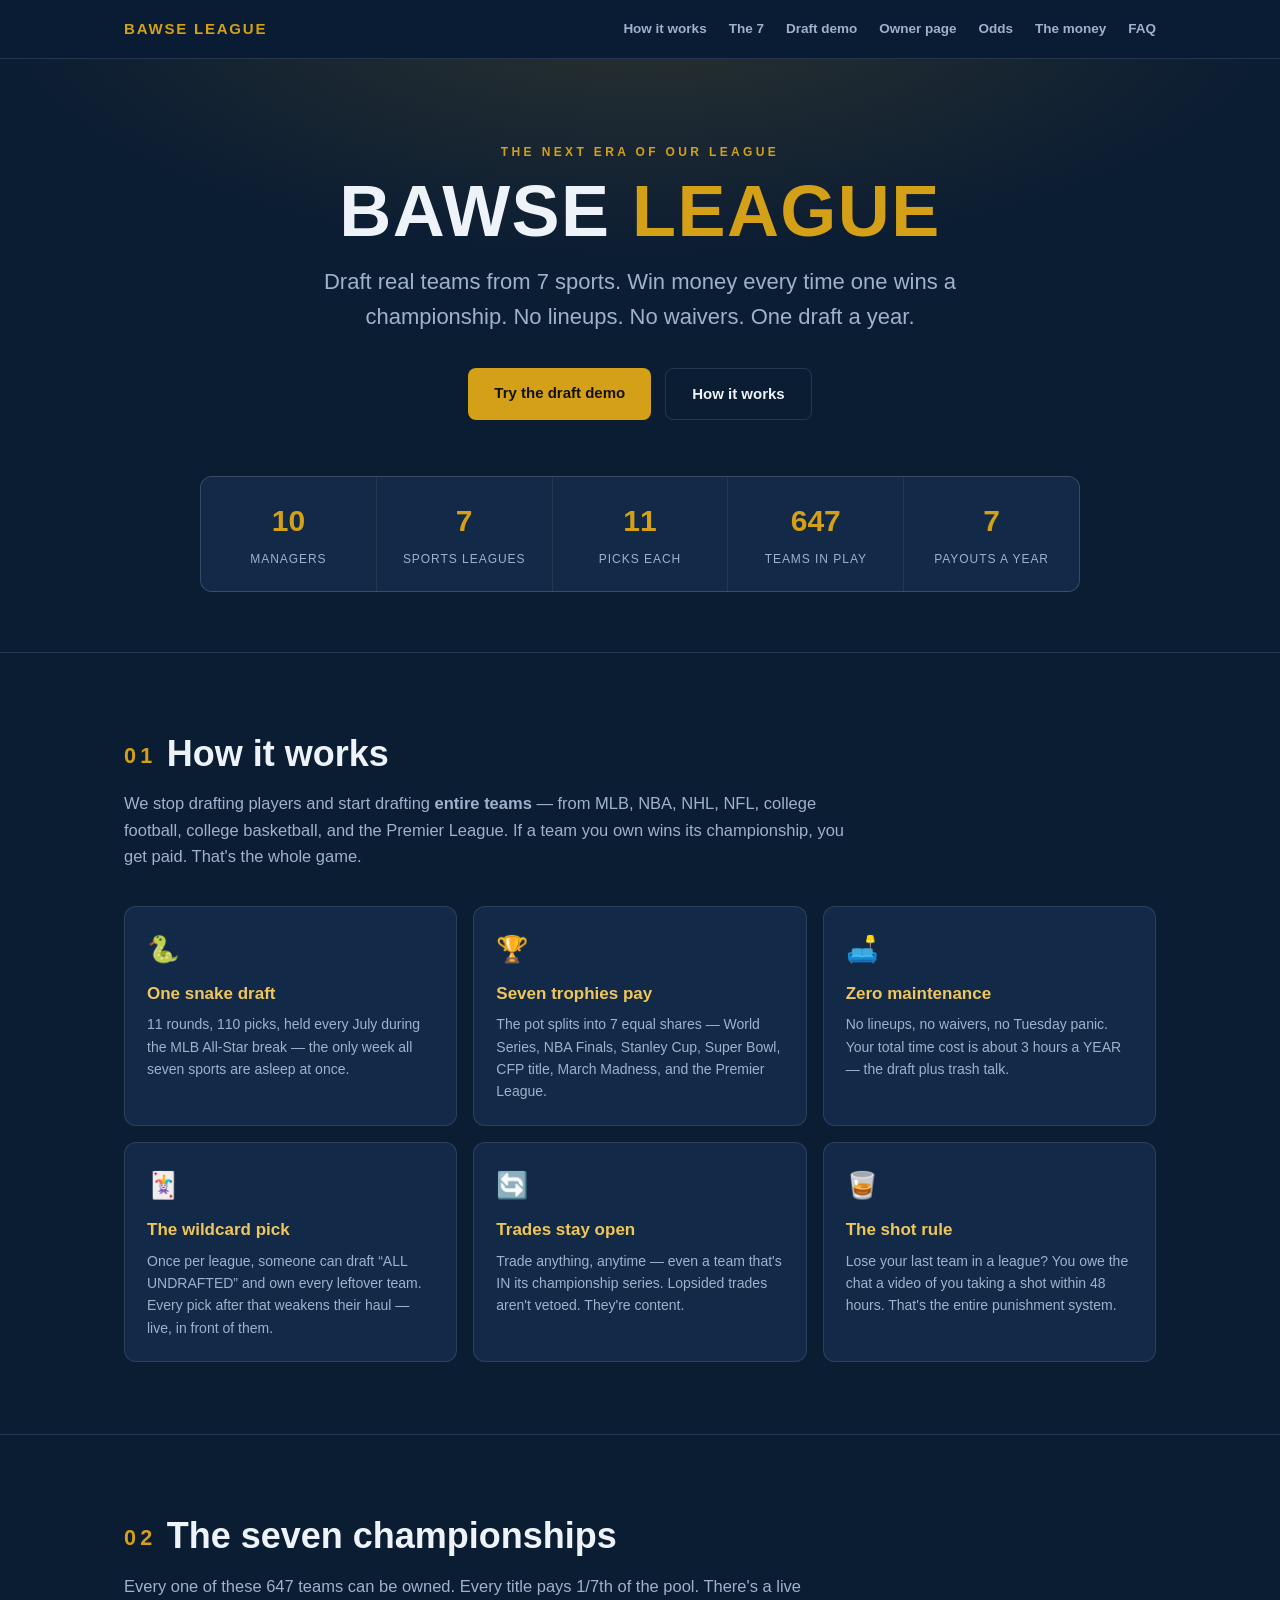
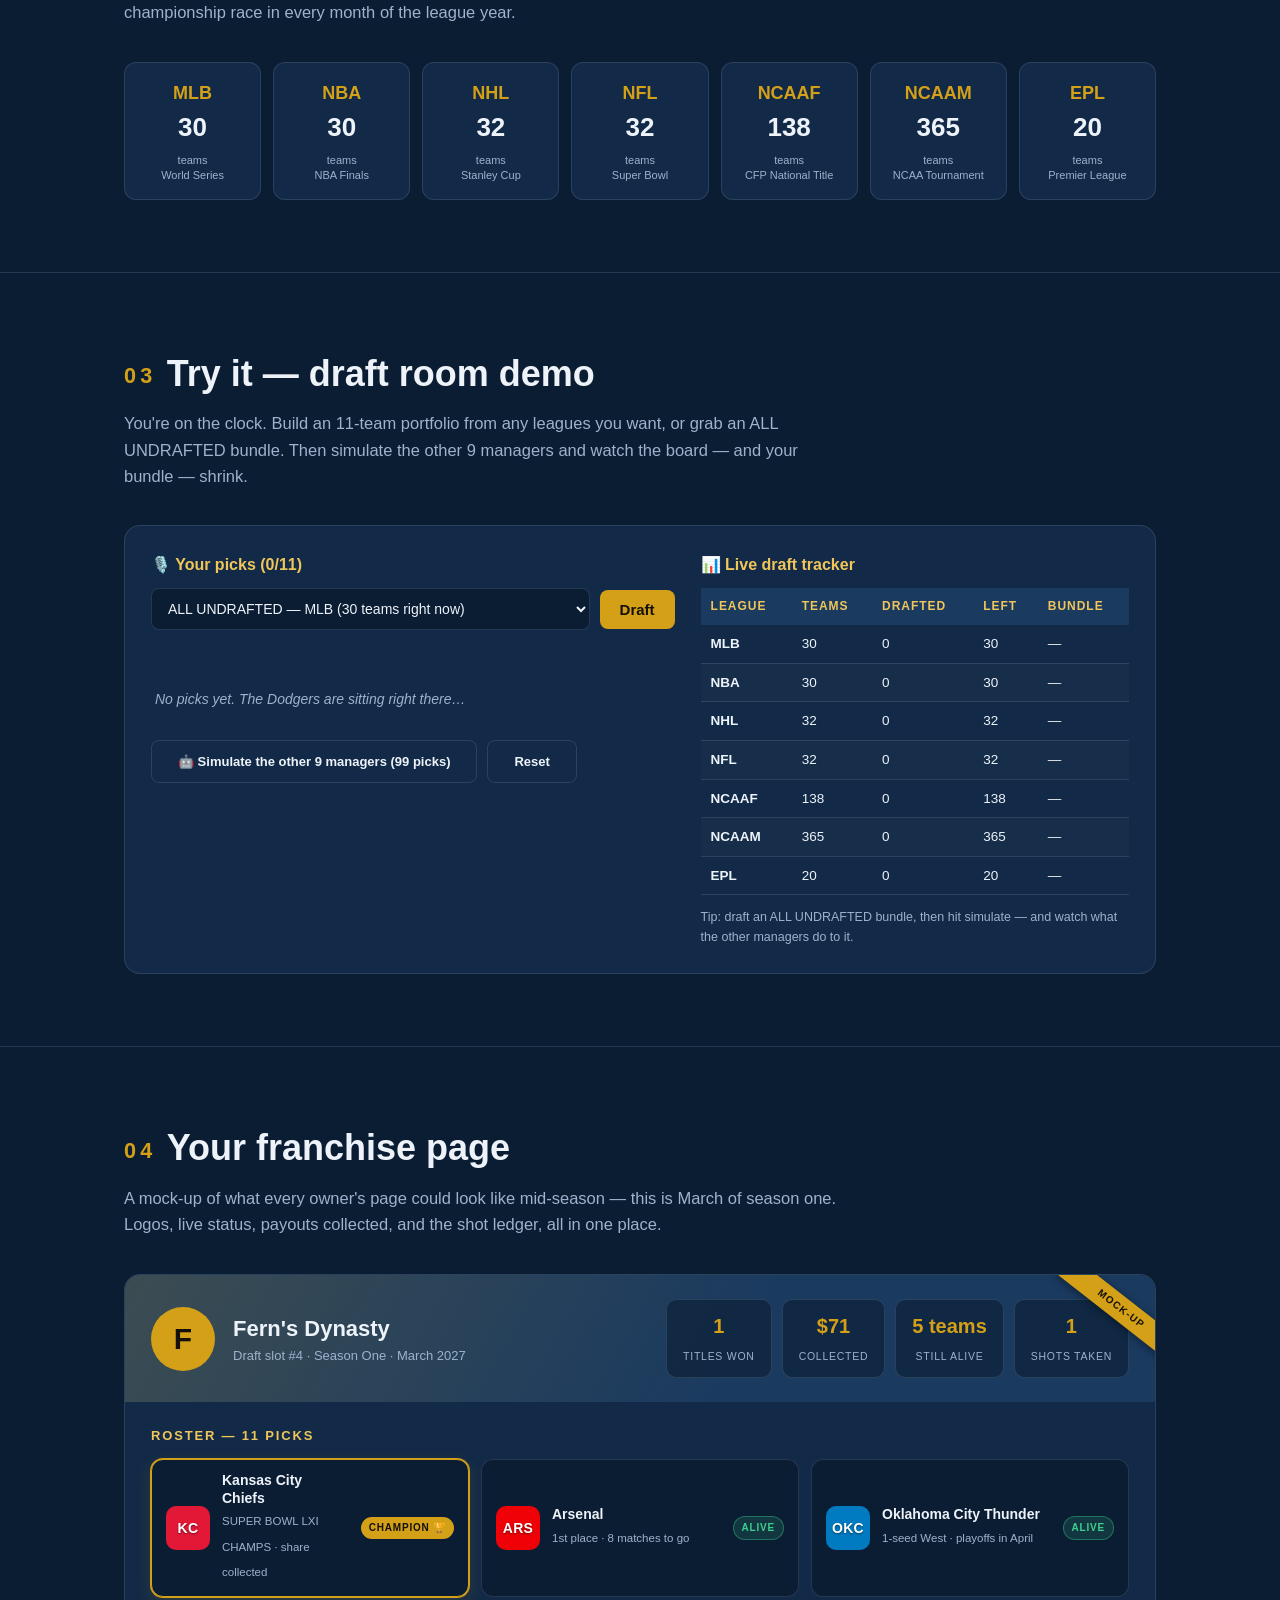
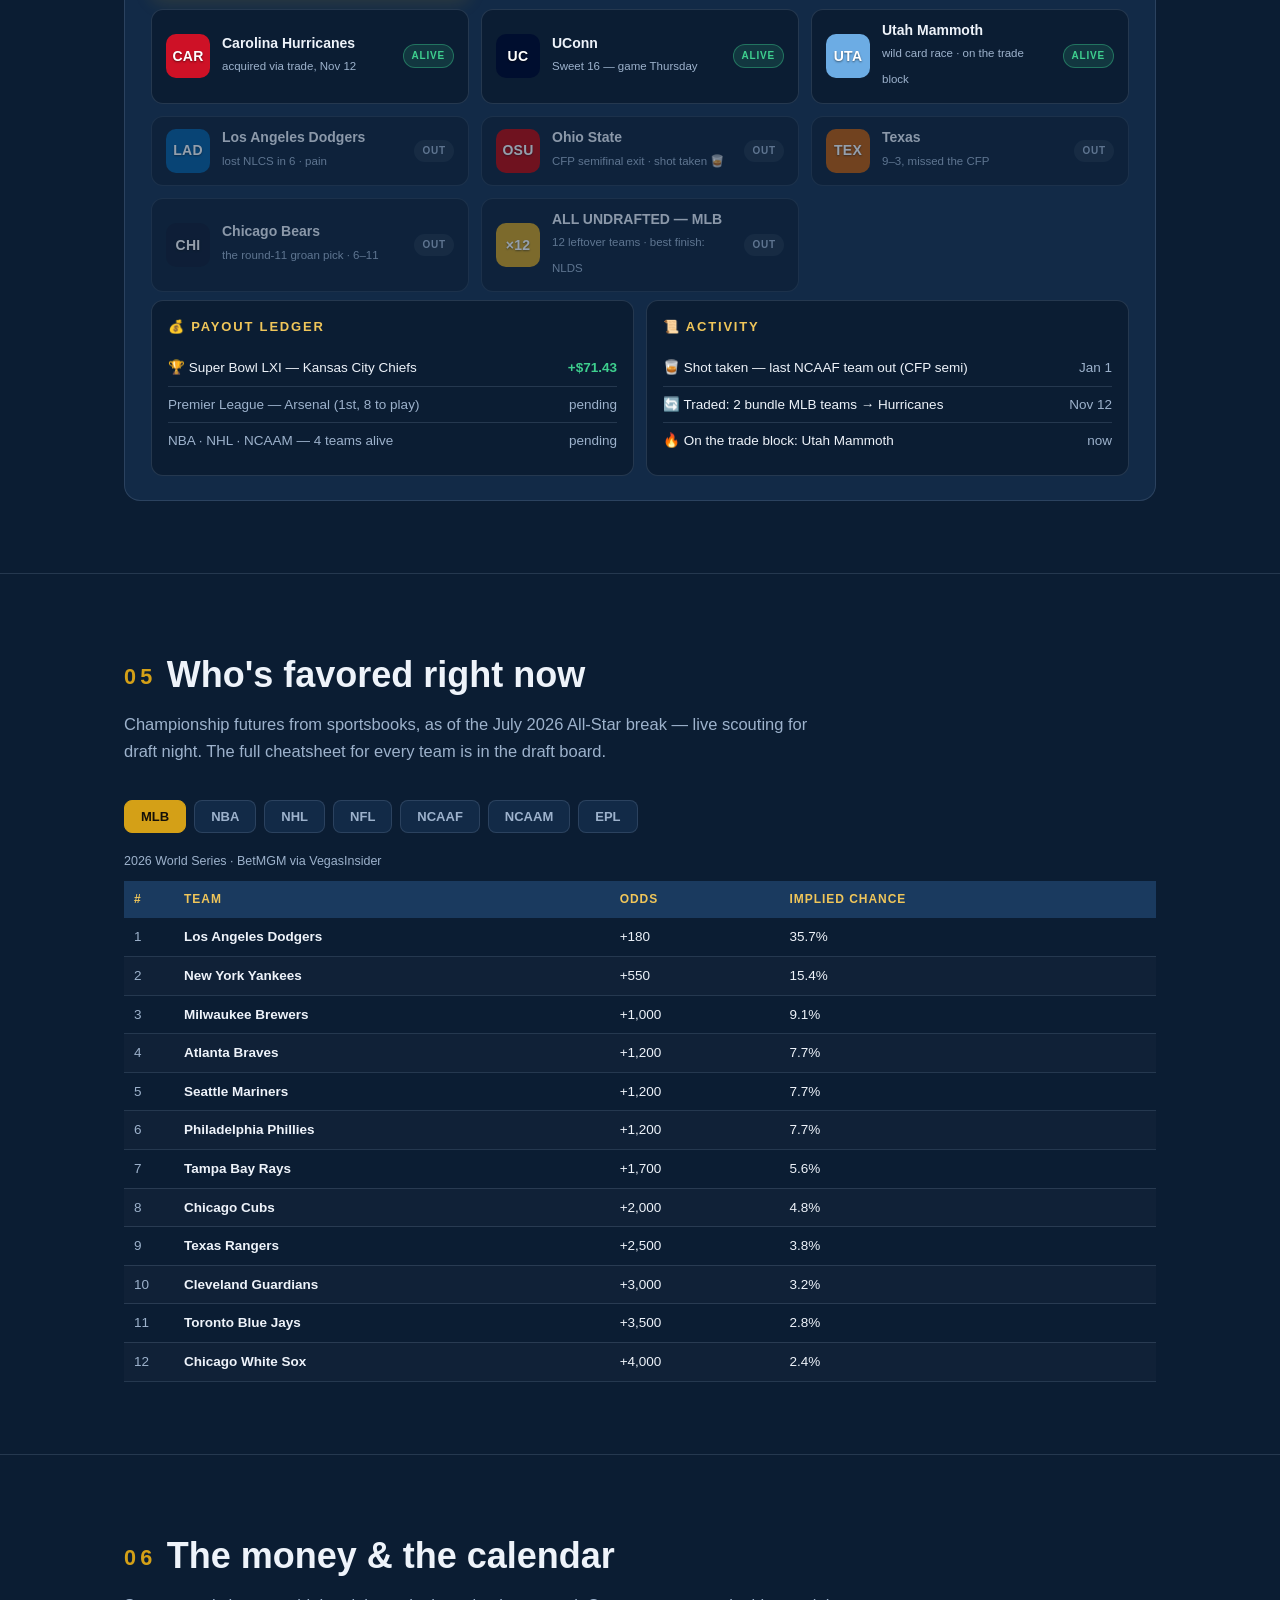
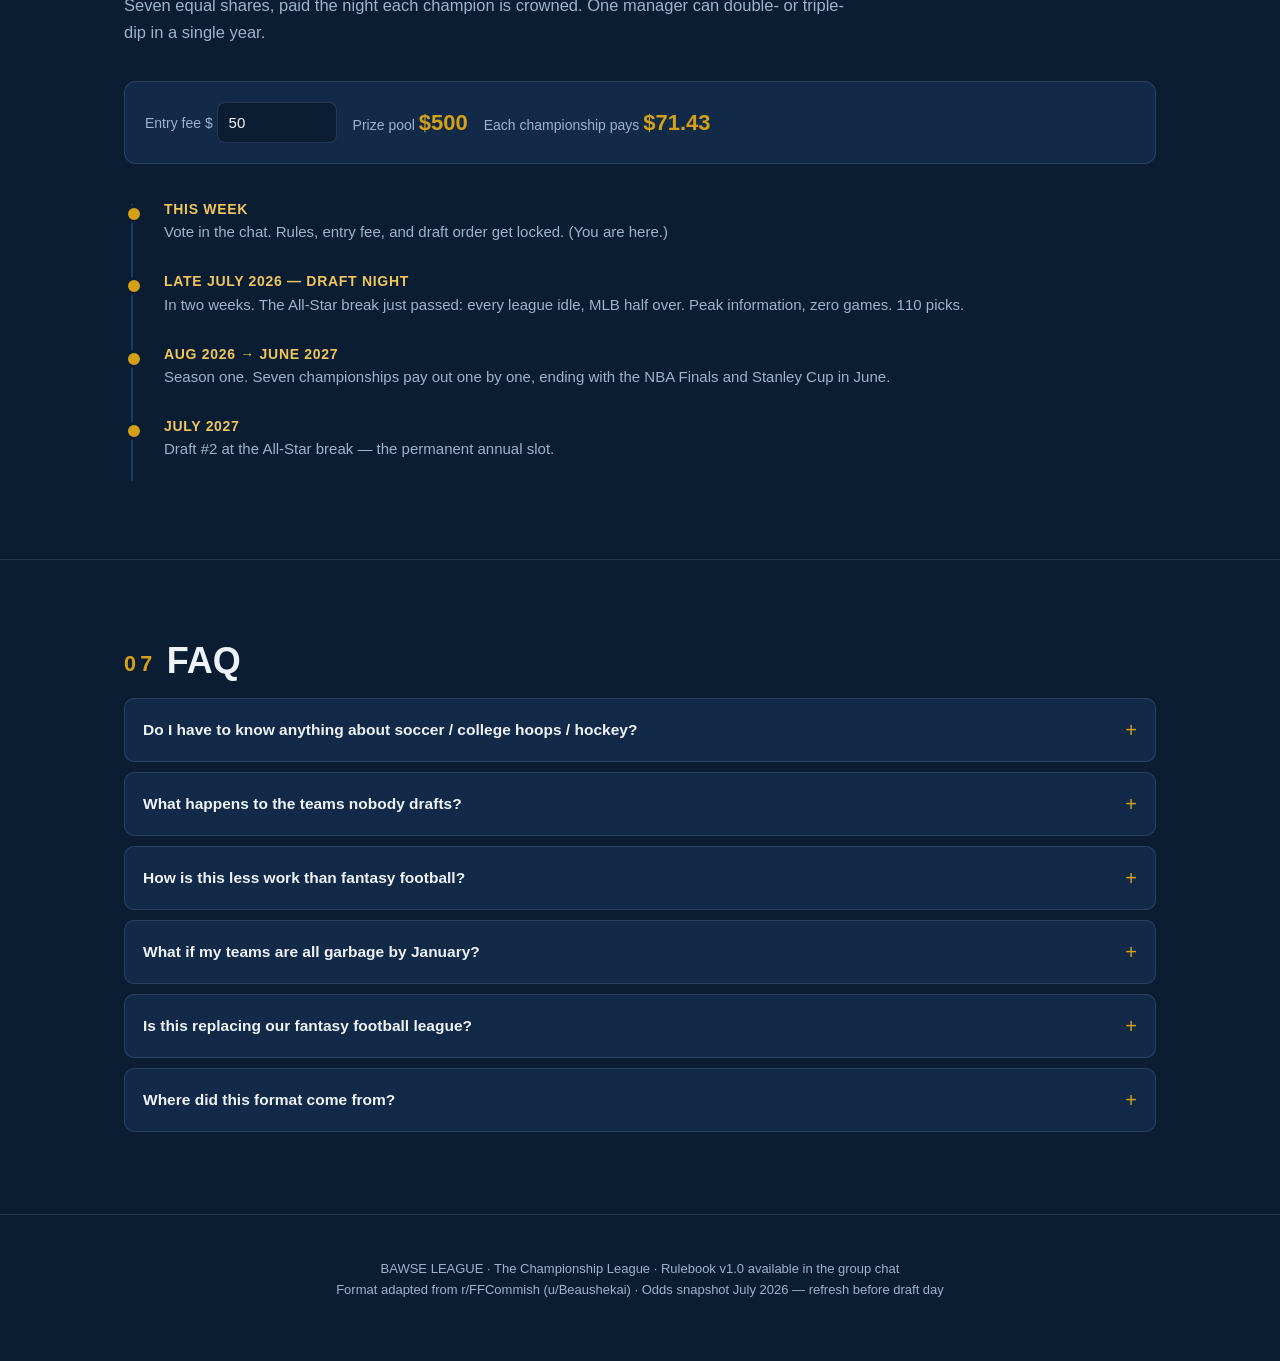
==== index.html @ 37d27266 "Add files via upload" ====
<!DOCTYPE html>
<html lang="en">
<head>
<meta charset="UTF-8">
<meta name="viewport" content="width=device-width, initial-scale=1.0">
<title>Bawse League — The Championship League</title>
<style>
  :root{
    --navy:#0b1d33; --navy2:#122a47; --navy3:#1a3a5f;
    --gold:#d4a017; --gold-lt:#f0c65a;
    --ink:#eef3fa; --muted:#9db2cc; --line:rgba(157,178,204,.18);
    --green:#3ecf8e; --red:#ff6b6b;
  }
  *{box-sizing:border-box;margin:0;padding:0}
  html{scroll-behavior:smooth}
  body{background:var(--navy);color:var(--ink);font-family:-apple-system,BlinkMacSystemFont,"Segoe UI",Roboto,Helvetica,Arial,sans-serif;line-height:1.6}
  a{color:var(--gold-lt);text-decoration:none}
  .wrap{max-width:1080px;margin:0 auto;padding:0 24px}
  /* NAV */
  nav{position:sticky;top:0;z-index:50;background:rgba(11,29,51,.92);backdrop-filter:blur(8px);border-bottom:1px solid var(--line)}
  nav .wrap{display:flex;align-items:center;justify-content:space-between;height:58px}
  .logo{font-weight:800;letter-spacing:.12em;font-size:15px;color:var(--gold)}
  .navlinks{display:flex;gap:22px;font-size:13.5px}
  .navlinks a{color:var(--muted);font-weight:600}
  .navlinks a:hover{color:var(--gold-lt)}
  @media(max-width:760px){.navlinks{display:none}}
  /* HERO */
  header{padding:84px 0 60px;text-align:center;background:
    radial-gradient(1000px 400px at 50% -10%, rgba(212,160,23,.16), transparent 65%), var(--navy)}
  .kicker{color:var(--gold);letter-spacing:.28em;font-size:12px;font-weight:700;text-transform:uppercase}
  h1{font-size:clamp(40px,7vw,72px);font-weight:900;letter-spacing:.02em;margin:12px 0 6px;line-height:1.05}
  h1 .gold{color:var(--gold)}
  .tagline{font-size:clamp(17px,2.4vw,22px);color:var(--muted);max-width:640px;margin:14px auto 0}
  .cta-row{margin-top:34px;display:flex;gap:14px;justify-content:center;flex-wrap:wrap}
  .btn{display:inline-block;padding:13px 26px;border-radius:8px;font-weight:700;font-size:15px;cursor:pointer;border:0}
  .btn-gold{background:var(--gold);color:#14100a}
  .btn-gold:hover{background:var(--gold-lt)}
  .btn-ghost{background:transparent;color:var(--ink);border:1px solid var(--line)}
  .btn-ghost:hover{border-color:var(--gold)}
  /* STAT STRIP */
  .stats{display:grid;grid-template-columns:repeat(5,1fr);gap:1px;background:var(--line);border:1px solid var(--line);border-radius:12px;overflow:hidden;margin:56px auto 0;max-width:880px}
  .stat{background:var(--navy2);padding:20px 8px;text-align:center}
  .stat b{display:block;font-size:30px;color:var(--gold);font-weight:900}
  .stat span{font-size:12px;color:var(--muted);letter-spacing:.08em;text-transform:uppercase}
  @media(max-width:700px){.stats{grid-template-columns:repeat(2,1fr)}.stat:last-child{grid-column:span 2}}
  /* SECTIONS */
  section{padding:72px 0;border-top:1px solid var(--line)}
  h2{font-size:clamp(26px,4vw,36px);font-weight:900;margin-bottom:8px}
  .sub{color:var(--muted);max-width:720px;margin-bottom:36px;font-size:16.5px}
  h2 .num{color:var(--gold);font-size:.6em;vertical-align:middle;letter-spacing:.2em;margin-right:10px}
  /* HOW IT WORKS CARDS */
  .cards{display:grid;grid-template-columns:repeat(3,1fr);gap:16px}
  @media(max-width:860px){.cards{grid-template-columns:1fr 1fr}}
  @media(max-width:560px){.cards{grid-template-columns:1fr}}
  .card{background:var(--navy2);border:1px solid var(--line);border-radius:12px;padding:22px}
  .card .ico{font-size:26px}
  .card h3{margin:10px 0 6px;font-size:17px;color:var(--gold-lt)}
  .card p{font-size:14px;color:var(--muted)}
  /* LEAGUE GRID */
  .leagues{display:grid;grid-template-columns:repeat(7,1fr);gap:12px}
  @media(max-width:900px){.leagues{grid-template-columns:repeat(4,1fr)}}
  @media(max-width:560px){.leagues{grid-template-columns:repeat(2,1fr)}}
  .lg{background:var(--navy2);border:1px solid var(--line);border-radius:12px;padding:16px 10px;text-align:center}
  .lg b{display:block;font-size:18px;color:var(--gold)}
  .lg .n{font-size:26px;font-weight:900}
  .lg small{color:var(--muted);font-size:11px;display:block;line-height:1.35;margin-top:4px}
  /* DEMO */
  .demo{background:var(--navy2);border:1px solid var(--line);border-radius:16px;padding:26px}
  .demo-grid{display:grid;grid-template-columns:1.1fr .9fr;gap:26px}
  @media(max-width:820px){.demo-grid{grid-template-columns:1fr}}
  .pickrow{display:flex;gap:10px;flex-wrap:wrap;align-items:center}
  select{background:var(--navy);color:var(--ink);border:1px solid var(--line);border-radius:8px;padding:11px 12px;font-size:14px;max-width:100%;flex:1;min-width:230px}
  .roster{list-style:none;margin-top:14px}
  .roster li{display:flex;justify-content:space-between;align-items:center;padding:8px 12px;border-bottom:1px solid var(--line);font-size:14px}
  .roster li:nth-child(odd){background:rgba(255,255,255,.025)}
  .pill{font-size:11px;font-weight:700;padding:2px 9px;border-radius:20px;background:var(--navy3);color:var(--gold-lt);letter-spacing:.05em}
  .pill.bundle{background:var(--gold);color:#14100a}
  .empty{color:var(--muted);font-style:italic;font-size:14px;padding:14px 4px}
  table{width:100%;border-collapse:collapse;font-size:13.5px}
  th{background:var(--navy3);color:var(--gold-lt);text-align:left;padding:9px 10px;font-size:12px;letter-spacing:.08em;text-transform:uppercase}
  td{padding:8px 10px;border-bottom:1px solid var(--line)}
  tr:nth-child(even) td{background:rgba(255,255,255,.02)}
  .yes{color:var(--green);font-weight:700}
  .demo h3{font-size:16px;color:var(--gold-lt);margin-bottom:10px}
  .note{font-size:12.5px;color:var(--muted);margin-top:12px}
  .flash{animation:flash 1s ease}
  @keyframes flash{0%{background:rgba(212,160,23,.35)}100%{background:transparent}}
  .toast{font-size:13px;margin-top:10px;min-height:20px;color:var(--gold-lt)}
  .toast.err{color:var(--red)}
  /* OWNER PAGE MOCK */
  .owner-shell{position:relative;background:var(--navy2);border:1px solid var(--line);border-radius:16px;overflow:hidden}
  .owner-head{display:flex;align-items:center;gap:18px;padding:24px 26px;background:
    linear-gradient(120deg, rgba(212,160,23,.18), transparent 60%), var(--navy3);flex-wrap:wrap}
  .avatar{width:64px;height:64px;border-radius:50%;background:var(--gold);color:#14100a;display:flex;align-items:center;justify-content:center;font-size:30px;font-weight:900;flex-shrink:0}
  .owner-id h3{font-size:22px;font-weight:900}
  .owner-id p{font-size:13px;color:var(--muted)}
  .owner-stats{display:flex;gap:10px;margin-left:auto;flex-wrap:wrap}
  .ostat{background:rgba(11,29,51,.6);border:1px solid var(--line);border-radius:10px;padding:10px 16px;text-align:center;min-width:92px}
  .ostat b{display:block;font-size:20px;color:var(--gold)}
  .ostat span{font-size:10.5px;color:var(--muted);text-transform:uppercase;letter-spacing:.07em}
  .owner-body{padding:24px 26px}
  .owner-body h4{font-size:13px;letter-spacing:.14em;text-transform:uppercase;color:var(--gold-lt);margin:18px 0 12px}
  .owner-body h4:first-child{margin-top:0}
  .team-grid{display:grid;grid-template-columns:repeat(auto-fill,minmax(255px,1fr));gap:12px}
  .tcard{display:flex;align-items:center;gap:12px;background:var(--navy);border:1px solid var(--line);border-radius:12px;padding:12px 14px;position:relative}
  .tcard.champ{border-color:var(--gold);box-shadow:0 0 0 1px var(--gold), 0 6px 18px rgba(212,160,23,.15)}
  .tcard.out{opacity:.55}
  .tlogo{width:44px;height:44px;flex-shrink:0;display:flex;align-items:center;justify-content:center}
  .tlogo img{width:44px;height:44px;object-fit:contain}
  .mono{width:44px;height:44px;border-radius:10px;display:flex;align-items:center;justify-content:center;font-weight:900;font-size:14px;letter-spacing:.02em}
  .tinfo{min-width:0;flex:1}
  .tinfo b{display:block;font-size:14px;line-height:1.25}
  .tinfo small{color:var(--muted);font-size:11.5px}
  .status{font-size:10px;font-weight:800;letter-spacing:.08em;padding:3px 8px;border-radius:14px;flex-shrink:0}
  .st-champ{background:var(--gold);color:#14100a}
  .st-alive{background:rgba(62,207,142,.15);color:var(--green);border:1px solid rgba(62,207,142,.4)}
  .st-out{background:rgba(255,255,255,.07);color:var(--muted)}
  .ledger{display:grid;grid-template-columns:1fr 1fr;gap:12px}
  @media(max-width:720px){.ledger{grid-template-columns:1fr}}
  .ledger .box{background:var(--navy);border:1px solid var(--line);border-radius:12px;padding:16px}
  .ledger .box li{list-style:none;font-size:13.5px;padding:7px 0;border-bottom:1px solid var(--line);display:flex;justify-content:space-between;gap:10px}
  .ledger .box li:last-child{border-bottom:0}
  .ledger .amt{color:var(--green);font-weight:800}
  .ledger .muted{color:var(--muted)}
  .mockbadge{position:absolute;top:22px;right:-38px;background:var(--gold);color:#14100a;font-size:10px;font-weight:900;letter-spacing:.12em;padding:4px 44px;transform:rotate(38deg);z-index:2;box-shadow:0 2px 8px rgba(0,0,0,.4)}
  .owner-wrap{position:relative}
  /* ODDS */
  .tabs{display:flex;gap:8px;flex-wrap:wrap;margin-bottom:18px}
  .tab{background:var(--navy2);border:1px solid var(--line);color:var(--muted);border-radius:8px;padding:8px 16px;font-weight:700;font-size:13px;cursor:pointer}
  .tab.on{background:var(--gold);color:#14100a;border-color:var(--gold)}
  .odds-meta{font-size:12.5px;color:var(--muted);margin-bottom:10px}
  /* TIMELINE */
  .tl{list-style:none;position:relative;padding-left:26px}
  .tl:before{content:"";position:absolute;left:7px;top:6px;bottom:6px;width:2px;background:var(--navy3)}
  .tl li{position:relative;padding:0 0 26px 14px}
  .tl li:before{content:"";position:absolute;left:-25px;top:7px;width:12px;height:12px;border-radius:50%;background:var(--gold);border:3px solid var(--navy)}
  .tl b{color:var(--gold-lt);display:block;font-size:14px;letter-spacing:.05em;text-transform:uppercase}
  .tl p{color:var(--muted);font-size:15px}
  /* CALC */
  .calc{display:flex;gap:16px;align-items:center;flex-wrap:wrap;background:var(--navy2);border:1px solid var(--line);border-radius:12px;padding:20px;margin-top:24px}
  .calc input{background:var(--navy);border:1px solid var(--line);color:var(--ink);border-radius:8px;padding:11px;width:120px;font-size:15px}
  .calc .out b{color:var(--gold);font-size:22px}
  .calc .out{font-size:14px;color:var(--muted)}
  /* FAQ */
  details{background:var(--navy2);border:1px solid var(--line);border-radius:10px;margin-bottom:10px;padding:0 18px}
  summary{cursor:pointer;font-weight:700;padding:15px 0;font-size:15.5px;list-style:none;display:flex;justify-content:space-between;align-items:center}
  summary:after{content:"+";color:var(--gold);font-size:20px;font-weight:400}
  details[open] summary:after{content:"–"}
  details p{color:var(--muted);font-size:14.5px;padding:0 0 16px}
  footer{padding:44px 0 60px;border-top:1px solid var(--line);text-align:center;color:var(--muted);font-size:13px}
</style>
</head>
<body>

<nav><div class="wrap">
  <div class="logo">BAWSE LEAGUE</div>
  <div class="navlinks">
    <a href="#how">How it works</a><a href="#leagues">The 7</a><a href="#demo">Draft demo</a>
    <a href="#owner">Owner page</a><a href="#odds">Odds</a><a href="#money">The money</a><a href="#faq">FAQ</a>
  </div>
</div></nav>

<header><div class="wrap">
  <div class="kicker">The next era of our league</div>
  <h1>BAWSE <span class="gold">LEAGUE</span></h1>
  <div class="tagline">Draft real teams from 7 sports. Win money every time one wins a championship. No lineups. No waivers. One draft a year.</div>
  <div class="cta-row">
    <a class="btn btn-gold" href="#demo">Try the draft demo</a>
    <a class="btn btn-ghost" href="#how">How it works</a>
  </div>
  <div class="stats">
    <div class="stat"><b>10</b><span>Managers</span></div>
    <div class="stat"><b>7</b><span>Sports leagues</span></div>
    <div class="stat"><b>11</b><span>Picks each</span></div>
    <div class="stat"><b>647</b><span>Teams in play</span></div>
    <div class="stat"><b>7</b><span>Payouts a year</span></div>
  </div>
</div></header>

<section id="how"><div class="wrap">
  <h2><span class="num">01</span>How it works</h2>
  <p class="sub">We stop drafting players and start drafting <b>entire teams</b> — from MLB, NBA, NHL, NFL, college football, college basketball, and the Premier League. If a team you own wins its championship, you get paid. That's the whole game.</p>
  <div class="cards">
    <div class="card"><div class="ico">🐍</div><h3>One snake draft</h3><p>11 rounds, 110 picks, held every July during the MLB All-Star break — the only week all seven sports are asleep at once.</p></div>
    <div class="card"><div class="ico">🏆</div><h3>Seven trophies pay</h3><p>The pot splits into 7 equal shares — World Series, NBA Finals, Stanley Cup, Super Bowl, CFP title, March Madness, and the Premier League.</p></div>
    <div class="card"><div class="ico">🛋️</div><h3>Zero maintenance</h3><p>No lineups, no waivers, no Tuesday panic. Your total time cost is about 3 hours a YEAR — the draft plus trash talk.</p></div>
    <div class="card"><div class="ico">🃏</div><h3>The wildcard pick</h3><p>Once per league, someone can draft “ALL UNDRAFTED” and own every leftover team. Every pick after that weakens their haul — live, in front of them.</p></div>
    <div class="card"><div class="ico">🔄</div><h3>Trades stay open</h3><p>Trade anything, anytime — even a team that's IN its championship series. Lopsided trades aren't vetoed. They're content.</p></div>
    <div class="card"><div class="ico">🥃</div><h3>The shot rule</h3><p>Lose your last team in a league? You owe the chat a video of you taking a shot within 48 hours. That's the entire punishment system.</p></div>
  </div>
</div></section>

<section id="leagues"><div class="wrap">
  <h2><span class="num">02</span>The seven championships</h2>
  <p class="sub">Every one of these 647 teams can be owned. Every title pays 1/7th of the pool. There's a live championship race in every month of the league year.</p>
  <div class="leagues" id="leagueGrid"></div>
</div></section>

<section id="demo"><div class="wrap">
  <h2><span class="num">03</span>Try it — draft room demo</h2>
  <p class="sub">You're on the clock. Build an 11-team portfolio from any leagues you want, or grab an ALL UNDRAFTED bundle. Then simulate the other 9 managers and watch the board — and your bundle — shrink.</p>
  <div class="demo">
    <div class="demo-grid">
      <div>
        <h3>🎙️ Your picks (<span id="pickCount">0</span>/11)</h3>
        <div class="pickrow">
          <select id="teamSelect"></select>
          <button class="btn btn-gold" id="draftBtn" style="padding:11px 20px">Draft</button>
        </div>
        <div class="toast" id="toast"></div>
        <ul class="roster" id="roster"></ul>
        <div class="empty" id="rosterEmpty">No picks yet. The Dodgers are sitting right there…</div>
        <div class="pickrow" style="margin-top:16px">
          <button class="btn btn-ghost" id="simBtn" style="font-size:13px">🤖 Simulate the other 9 managers (99 picks)</button>
          <button class="btn btn-ghost" id="resetBtn" style="font-size:13px">Reset</button>
        </div>
      </div>
      <div>
        <h3>📊 Live draft tracker</h3>
        <table>
          <thead><tr><th>League</th><th>Teams</th><th>Drafted</th><th>Left</th><th>Bundle</th></tr></thead>
          <tbody id="tracker"></tbody>
        </table>
        <div class="note" id="bundleNote"></div>
      </div>
    </div>
  </div>
</div></section>

<section id="owner"><div class="wrap">
  <h2><span class="num">04</span>Your franchise page</h2>
  <p class="sub">A mock-up of what every owner's page could look like mid-season — this is March of season one. Logos, live status, payouts collected, and the shot ledger, all in one place.</p>
  <div class="owner-shell">
    <div class="mockbadge">MOCK-UP</div>
    <div class="owner-head">
      <div class="avatar">F</div>
      <div class="owner-id">
        <h3>Fern's Dynasty</h3>
        <p>Draft slot #4 · Season One · March 2027</p>
      </div>
      <div class="owner-stats">
        <div class="ostat"><b>1</b><span>Titles won</span></div>
        <div class="ostat"><b>$71</b><span>Collected</span></div>
        <div class="ostat" id="aliveStat"><b>—</b><span>Still alive</span></div>
        <div class="ostat"><b>1</b><span>Shots taken</span></div>
      </div>
    </div>
    <div class="owner-body">
      <h4>Roster — 11 picks</h4>
      <div class="team-grid" id="ownerRoster"></div>
      <div style="height:8px"></div>
      <div class="ledger">
        <div class="box">
          <h4>💰 Payout ledger</h4>
          <ul>
            <li><span>🏆 Super Bowl LXI — Kansas City Chiefs</span><span class="amt">+$71.43</span></li>
            <li><span class="muted">Premier League — Arsenal (1st, 8 to play)</span><span class="muted">pending</span></li>
            <li><span class="muted">NBA · NHL · NCAAM — 4 teams alive</span><span class="muted">pending</span></li>
          </ul>
        </div>
        <div class="box">
          <h4>📜 Activity</h4>
          <ul>
            <li><span>🥃 Shot taken — last NCAAF team out (CFP semi)</span><span class="muted">Jan 1</span></li>
            <li><span>🔄 Traded: 2 bundle MLB teams → Hurricanes</span><span class="muted">Nov 12</span></li>
            <li><span>🔥 On the trade block: Utah Mammoth</span><span class="muted">now</span></li>
          </ul>
        </div>
      </div>
    </div>
  </div>
</div></section>

<section id="odds"><div class="wrap">
  <h2><span class="num">05</span>Who's favored right now</h2>
  <p class="sub">Championship futures from sportsbooks, as of the July 2026 All-Star break — live scouting for draft night. The full cheatsheet for every team is in the draft board.</p>
  <div class="tabs" id="oddsTabs"></div>
  <div class="odds-meta" id="oddsMeta"></div>
  <table><thead><tr><th style="width:50px">#</th><th>Team</th><th>Odds</th><th>Implied chance</th></tr></thead>
  <tbody id="oddsBody"></tbody></table>
</div></section>

<section id="money"><div class="wrap">
  <h2><span class="num">06</span>The money & the calendar</h2>
  <p class="sub">Seven equal shares, paid the night each champion is crowned. One manager can double- or triple-dip in a single year.</p>
  <div class="calc">
    <label style="font-size:14px;color:var(--muted)">Entry fee $ <input type="number" id="fee" value="50" min="0" step="5"></label>
    <div class="out">Prize pool <b id="pool">$500</b></div>
    <div class="out">Each championship pays <b id="share">$71.43</b></div>
  </div>
  <div style="height:34px"></div>
  <ul class="tl">
    <li><b>This week</b><p>Vote in the chat. Rules, entry fee, and draft order get locked. (You are here.)</p></li>
    <li><b>Late July 2026 — Draft Night</b><p>In two weeks. The All-Star break just passed: every league idle, MLB half over. Peak information, zero games. 110 picks.</p></li>
    <li><b>Aug 2026 → June 2027</b><p>Season one. Seven championships pay out one by one, ending with the NBA Finals and Stanley Cup in June.</p></li>
    <li><b>July 2027</b><p>Draft #2 at the All-Star break — the permanent annual slot.</p></li>
  </ul>
</div></section>

<section id="faq"><div class="wrap">
  <h2><span class="num">07</span>FAQ</h2>
  <details><summary>Do I have to know anything about soccer / college hoops / hockey?</summary><p>No — that's half the fun. The odds cheatsheet tells you who's good, and by February you'll be inexplicably screaming at Premier League matches you had no stake in last year.</p></details>
  <details><summary>What happens to the teams nobody drafts?</summary><p>Each league's leftovers can be claimed as one "ALL UNDRAFTED" bundle pick during the draft. That means every team that could possibly win a title is owned by someone — no champion goes unclaimed.</p></details>
  <details><summary>How is this less work than fantasy football?</summary><p>There are no lineups, no waivers, and no scoring to check. After the draft, your only possible move all year is a trade. Total commitment: one draft night plus however much trash talk you choose to generate.</p></details>
  <details><summary>What if my teams are all garbage by January?</summary><p>Then you take your shot-rule videos with dignity and start working the trade market. Contenders get expensive at the deadline — sell your last hopes to a desperate rival for next year's draft position.</p></details>
  <details><summary>Is this replacing our fantasy football league?</summary><p>That's the proposal on the table: we're resetting anyway, and this keeps the group competing year-round instead of going dark in January. Vote is open in the group chat — draft night is in two weeks.</p></details>
  <details><summary>Where did this format come from?</summary><p>A league on r/FFCommish that's run it happily for 2+ years, plus another group that copied it and reported back a year later still loving it. We adapted their rules for 10 managers.</p></details>
</div></section>

<footer><div class="wrap">
  BAWSE LEAGUE · The Championship League · Rulebook v1.0 available in the group chat<br>
  Format adapted from r/FFCommish (u/Beaushekai) · Odds snapshot July 2026 — refresh before draft day
</div></footer>

<script>
const DATA = {"MLB": ["Arizona Diamondbacks", "Athletics", "Atlanta Braves", "Baltimore Orioles", "Boston Red Sox", "Chicago Cubs", "Chicago White Sox", "Cincinnati Reds", "Cleveland Guardians", "Colorado Rockies", "Detroit Tigers", "Houston Astros", "Kansas City Royals", "Los Angeles Angels", "Los Angeles Dodgers", "Miami Marlins", "Milwaukee Brewers", "Minnesota Twins", "New York Mets", "New York Yankees", "Philadelphia Phillies", "Pittsburgh Pirates", "San Diego Padres", "San Francisco Giants", "Seattle Mariners", "St. Louis Cardinals", "Tampa Bay Rays", "Texas Rangers", "Toronto Blue Jays", "Washington Nationals"], "NBA": ["Atlanta Hawks", "Boston Celtics", "Brooklyn Nets", "Charlotte Hornets", "Chicago Bulls", "Cleveland Cavaliers", "Dallas Mavericks", "Denver Nuggets", "Detroit Pistons", "Golden State Warriors", "Houston Rockets", "Indiana Pacers", "Los Angeles Clippers", "Los Angeles Lakers", "Memphis Grizzlies", "Miami Heat", "Milwaukee Bucks", "Minnesota Timberwolves", "New Orleans Pelicans", "New York Knicks", "Oklahoma City Thunder", "Orlando Magic", "Philadelphia 76ers", "Phoenix Suns", "Portland Trail Blazers", "Sacramento Kings", "San Antonio Spurs", "Toronto Raptors", "Utah Jazz", "Washington Wizards"], "NHL": ["Anaheim Ducks", "Boston Bruins", "Buffalo Sabres", "Calgary Flames", "Carolina Hurricanes", "Chicago Blackhawks", "Colorado Avalanche", "Columbus Blue Jackets", "Dallas Stars", "Detroit Red Wings", "Edmonton Oilers", "Florida Panthers", "Los Angeles Kings", "Minnesota Wild", "Montreal Canadiens", "Nashville Predators", "New Jersey Devils", "New York Islanders", "New York Rangers", "Ottawa Senators", "Philadelphia Flyers", "Pittsburgh Penguins", "San Jose Sharks", "Seattle Kraken", "St. Louis Blues", "Tampa Bay Lightning", "Toronto Maple Leafs", "Utah Mammoth", "Vancouver Canucks", "Vegas Golden Knights", "Washington Capitals", "Winnipeg Jets"], "NFL": ["Arizona Cardinals", "Atlanta Falcons", "Baltimore Ravens", "Buffalo Bills", "Carolina Panthers", "Chicago Bears", "Cincinnati Bengals", "Cleveland Browns", "Dallas Cowboys", "Denver Broncos", "Detroit Lions", "Green Bay Packers", "Houston Texans", "Indianapolis Colts", "Jacksonville Jaguars", "Kansas City Chiefs", "Las Vegas Raiders", "Los Angeles Chargers", "Los Angeles Rams", "Miami Dolphins", "Minnesota Vikings", "New England Patriots", "New Orleans Saints", "New York Giants", "New York Jets", "Philadelphia Eagles", "Pittsburgh Steelers", "San Francisco 49ers", "Seattle Seahawks", "Tampa Bay Buccaneers", "Tennessee Titans", "Washington Commanders"], "NCAAF": ["Air Force", "Akron", "Alabama", "Appalachian State", "Arizona", "Arizona State", "Arkansas", "Arkansas State", "Army", "Auburn", "Ball State", "Baylor", "Boise State", "Boston College", "Bowling Green", "Buffalo", "BYU", "California", "Central Michigan", "Charlotte", "Cincinnati", "Clemson", "Coastal Carolina", "Colorado", "Colorado State", "Delaware", "Duke", "East Carolina", "Eastern Michigan", "FIU", "Florida", "Florida Atlantic", "Florida State", "Fresno State", "Georgia", "Georgia Southern", "Georgia State", "Georgia Tech", "Hawaii", "Houston", "Illinois", "Indiana", "Iowa", "Iowa State", "Jacksonville State", "James Madison", "Kansas", "Kansas State", "Kennesaw State", "Kent State", "Kentucky", "Liberty", "Louisiana", "Louisiana Tech", "Louisville", "LSU", "Marshall", "Maryland", "Memphis", "Miami (FL)", "Miami (OH)", "Michigan", "Michigan State", "Middle Tennessee", "Minnesota", "Mississippi State", "Missouri", "Missouri State", "Navy", "NC State", "Nebraska", "Nevada", "New Mexico", "New Mexico State", "North Carolina", "North Dakota State", "North Texas", "Northern Illinois", "Northwestern", "Notre Dame", "Ohio", "Ohio State", "Oklahoma", "Oklahoma State", "Old Dominion", "Ole Miss", "Oregon", "Oregon State", "Penn State", "Pittsburgh", "Purdue", "Rice", "Rutgers", "Sacramento State", "Sam Houston", "San Diego State", "San Jose State", "SMU", "South Alabama", "South Carolina", "South Florida", "Southern Miss", "Stanford", "Syracuse", "TCU", "Temple", "Tennessee", "Texas", "Texas A&M", "Texas State", "Texas Tech", "Toledo", "Troy", "Tulane", "Tulsa", "UAB", "UCF", "UCLA", "UConn", "ULM", "UMass", "UNLV", "USC", "Utah", "Utah State", "UTEP", "UTSA", "Vanderbilt", "Virginia", "Virginia Tech", "Wake Forest", "Washington", "Washington State", "West Virginia", "Western Kentucky", "Western Michigan", "Wisconsin", "Wyoming"], "NCAAM": ["Abilene Christian", "Air Force", "Akron", "Alabama", "Alabama A&M", "Alabama State", "Albany", "Alcorn State", "American", "Appalachian State", "Arizona", "Arizona State", "Arkansas", "Arkansas State", "Arkansas-Pine Bluff", "Army", "Auburn", "Austin Peay", "Ball State", "Baylor", "Bellarmine", "Belmont", "Bethune-Cookman", "Binghamton", "Boise State", "Boston College", "Boston University", "Bowling Green", "Bradley", "Brown", "Bryant", "Bucknell", "Buffalo", "Butler", "BYU", "Cal Poly", "Cal State Bakersfield", "Cal State Fullerton", "Cal State Northridge", "California", "California Baptist", "Campbell", "Canisius", "Central Arkansas", "Central Connecticut", "Central Michigan", "Charleston", "Charleston Southern", "Charlotte", "Chattanooga", "Chicago State", "Cincinnati", "The Citadel", "Clemson", "Cleveland State", "Coastal Carolina", "Colgate", "Colorado", "Colorado State", "Columbia", "Coppin State", "Cornell", "Creighton", "Dartmouth", "Davidson", "Dayton", "Delaware", "Delaware State", "Denver", "DePaul", "Detroit Mercy", "Drake", "Drexel", "Duke", "Duquesne", "East Carolina", "East Tennessee State", "East Texas A&M", "Eastern Illinois", "Eastern Kentucky", "Eastern Michigan", "Eastern Washington", "Elon", "Evansville", "Fairfield", "Fairleigh Dickinson", "FIU", "Florida", "Florida A&M", "Florida Atlantic", "Florida Gulf Coast", "Florida State", "Fordham", "Fresno State", "Furman", "Gardner-Webb", "George Mason", "George Washington", "Georgetown", "Georgia", "Georgia Southern", "Georgia State", "Georgia Tech", "Gonzaga", "Grambling State", "Grand Canyon", "Green Bay", "Hampton", "Harvard", "Hawaii", "High Point", "Hofstra", "Holy Cross", "Houston", "Houston Christian", "Howard", "Idaho", "Idaho State", "Illinois", "Illinois State", "Incarnate Word", "Indiana", "Indiana State", "Iona", "Iowa", "Iowa State", "IU Indianapolis", "Jackson State", "Jacksonville", "Jacksonville State", "James Madison", "Kansas", "Kansas City", "Kansas State", "Kennesaw State", "Kent State", "Kentucky", "La Salle", "Lafayette", "Lamar", "Le Moyne", "Lehigh", "Liberty", "Lindenwood", "Lipscomb", "Little Rock", "LIU", "Long Beach State", "Longwood", "Louisiana", "Louisiana Tech", "Louisville", "Loyola Chicago", "Loyola Maryland", "Loyola Marymount", "LSU", "Maine", "Manhattan", "Marist", "Marquette", "Marshall", "Maryland", "Maryland Eastern Shore", "McNeese", "Memphis", "Mercer", "Mercyhurst", "Merrimack", "Miami (FL)", "Miami (OH)", "Michigan", "Michigan State", "Middle Tennessee", "Milwaukee", "Minnesota", "Mississippi State", "Mississippi Valley State", "Missouri", "Missouri State", "Monmouth", "Montana", "Montana State", "Morehead State", "Morgan State", "Mount St. Mary's", "Murray State", "Navy", "NC State", "Nebraska", "Nevada", "New Hampshire", "New Haven", "New Mexico", "New Mexico State", "New Orleans", "Niagara", "Nicholls", "NJIT", "Norfolk State", "North Alabama", "North Carolina", "North Carolina A&T", "North Carolina Central", "North Dakota", "North Dakota State", "North Florida", "North Texas", "Northeastern", "Northern Arizona", "Northern Colorado", "Northern Illinois", "Northern Iowa", "Northern Kentucky", "Northwestern", "Northwestern State", "Notre Dame", "Oakland", "Ohio", "Ohio State", "Oklahoma", "Oklahoma State", "Old Dominion", "Ole Miss", "Omaha", "Oral Roberts", "Oregon", "Oregon State", "Pacific", "Penn", "Penn State", "Pepperdine", "Pittsburgh", "Portland", "Portland State", "Prairie View A&M", "Presbyterian", "Princeton", "Providence", "Purdue", "Purdue Fort Wayne", "Queens (NC)", "Quinnipiac", "Radford", "Rhode Island", "Rice", "Richmond", "Rider", "Robert Morris", "Rutgers", "Sacramento State", "Sacred Heart", "Saint Joseph's", "Saint Louis", "Saint Mary's (CA)", "Saint Peter's", "Sam Houston", "Samford", "San Diego", "San Diego State", "San Francisco", "San Jose State", "Santa Clara", "Seattle", "Seton Hall", "Siena", "SIU Edwardsville", "SMU", "South Alabama", "South Carolina", "South Carolina State", "South Dakota", "South Dakota State", "South Florida", "Southeast Missouri State", "Southeastern Louisiana", "Southern", "Southern Illinois", "Southern Indiana", "Southern Miss", "Southern Utah", "St. Bonaventure", "St. John's", "St. Thomas (MN)", "Stanford", "Stephen F. Austin", "Stetson", "Stonehill", "Stony Brook", "Syracuse", "Tarleton State", "TCU", "Temple", "Tennessee", "Tennessee State", "Tennessee Tech", "Texas", "Texas A&M", "Texas A&M-Corpus Christi", "Texas Southern", "Texas State", "Texas Tech", "Toledo", "Towson", "Troy", "Tulane", "Tulsa", "UAB", "UC Davis", "UC Irvine", "UC Riverside", "UC San Diego", "UC Santa Barbara", "UCF", "UCLA", "UConn", "UIC", "UL Monroe", "UMass", "UMass Lowell", "UMBC", "UNC Asheville", "UNC Greensboro", "UNC Wilmington", "UNLV", "USC", "USC Upstate", "UT Arlington", "UT Martin", "Utah", "Utah State", "Utah Tech", "Utah Valley", "UTEP", "UTRGV", "UTSA", "Valparaiso", "Vanderbilt", "VCU", "Vermont", "Villanova", "Virginia", "Virginia Tech", "VMI", "Wagner", "Wake Forest", "Washington", "Washington State", "Weber State", "West Florida", "West Georgia", "West Virginia", "Western Carolina", "Western Illinois", "Western Kentucky", "Western Michigan", "Wichita State", "William & Mary", "Winthrop", "Wisconsin", "Wofford", "Wright State", "Wyoming", "Xavier", "Yale", "Youngstown State"], "EPL": ["Arsenal", "Aston Villa", "Bournemouth", "Brentford", "Brighton & Hove Albion", "Chelsea", "Coventry City", "Crystal Palace", "Everton", "Fulham", "Hull City", "Ipswich Town", "Leeds United", "Liverpool", "Manchester City", "Manchester United", "Newcastle United", "Nottingham Forest", "Sunderland", "Tottenham Hotspur"]};
const ODDS = {"MLB": {"title": "2026 World Series", "book": "BetMGM via VegasInsider", "rows": [["Los Angeles Dodgers", 180], ["New York Yankees", 550], ["Milwaukee Brewers", 1000], ["Atlanta Braves", 1200], ["Seattle Mariners", 1200], ["Philadelphia Phillies", 1200], ["Tampa Bay Rays", 1700], ["Chicago Cubs", 2000], ["Texas Rangers", 2500], ["Cleveland Guardians", 3000], ["Toronto Blue Jays", 3500], ["Chicago White Sox", 4000], ["Boston Red Sox", 4000], ["Detroit Tigers", 5000], ["Houston Astros", 6000], ["Pittsburgh Pirates", 8000], ["Baltimore Orioles", 10000], ["Miami Marlins", 10000], ["San Diego Padres", 10000], ["Minnesota Twins", 12500]]}, "NBA": {"title": "2027 NBA Championship", "book": "BetMGM via VegasInsider", "rows": [["Oklahoma City Thunder", 260], ["San Antonio Spurs", 260], ["New York Knicks", 900], ["Boston Celtics", 1400], ["Philadelphia 76ers", 1800], ["Cleveland Cavaliers", 2000], ["Toronto Raptors", 2200], ["Miami Heat", 2500], ["Denver Nuggets", 2500], ["Minnesota Timberwolves", 2500], ["Detroit Pistons", 2500], ["Golden State Warriors", 3000], ["Los Angeles Lakers", 3500], ["Indiana Pacers", 4000], ["Houston Rockets", 6000], ["Atlanta Hawks", 8000], ["Portland Trail Blazers", 8000], ["Orlando Magic", 8000], ["Charlotte Hornets", 12500], ["Phoenix Suns", 12500]]}, "NHL": {"title": "2027 Stanley Cup", "book": "DraftKings via CBS Sports", "rows": [["Carolina Hurricanes", 700], ["Colorado Avalanche", 800], ["Vegas Golden Knights", 850], ["Edmonton Oilers", 1100], ["Florida Panthers", 1100], ["Tampa Bay Lightning", 1200], ["Minnesota Wild", 1400], ["Dallas Stars", 1500], ["Ottawa Senators", 1600], ["Montreal Canadiens", 2200], ["Anaheim Ducks", 2500], ["Buffalo Sabres", 2500], ["Los Angeles Kings", 3000], ["New Jersey Devils", 3000], ["Utah Mammoth", 3000], ["Columbus Blue Jackets", 3500], ["Toronto Maple Leafs", 4000], ["Philadelphia Flyers", 5000], ["Washington Capitals", 5000], ["Pittsburgh Penguins", 5500]]}, "NFL": {"title": "Super Bowl LXI (2026 season)", "book": "DraftKings via VegasInsider", "rows": [["Los Angeles Rams", 550], ["Baltimore Ravens", 1000], ["Buffalo Bills", 1000], ["Seattle Seahawks", 1100], ["New England Patriots", 1600], ["Kansas City Chiefs", 1600], ["Philadelphia Eagles", 1600], ["Los Angeles Chargers", 1700], ["Houston Texans", 1800], ["Green Bay Packers", 1800], ["San Francisco 49ers", 1900], ["Detroit Lions", 1900], ["Cincinnati Bengals", 2000], ["Denver Broncos", 2000], ["Chicago Bears", 2500], ["Dallas Cowboys", 2500], ["Jacksonville Jaguars", 3000], ["Minnesota Vikings", 5000], ["Tampa Bay Buccaneers", 5000], ["Pittsburgh Steelers", 5000]]}, "NCAAF": {"title": "2026-27 CFP National Championship", "book": "VegasInsider consensus", "rows": [["Ohio State", 600], ["Notre Dame", 700], ["Texas", 750], ["Indiana", 750], ["Oregon", 800], ["Georgia", 900], ["Miami (FL)", 1200], ["LSU", 1500], ["Texas A&M", 1500], ["Alabama", 1500], ["Texas Tech", 2200], ["Ole Miss", 2500], ["Michigan", 2500], ["Oklahoma", 3000], ["USC", 3500], ["Penn State", 5000], ["Tennessee", 5000], ["Clemson", 5000], ["Florida", 6000], ["Auburn", 6600]]}, "NCAAM": {"title": "2027 NCAA Tournament Champion", "book": "Bovada", "rows": [["Florida", 600], ["Duke", 700], ["Michigan", 1200], ["UConn", 1200], ["Illinois", 1300], ["Arizona", 1800], ["Arkansas", 1900], ["Houston", 2200], ["Louisville", 2200], ["Michigan State", 2200], ["Texas", 2200], ["Kansas", 2500], ["Gonzaga", 2500], ["St. John's", 3500], ["Virginia", 3500], ["Alabama", 4000], ["Iowa State", 4000], ["Kentucky", 4000], ["North Carolina", 4000], ["Texas Tech", 4000]]}, "EPL": {"title": "2026-27 Premier League Winner", "book": "Hard Rock Bet", "rows": [["Arsenal", 150], ["Manchester City", 250], ["Liverpool", 500], ["Manchester United", 700], ["Chelsea", 1000], ["Aston Villa", 2500], ["Newcastle United", 4000], ["Brighton & Hove Albion", 15000], ["Bournemouth", 20000], ["Brentford", 25000], ["Everton", 25000], ["Crystal Palace", 50000], ["Fulham", 50000], ["Leeds United", 50000], ["Nottingham Forest", 50000], ["Sunderland", 100000], ["Coventry City", 100000], ["Ipswich Town", 100000]]}};

// ---------- league grid ----------
const CHAMP = {MLB:"World Series",NBA:"NBA Finals",NHL:"Stanley Cup",NFL:"Super Bowl",NCAAF:"CFP National Title",NCAAM:"NCAA Tournament",EPL:"Premier League"};
const lgGrid = document.getElementById('leagueGrid');
Object.keys(DATA).forEach(lg=>{
  const d=document.createElement('div');d.className='lg';
  d.innerHTML=`<b>${lg}</b><span class="n">${DATA[lg].length}</span><small>teams<br>${CHAMP[lg]}</small>`;
  lgGrid.appendChild(d);
});

// ---------- draft demo state ----------
let drafted = new Set();      // team keys drafted by anyone
let myPicks = [];             // {key,label,lg,bundle}
let bundles = {};             // lg -> owner ('you' or 'ai')
const key=(lg,t)=>lg+": "+t;

const sel=document.getElementById('teamSelect');
function rebuildSelect(){
  const cur=sel.value;
  sel.innerHTML='';
  const og0=document.createElement('optgroup');og0.label="🃏 WILDCARD BUNDLES";
  Object.keys(DATA).forEach(lg=>{
    if(!bundles[lg]){
      const o=document.createElement('option');
      o.value="BUNDLE|"+lg;o.textContent=`ALL UNDRAFTED — ${lg} (${DATA[lg].filter(t=>!drafted.has(key(lg,t))).length} teams right now)`;
      og0.appendChild(o);
    }
  });
  if(og0.children.length)sel.appendChild(og0);
  Object.keys(DATA).forEach(lg=>{
    const og=document.createElement('optgroup');og.label=lg;
    DATA[lg].forEach(t=>{
      if(!drafted.has(key(lg,t))){
        const o=document.createElement('option');o.value=lg+"|"+t;o.textContent=t;og.appendChild(o);
      }
    });
    if(og.children.length)sel.appendChild(og);
  });
  if([...sel.options].some(o=>o.value===cur))sel.value=cur;
}

function toast(msg,err){const t=document.getElementById('toast');t.textContent=msg;t.className='toast'+(err?' err':'');}

function render(){
  // roster
  const ul=document.getElementById('roster');ul.innerHTML='';
  myPicks.forEach(p=>{
    const li=document.createElement('li');
    if(p.bundle){
      const n=DATA[p.lg].filter(t=>!drafted.has(key(p.lg,t))).length;
      li.innerHTML=`<span>ALL UNDRAFTED — ${p.lg}</span><span class="pill bundle">${n} teams</span>`;
    }else{
      li.innerHTML=`<span>${p.label}</span><span class="pill">${p.lg}</span>`;
    }
    ul.appendChild(li);
  });
  document.getElementById('rosterEmpty').style.display=myPicks.length?'none':'block';
  document.getElementById('pickCount').textContent=myPicks.length;
  // tracker
  const tb=document.getElementById('tracker');tb.innerHTML='';
  Object.keys(DATA).forEach(lg=>{
    const total=DATA[lg].length;
    const d=DATA[lg].filter(t=>drafted.has(key(lg,t))).length;
    const tr=document.createElement('tr');
    tr.innerHTML=`<td><b>${lg}</b></td><td>${total}</td><td>${d}</td><td>${total-d}</td>
      <td>${bundles[lg]?`<span class="yes">${bundles[lg]==='you'?'YOU ✓':'taken'}</span>`:'—'}</td>`;
    tb.appendChild(tr);
  });
  // bundle note
  const mine=myPicks.filter(p=>p.bundle);
  const bn=document.getElementById('bundleNote');
  bn.textContent = mine.length
    ? "Your bundle shrinks every time another team from that league gets drafted. Feel the moans and groans."
    : "Tip: draft an ALL UNDRAFTED bundle, then hit simulate — and watch what the other managers do to it.";
  rebuildSelect();
}

document.getElementById('draftBtn').onclick=()=>{
  if(myPicks.length>=11){toast("Roster full — 11 picks max. Trade season starts now.",true);return;}
  const v=sel.value;if(!v)return;
  if(v.startsWith("BUNDLE|")){
    const lg=v.split("|")[1];
    if(myPicks.filter(p=>p.bundle).length>=2){toast("Max two bundles per manager (Rule 14).",true);return;}
    bundles[lg]='you';
    myPicks.push({lg,bundle:true});
    toast(`You now own every undrafted ${lg} team. Bold.`);
  }else{
    const [lg,t]=v.split("|");
    drafted.add(key(lg,t));
    myPicks.push({key:key(lg,t),label:t,lg,bundle:false});
    toast(`${t} — yours.`);
  }
  render();
};

document.getElementById('simBtn').onclick=()=>{
  // 9 AI managers x 11 picks = 99, weighted toward favorites (odds lists first, then random)
  let budget=99;
  const favs=[];
  Object.keys(ODDS).forEach(lg=>ODDS[lg].rows.forEach(r=>{
    const t=DATA[lg].find(x=>x===r[0]);
    if(t&&!drafted.has(key(lg,t)))favs.push([lg,t]);
  }));
  // AI takes ~70% of remaining favorites first
  favs.sort(()=>Math.random()-.5);
  const takeFavs=favs.slice(0,Math.min(Math.floor(budget*0.7),favs.length));
  takeFavs.forEach(([lg,t])=>{if(budget>0&&!drafted.has(key(lg,t))){drafted.add(key(lg,t));budget--;}});
  // 1-2 AI bundles if free
  Object.keys(DATA).sort(()=>Math.random()-.5).slice(0,2).forEach(lg=>{
    if(budget>0&&!bundles[lg]){bundles[lg]='ai';budget--;}
  });
  // rest random
  const pool=[];
  Object.keys(DATA).forEach(lg=>DATA[lg].forEach(t=>{if(!drafted.has(key(lg,t)))pool.push([lg,t]);}));
  pool.sort(()=>Math.random()-.5);
  for(const [lg,t] of pool){if(budget<=0)break;drafted.add(key(lg,t));budget--;}
  toast("99 picks in. Check what's left of the board — and your bundle.");
  render();
  document.getElementById('tracker').parentElement.classList.add('flash');
  setTimeout(()=>document.getElementById('tracker').parentElement.classList.remove('flash'),1000);
};

document.getElementById('resetBtn').onclick=()=>{drafted=new Set();myPicks=[];bundles={};toast("Fresh board.");render();};

// ---------- owner page mock ----------
const ESPN="https://a.espncdn.com/i/teamlogos/";
const OWNER_ROSTER=[
  {name:"Kansas City Chiefs",lg:"NFL",logo:ESPN+"nfl/500/kc.png",abbr:"KC",c:"#E31837",
   st:"champ",note:"SUPER BOWL LXI CHAMPS · share collected"},
  {name:"Arsenal",lg:"EPL",logo:ESPN+"soccer/500/359.png",abbr:"ARS",c:"#EF0107",
   st:"alive",note:"1st place · 8 matches to go"},
  {name:"Oklahoma City Thunder",lg:"NBA",logo:ESPN+"nba/500/okc.png",abbr:"OKC",c:"#007AC1",
   st:"alive",note:"1-seed West · playoffs in April"},
  {name:"Carolina Hurricanes",lg:"NHL",logo:ESPN+"nhl/500/car.png",abbr:"CAR",c:"#CE1126",
   st:"alive",note:"acquired via trade, Nov 12"},
  {name:"UConn",lg:"NCAAM",logo:ESPN+"ncaa/500/41.png",abbr:"UC",c:"#000E2F",
   st:"alive",note:"Sweet 16 — game Thursday"},
  {name:"Utah Mammoth",lg:"NHL",logo:ESPN+"nhl/500/utah.png",abbr:"UTA",c:"#6CACE4",
   st:"alive",note:"wild card race · on the trade block"},
  {name:"Los Angeles Dodgers",lg:"MLB",logo:ESPN+"mlb/500/lad.png",abbr:"LAD",c:"#005A9C",
   st:"out",note:"lost NLCS in 6 · pain"},
  {name:"Ohio State",lg:"NCAAF",logo:ESPN+"ncaa/500/194.png",abbr:"OSU",c:"#BB0000",
   st:"out",note:"CFP semifinal exit · shot taken 🥃"},
  {name:"Texas",lg:"NCAAF",logo:ESPN+"ncaa/500/251.png",abbr:"TEX",c:"#BF5700",
   st:"out",note:"9–3, missed the CFP"},
  {name:"Chicago Bears",lg:"NFL",logo:ESPN+"nfl/500/chi.png",abbr:"CHI",c:"#0B162A",
   st:"out",note:"the round-11 groan pick · 6–11"},
  {name:"ALL UNDRAFTED — MLB",lg:"BUNDLE",logo:null,abbr:"×12",c:"#d4a017",
   st:"out",note:"12 leftover teams · best finish: NLDS"},
];
const ST={champ:['st-champ','CHAMPION 🏆'],alive:['st-alive','ALIVE'],out:['st-out','OUT']};
const og=document.getElementById('ownerRoster');
OWNER_ROSTER.forEach(t=>{
  const d=document.createElement('div');
  d.className='tcard '+(t.st==='champ'?'champ':t.st==='out'?'out':'');
  const mono=`<div class="mono" style="background:${t.c};color:#fff;text-shadow:0 1px 2px rgba(0,0,0,.5)">${t.abbr}</div>`;
  const logo=t.logo
    ? `<img src="${t.logo}" alt="${t.name}" onerror="this.outerHTML='${mono.replace(/"/g,'&quot;')}'">`
    : mono;
  d.innerHTML=`<div class="tlogo">${logo}</div>
    <div class="tinfo"><b>${t.name}</b><small>${t.note}</small></div>
    <span class="status ${ST[t.st][0]}">${ST[t.st][1]}</span>`;
  og.appendChild(d);
});
const alive=OWNER_ROSTER.filter(t=>t.st==='alive').length;
document.querySelector('#aliveStat b').textContent=alive+" teams";

// ---------- odds ----------
const tabsEl=document.getElementById('oddsTabs');
let curLg=Object.keys(ODDS)[0];
function renderOdds(){
  tabsEl.innerHTML='';
  Object.keys(ODDS).forEach(lg=>{
    const b=document.createElement('button');b.className='tab'+(lg===curLg?' on':'');b.textContent=lg;
    b.onclick=()=>{curLg=lg;renderOdds();};tabsEl.appendChild(b);
  });
  const o=ODDS[curLg];
  document.getElementById('oddsMeta').textContent=`${o.title} · ${o.book}`;
  const tb=document.getElementById('oddsBody');tb.innerHTML='';
  o.rows.slice(0,12).forEach((r,i)=>{
    const imp=(100/(r[1]+100)*100);
    const tr=document.createElement('tr');
    tr.innerHTML=`<td style="color:var(--muted)">${i+1}</td><td><b>${r[0]}</b></td><td>+${r[1].toLocaleString()}</td><td>${imp.toFixed(1)}%</td>`;
    tb.appendChild(tr);
  });
}
renderOdds();

// ---------- calculator ----------
const fee=document.getElementById('fee');
function calc(){
  const f=Math.max(0,Number(fee.value)||0),pool=f*10;
  document.getElementById('pool').textContent='$'+pool.toLocaleString();
  document.getElementById('share').textContent='$'+(pool/7).toLocaleString(undefined,{maximumFractionDigits:2});
}
fee.addEventListener('input',calc);calc();

render();
</script>
</body>
</html>
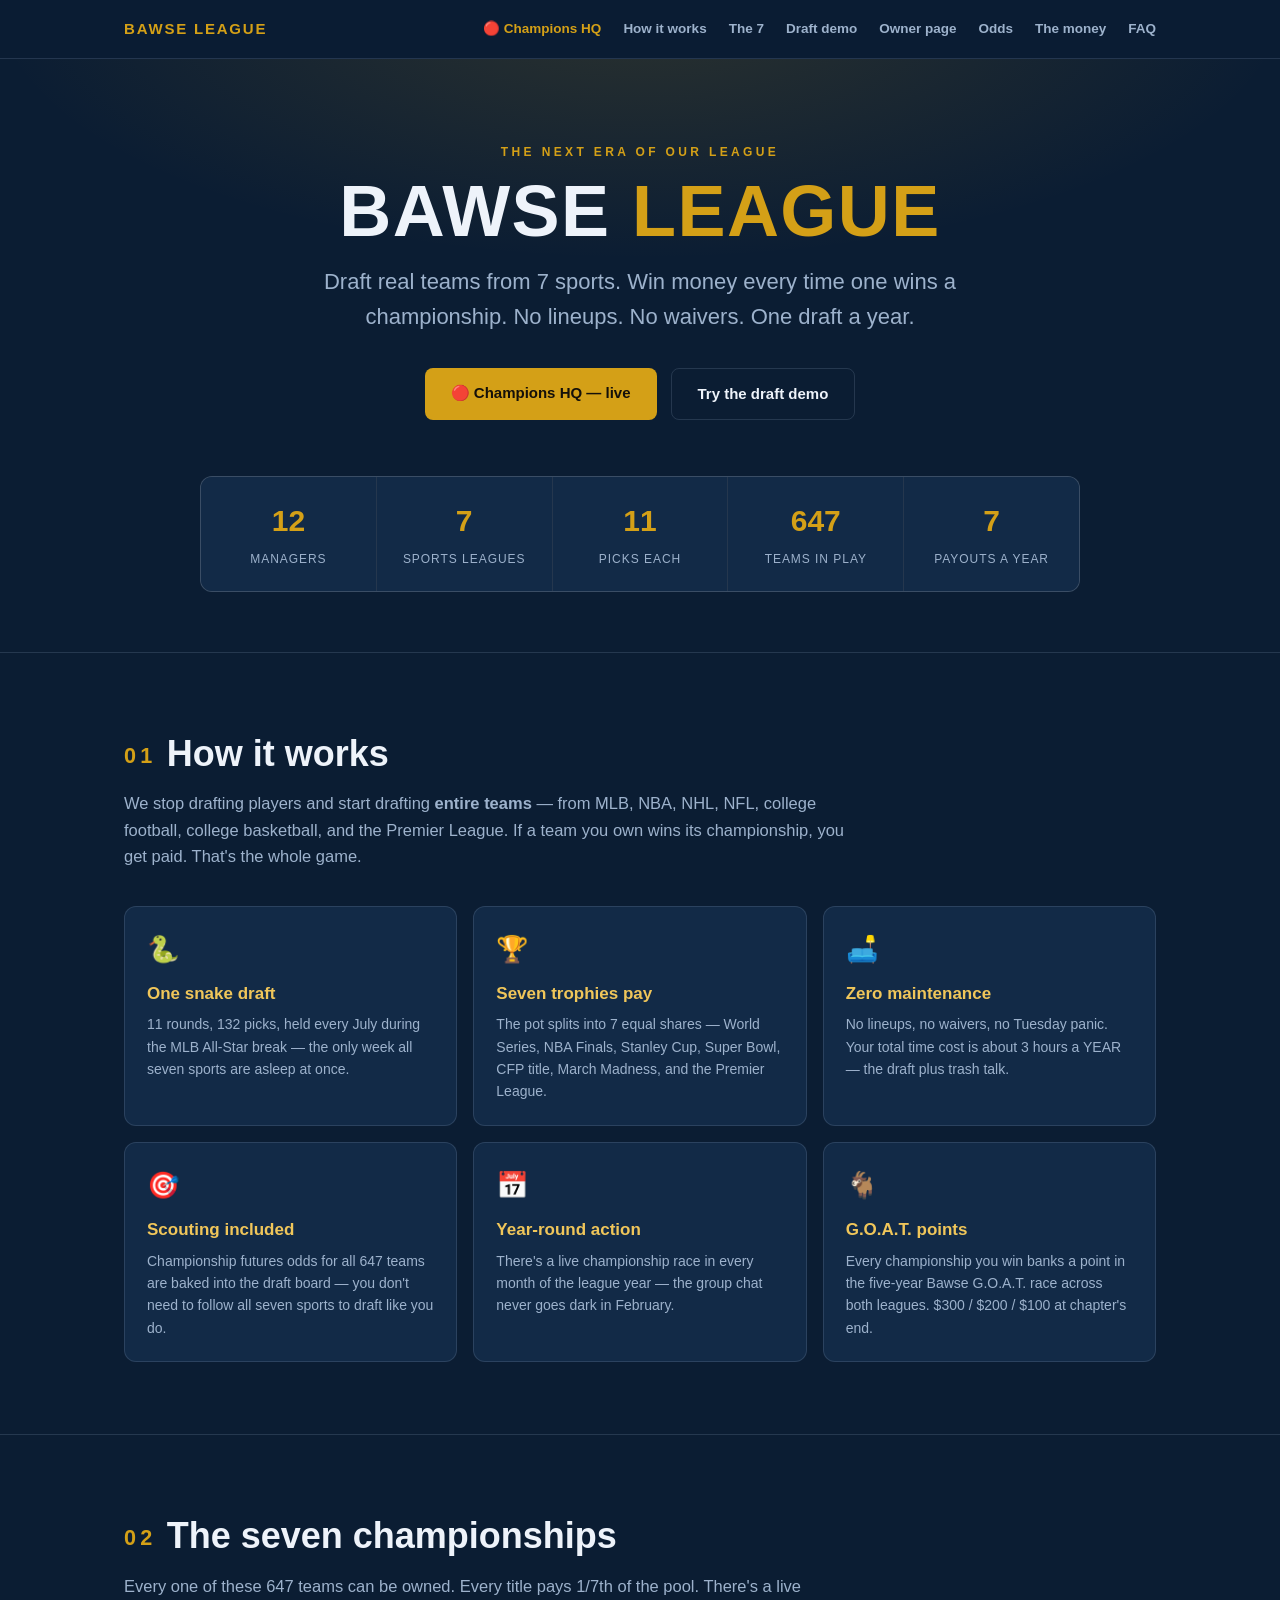
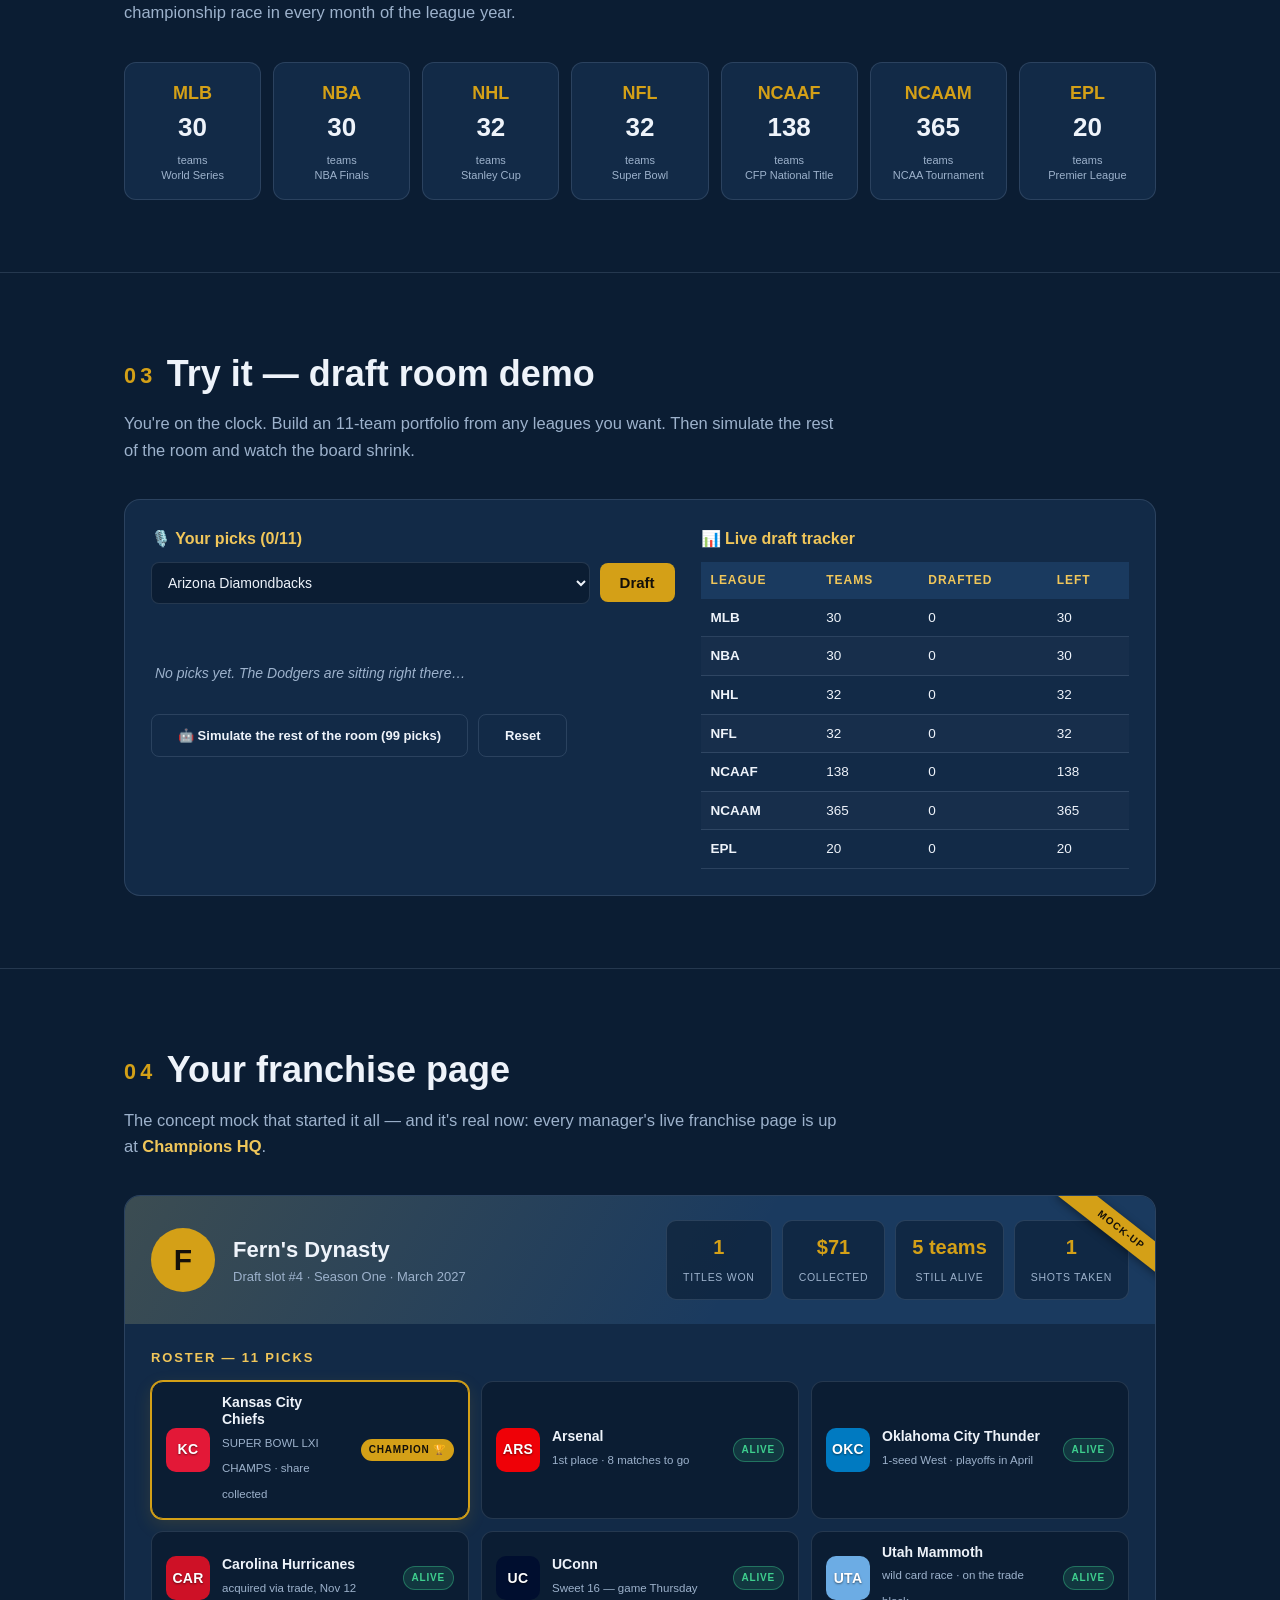
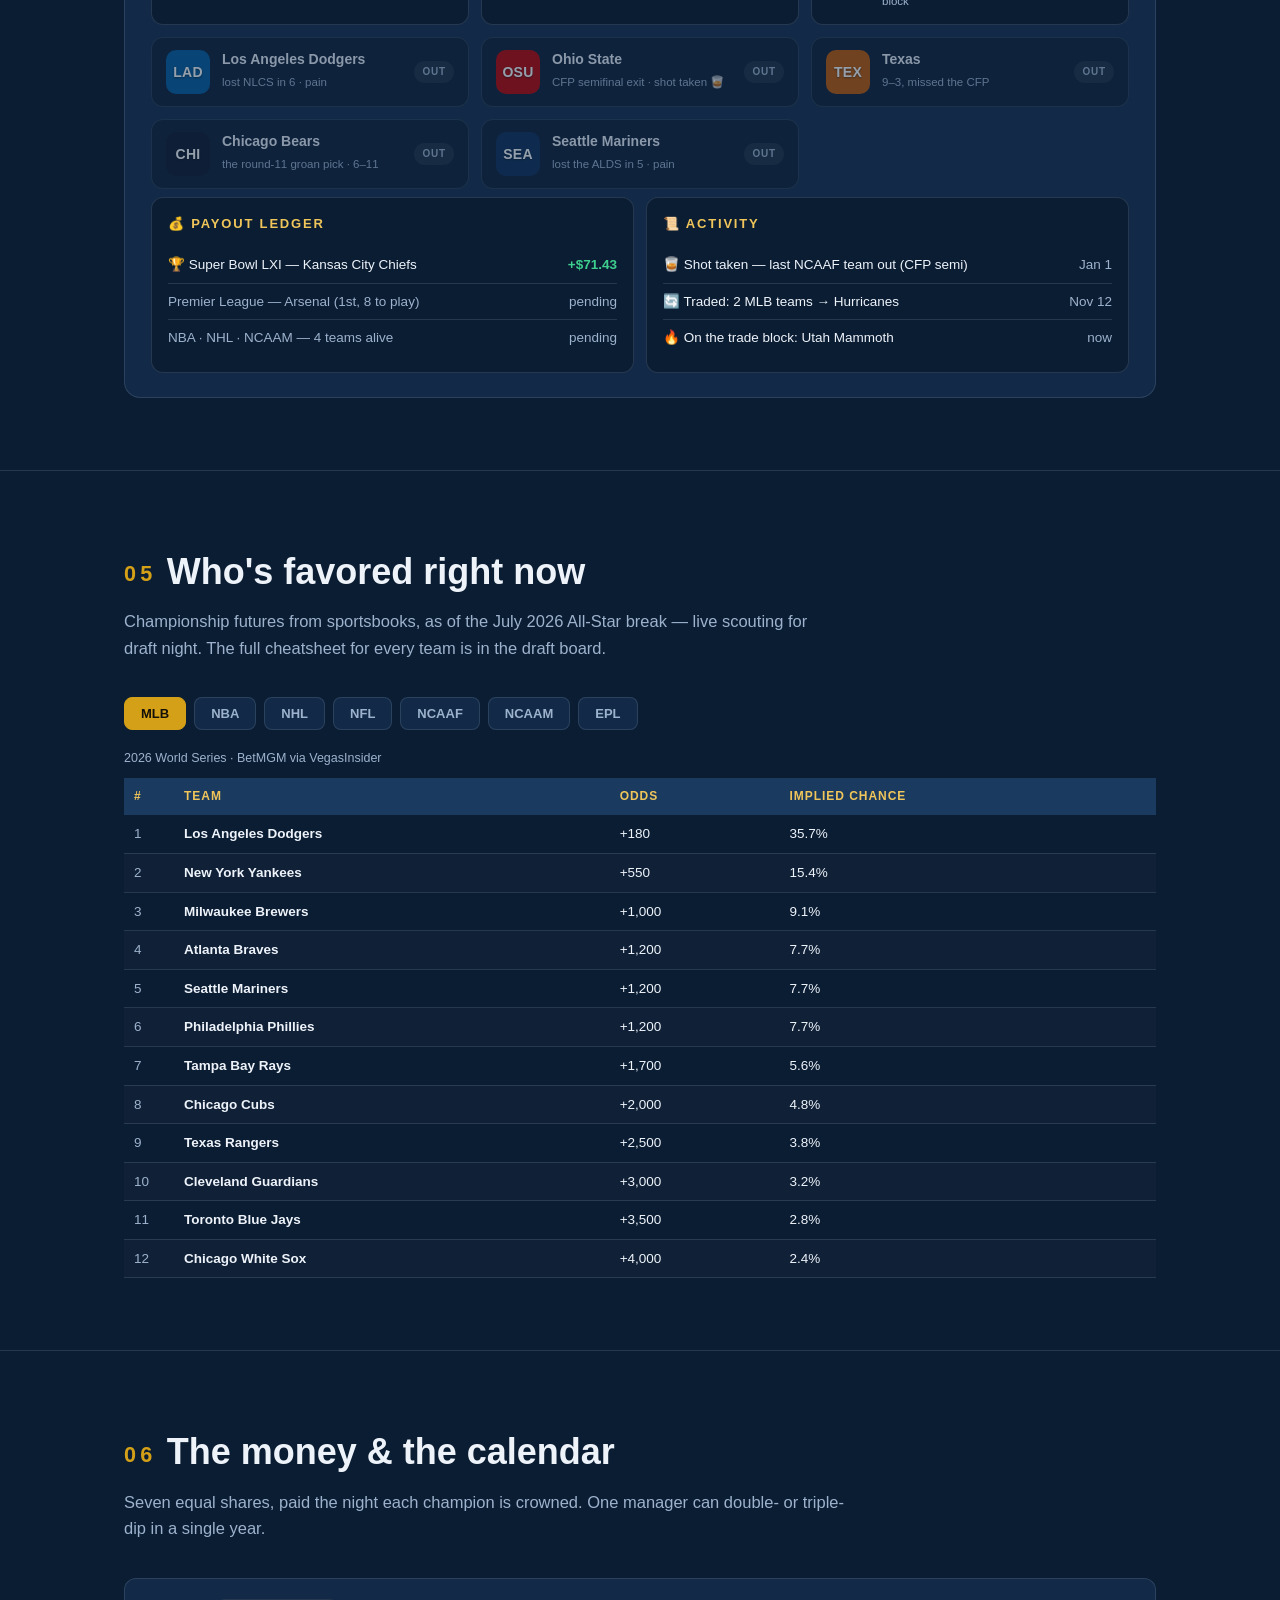
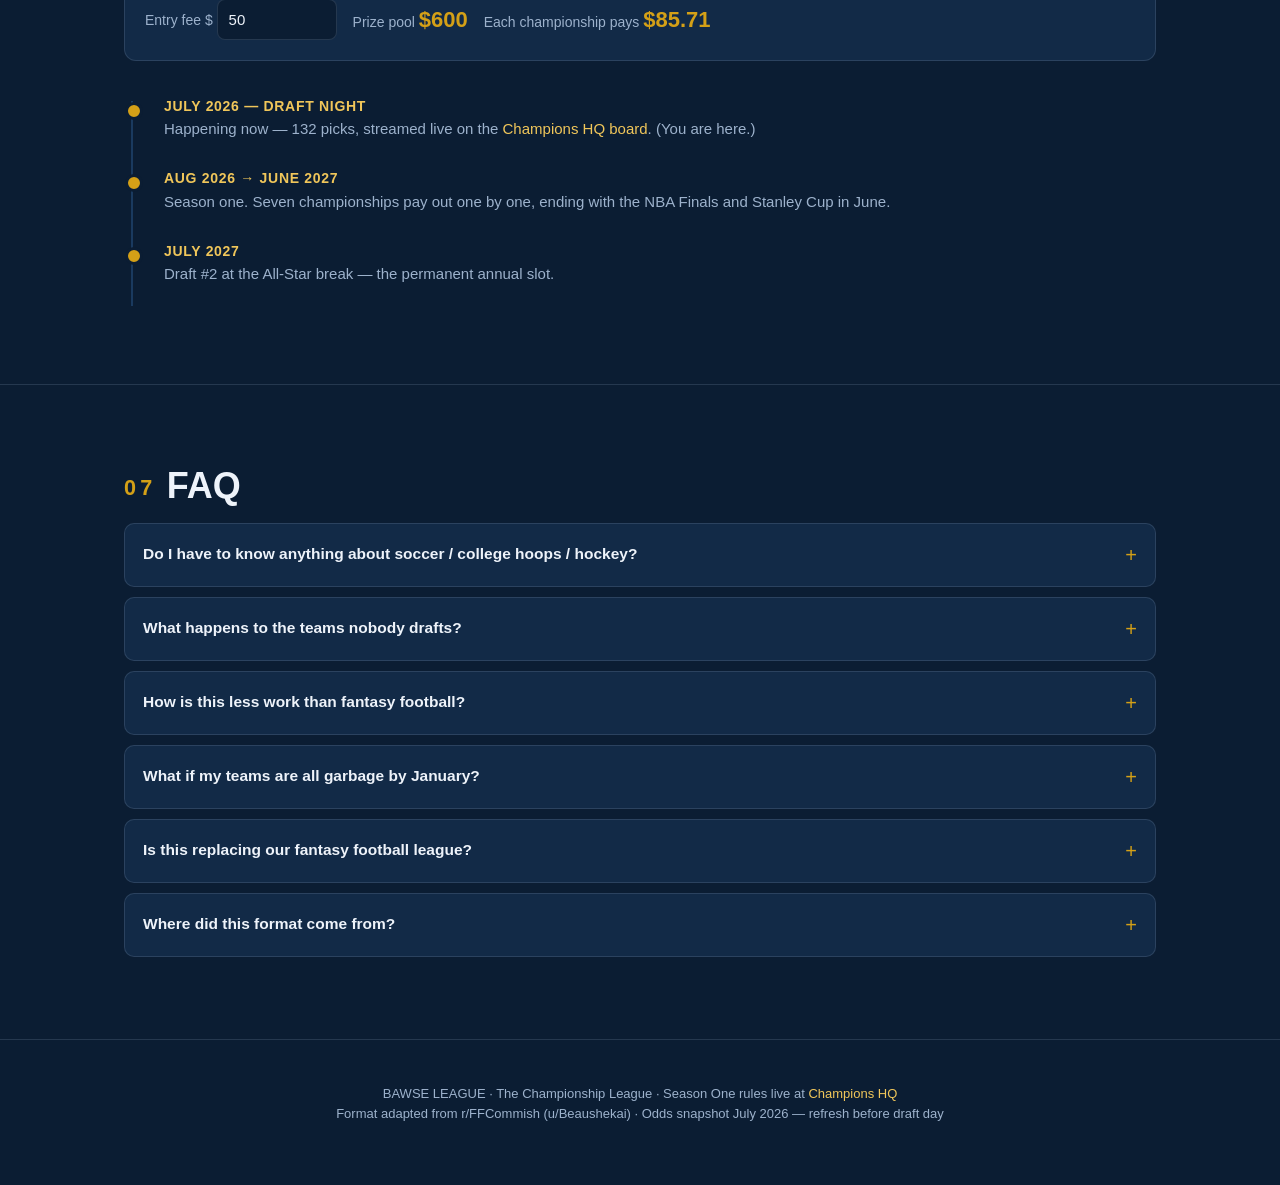
==== commit 317bd586: "Champions HQ: live draft board, franchise pages, title race, payouts Adds /champions — the live Cham" ====
--- a/index.html
+++ b/index.html
@@ -74,7 +74,6 @@
   .roster li{display:flex;justify-content:space-between;align-items:center;padding:8px 12px;border-bottom:1px solid var(--line);font-size:14px}
   .roster li:nth-child(odd){background:rgba(255,255,255,.025)}
   .pill{font-size:11px;font-weight:700;padding:2px 9px;border-radius:20px;background:var(--navy3);color:var(--gold-lt);letter-spacing:.05em}
-  .pill.bundle{background:var(--gold);color:#14100a}
   .empty{color:var(--muted);font-style:italic;font-size:14px;padding:14px 4px}
   table{width:100%;border-collapse:collapse;font-size:13.5px}
   th{background:var(--navy3);color:var(--gold-lt);text-align:left;padding:9px 10px;font-size:12px;letter-spacing:.08em;text-transform:uppercase}
@@ -155,7 +154,7 @@
 <nav><div class="wrap">
   <div class="logo">BAWSE LEAGUE</div>
   <div class="navlinks">
-    <a href="#how">How it works</a><a href="#leagues">The 7</a><a href="#demo">Draft demo</a>
+    <a href="/champions/" style="color:var(--gold)">🔴 Champions HQ</a><a href="#how">How it works</a><a href="#leagues">The 7</a><a href="#demo">Draft demo</a>
     <a href="#owner">Owner page</a><a href="#odds">Odds</a><a href="#money">The money</a><a href="#faq">FAQ</a>
   </div>
 </div></nav>
@@ -165,11 +164,11 @@
   <h1>BAWSE <span class="gold">LEAGUE</span></h1>
   <div class="tagline">Draft real teams from 7 sports. Win money every time one wins a championship. No lineups. No waivers. One draft a year.</div>
   <div class="cta-row">
-    <a class="btn btn-gold" href="#demo">Try the draft demo</a>
-    <a class="btn btn-ghost" href="#how">How it works</a>
+    <a class="btn btn-gold" href="/champions/">🔴 Champions HQ — live</a>
+    <a class="btn btn-ghost" href="#demo">Try the draft demo</a>
   </div>
   <div class="stats">
-    <div class="stat"><b>10</b><span>Managers</span></div>
+    <div class="stat"><b>12</b><span>Managers</span></div>
     <div class="stat"><b>7</b><span>Sports leagues</span></div>
     <div class="stat"><b>11</b><span>Picks each</span></div>
     <div class="stat"><b>647</b><span>Teams in play</span></div>
@@ -181,12 +180,12 @@
   <h2><span class="num">01</span>How it works</h2>
   <p class="sub">We stop drafting players and start drafting <b>entire teams</b> — from MLB, NBA, NHL, NFL, college football, college basketball, and the Premier League. If a team you own wins its championship, you get paid. That's the whole game.</p>
   <div class="cards">
-    <div class="card"><div class="ico">🐍</div><h3>One snake draft</h3><p>11 rounds, 110 picks, held every July during the MLB All-Star break — the only week all seven sports are asleep at once.</p></div>
+    <div class="card"><div class="ico">🐍</div><h3>One snake draft</h3><p>11 rounds, 132 picks, held every July during the MLB All-Star break — the only week all seven sports are asleep at once.</p></div>
     <div class="card"><div class="ico">🏆</div><h3>Seven trophies pay</h3><p>The pot splits into 7 equal shares — World Series, NBA Finals, Stanley Cup, Super Bowl, CFP title, March Madness, and the Premier League.</p></div>
     <div class="card"><div class="ico">🛋️</div><h3>Zero maintenance</h3><p>No lineups, no waivers, no Tuesday panic. Your total time cost is about 3 hours a YEAR — the draft plus trash talk.</p></div>
-    <div class="card"><div class="ico">🃏</div><h3>The wildcard pick</h3><p>Once per league, someone can draft “ALL UNDRAFTED” and own every leftover team. Every pick after that weakens their haul — live, in front of them.</p></div>
-    <div class="card"><div class="ico">🔄</div><h3>Trades stay open</h3><p>Trade anything, anytime — even a team that's IN its championship series. Lopsided trades aren't vetoed. They're content.</p></div>
-    <div class="card"><div class="ico">🥃</div><h3>The shot rule</h3><p>Lose your last team in a league? You owe the chat a video of you taking a shot within 48 hours. That's the entire punishment system.</p></div>
+    <div class="card"><div class="ico">🎯</div><h3>Scouting included</h3><p>Championship futures odds for all 647 teams are baked into the draft board — you don't need to follow all seven sports to draft like you do.</p></div>
+    <div class="card"><div class="ico">📅</div><h3>Year-round action</h3><p>There's a live championship race in every month of the league year — the group chat never goes dark in February.</p></div>
+    <div class="card"><div class="ico">🐐</div><h3>G.O.A.T. points</h3><p>Every championship you win banks a point in the five-year Bawse G.O.A.T. race across both leagues. $300 / $200 / $100 at chapter's end.</p></div>
   </div>
 </div></section>
 
@@ -198,7 +197,7 @@
 
 <section id="demo"><div class="wrap">
   <h2><span class="num">03</span>Try it — draft room demo</h2>
-  <p class="sub">You're on the clock. Build an 11-team portfolio from any leagues you want, or grab an ALL UNDRAFTED bundle. Then simulate the other 9 managers and watch the board — and your bundle — shrink.</p>
+  <p class="sub">You're on the clock. Build an 11-team portfolio from any leagues you want. Then simulate the rest of the room and watch the board shrink.</p>
   <div class="demo">
     <div class="demo-grid">
       <div>
@@ -211,17 +210,16 @@
         <ul class="roster" id="roster"></ul>
         <div class="empty" id="rosterEmpty">No picks yet. The Dodgers are sitting right there…</div>
         <div class="pickrow" style="margin-top:16px">
-          <button class="btn btn-ghost" id="simBtn" style="font-size:13px">🤖 Simulate the other 9 managers (99 picks)</button>
+          <button class="btn btn-ghost" id="simBtn" style="font-size:13px">🤖 Simulate the rest of the room (99 picks)</button>
           <button class="btn btn-ghost" id="resetBtn" style="font-size:13px">Reset</button>
         </div>
       </div>
       <div>
         <h3>📊 Live draft tracker</h3>
         <table>
-          <thead><tr><th>League</th><th>Teams</th><th>Drafted</th><th>Left</th><th>Bundle</th></tr></thead>
+          <thead><tr><th>League</th><th>Teams</th><th>Drafted</th><th>Left</th></tr></thead>
           <tbody id="tracker"></tbody>
         </table>
-        <div class="note" id="bundleNote"></div>
       </div>
     </div>
   </div>
@@ -229,7 +227,7 @@
 
 <section id="owner"><div class="wrap">
   <h2><span class="num">04</span>Your franchise page</h2>
-  <p class="sub">A mock-up of what every owner's page could look like mid-season — this is March of season one. Logos, live status, payouts collected, and the shot ledger, all in one place.</p>
+  <p class="sub">The concept mock that started it all — and it's real now: every manager's live franchise page is up at <a href="/champions/#franchises"><b>Champions HQ</b></a>.</p>
   <div class="owner-shell">
     <div class="mockbadge">MOCK-UP</div>
     <div class="owner-head">
@@ -262,7 +260,7 @@
           <h4>📜 Activity</h4>
           <ul>
             <li><span>🥃 Shot taken — last NCAAF team out (CFP semi)</span><span class="muted">Jan 1</span></li>
-            <li><span>🔄 Traded: 2 bundle MLB teams → Hurricanes</span><span class="muted">Nov 12</span></li>
+            <li><span>🔄 Traded: 2 MLB teams → Hurricanes</span><span class="muted">Nov 12</span></li>
             <li><span>🔥 On the trade block: Utah Mammoth</span><span class="muted">now</span></li>
           </ul>
         </div>
@@ -290,8 +288,7 @@
   </div>
   <div style="height:34px"></div>
   <ul class="tl">
-    <li><b>This week</b><p>Vote in the chat. Rules, entry fee, and draft order get locked. (You are here.)</p></li>
-    <li><b>Late July 2026 — Draft Night</b><p>In two weeks. The All-Star break just passed: every league idle, MLB half over. Peak information, zero games. 110 picks.</p></li>
+    <li><b>July 2026 — Draft Night</b><p>Happening now — 132 picks, streamed live on the <a href="/champions/">Champions HQ board</a>. (You are here.)</p></li>
     <li><b>Aug 2026 → June 2027</b><p>Season one. Seven championships pay out one by one, ending with the NBA Finals and Stanley Cup in June.</p></li>
     <li><b>July 2027</b><p>Draft #2 at the All-Star break — the permanent annual slot.</p></li>
   </ul>
@@ -300,15 +297,15 @@
 <section id="faq"><div class="wrap">
   <h2><span class="num">07</span>FAQ</h2>
   <details><summary>Do I have to know anything about soccer / college hoops / hockey?</summary><p>No — that's half the fun. The odds cheatsheet tells you who's good, and by February you'll be inexplicably screaming at Premier League matches you had no stake in last year.</p></details>
-  <details><summary>What happens to the teams nobody drafts?</summary><p>Each league's leftovers can be claimed as one "ALL UNDRAFTED" bundle pick during the draft. That means every team that could possibly win a title is owned by someone — no champion goes unclaimed.</p></details>
-  <details><summary>How is this less work than fantasy football?</summary><p>There are no lineups, no waivers, and no scoring to check. After the draft, your only possible move all year is a trade. Total commitment: one draft night plus however much trash talk you choose to generate.</p></details>
-  <details><summary>What if my teams are all garbage by January?</summary><p>Then you take your shot-rule videos with dignity and start working the trade market. Contenders get expensive at the deadline — sell your last hopes to a desperate rival for next year's draft position.</p></details>
-  <details><summary>Is this replacing our fantasy football league?</summary><p>That's the proposal on the table: we're resetting anyway, and this keeps the group competing year-round instead of going dark in January. Vote is open in the group chat — draft night is in two weeks.</p></details>
+  <details><summary>What happens to the teams nobody drafts?</summary><p>Nothing — they simply sit unowned. In the rare case an unowned team wins its championship (hello, March Madness), that title's share rolls over into next season's prize pool instead of paying out.</p></details>
+  <details><summary>How is this less work than fantasy football?</summary><p>There are no lineups, no waivers, no trades, and no scoring to check — after the draft there are no moves at all. Total commitment: one draft night plus however much trash talk you choose to generate.</p></details>
+  <details><summary>What if my teams are all garbage by January?</summary><p>Then you root for chaos, talk your trash, and circle next July. Rosters lock at the draft — no rescue trades — so a doomed portfolio is simply content for the group chat.</p></details>
+  <details><summary>Is this replacing our fantasy football league?</summary><p>No — it runs beside it. Bawse League (our 12-manager NFL redraft on Sleeper) is still the main event every fall; the Champions League keeps the group competing the other eight months. Both count toward the five-year Bawse G.O.A.T. title.</p></details>
   <details><summary>Where did this format come from?</summary><p>A league on r/FFCommish that's run it happily for 2+ years, plus another group that copied it and reported back a year later still loving it. We adapted their rules for 10 managers.</p></details>
 </div></section>
 
 <footer><div class="wrap">
-  BAWSE LEAGUE · The Championship League · Rulebook v1.0 available in the group chat<br>
+  BAWSE LEAGUE · The Championship League · Season One rules live at <a href="/champions/#rules">Champions HQ</a><br>
   Format adapted from r/FFCommish (u/Beaushekai) · Odds snapshot July 2026 — refresh before draft day
 </div></footer>
 
@@ -327,23 +324,13 @@
 
 // ---------- draft demo state ----------
 let drafted = new Set();      // team keys drafted by anyone
-let myPicks = [];             // {key,label,lg,bundle}
-let bundles = {};             // lg -> owner ('you' or 'ai')
+let myPicks = [];             // {key,label,lg}
 const key=(lg,t)=>lg+": "+t;
 
 const sel=document.getElementById('teamSelect');
 function rebuildSelect(){
   const cur=sel.value;
   sel.innerHTML='';
-  const og0=document.createElement('optgroup');og0.label="🃏 WILDCARD BUNDLES";
-  Object.keys(DATA).forEach(lg=>{
-    if(!bundles[lg]){
-      const o=document.createElement('option');
-      o.value="BUNDLE|"+lg;o.textContent=`ALL UNDRAFTED — ${lg} (${DATA[lg].filter(t=>!drafted.has(key(lg,t))).length} teams right now)`;
-      og0.appendChild(o);
-    }
-  });
-  if(og0.children.length)sel.appendChild(og0);
   Object.keys(DATA).forEach(lg=>{
     const og=document.createElement('optgroup');og.label=lg;
     DATA[lg].forEach(t=>{
@@ -363,12 +350,7 @@
   const ul=document.getElementById('roster');ul.innerHTML='';
   myPicks.forEach(p=>{
     const li=document.createElement('li');
-    if(p.bundle){
-      const n=DATA[p.lg].filter(t=>!drafted.has(key(p.lg,t))).length;
-      li.innerHTML=`<span>ALL UNDRAFTED — ${p.lg}</span><span class="pill bundle">${n} teams</span>`;
-    }else{
-      li.innerHTML=`<span>${p.label}</span><span class="pill">${p.lg}</span>`;
-    }
+    li.innerHTML=`<span>${p.label}</span><span class="pill">${p.lg}</span>`;
     ul.appendChild(li);
   });
   document.getElementById('rosterEmpty').style.display=myPicks.length?'none':'block';
@@ -379,34 +361,19 @@
     const total=DATA[lg].length;
     const d=DATA[lg].filter(t=>drafted.has(key(lg,t))).length;
     const tr=document.createElement('tr');
-    tr.innerHTML=`<td><b>${lg}</b></td><td>${total}</td><td>${d}</td><td>${total-d}</td>
-      <td>${bundles[lg]?`<span class="yes">${bundles[lg]==='you'?'YOU ✓':'taken'}</span>`:'—'}</td>`;
+    tr.innerHTML=`<td><b>${lg}</b></td><td>${total}</td><td>${d}</td><td>${total-d}</td>`;
     tb.appendChild(tr);
   });
-  // bundle note
-  const mine=myPicks.filter(p=>p.bundle);
-  const bn=document.getElementById('bundleNote');
-  bn.textContent = mine.length
-    ? "Your bundle shrinks every time another team from that league gets drafted. Feel the moans and groans."
-    : "Tip: draft an ALL UNDRAFTED bundle, then hit simulate — and watch what the other managers do to it.";
   rebuildSelect();
 }
 
 document.getElementById('draftBtn').onclick=()=>{
   if(myPicks.length>=11){toast("Roster full — 11 picks max. Trade season starts now.",true);return;}
   const v=sel.value;if(!v)return;
-  if(v.startsWith("BUNDLE|")){
-    const lg=v.split("|")[1];
-    if(myPicks.filter(p=>p.bundle).length>=2){toast("Max two bundles per manager (Rule 14).",true);return;}
-    bundles[lg]='you';
-    myPicks.push({lg,bundle:true});
-    toast(`You now own every undrafted ${lg} team. Bold.`);
-  }else{
-    const [lg,t]=v.split("|");
-    drafted.add(key(lg,t));
-    myPicks.push({key:key(lg,t),label:t,lg,bundle:false});
-    toast(`${t} — yours.`);
-  }
+  const [lg,t]=v.split("|");
+  drafted.add(key(lg,t));
+  myPicks.push({key:key(lg,t),label:t,lg});
+  toast(`${t} — yours.`);
   render();
 };
 
@@ -422,22 +389,18 @@
   favs.sort(()=>Math.random()-.5);
   const takeFavs=favs.slice(0,Math.min(Math.floor(budget*0.7),favs.length));
   takeFavs.forEach(([lg,t])=>{if(budget>0&&!drafted.has(key(lg,t))){drafted.add(key(lg,t));budget--;}});
-  // 1-2 AI bundles if free
-  Object.keys(DATA).sort(()=>Math.random()-.5).slice(0,2).forEach(lg=>{
-    if(budget>0&&!bundles[lg]){bundles[lg]='ai';budget--;}
-  });
   // rest random
   const pool=[];
   Object.keys(DATA).forEach(lg=>DATA[lg].forEach(t=>{if(!drafted.has(key(lg,t)))pool.push([lg,t]);}));
   pool.sort(()=>Math.random()-.5);
   for(const [lg,t] of pool){if(budget<=0)break;drafted.add(key(lg,t));budget--;}
-  toast("99 picks in. Check what's left of the board — and your bundle.");
+  toast("99 picks in. Check what's left of the board.");
   render();
   document.getElementById('tracker').parentElement.classList.add('flash');
   setTimeout(()=>document.getElementById('tracker').parentElement.classList.remove('flash'),1000);
 };
 
-document.getElementById('resetBtn').onclick=()=>{drafted=new Set();myPicks=[];bundles={};toast("Fresh board.");render();};
+document.getElementById('resetBtn').onclick=()=>{drafted=new Set();myPicks=[];toast("Fresh board.");render();};
 
 // ---------- owner page mock ----------
 const ESPN="https://a.espncdn.com/i/teamlogos/";
@@ -462,8 +425,8 @@
    st:"out",note:"9–3, missed the CFP"},
   {name:"Chicago Bears",lg:"NFL",logo:ESPN+"nfl/500/chi.png",abbr:"CHI",c:"#0B162A",
    st:"out",note:"the round-11 groan pick · 6–11"},
-  {name:"ALL UNDRAFTED — MLB",lg:"BUNDLE",logo:null,abbr:"×12",c:"#d4a017",
-   st:"out",note:"12 leftover teams · best finish: NLDS"},
+  {name:"Seattle Mariners",lg:"MLB",logo:ESPN+"mlb/500/sea.png",abbr:"SEA",c:"#0C2C56",
+   st:"out",note:"lost the ALDS in 5 · pain"},
 ];
 const ST={champ:['st-champ','CHAMPION 🏆'],alive:['st-alive','ALIVE'],out:['st-out','OUT']};
 const og=document.getElementById('ownerRoster');
@@ -506,7 +469,7 @@
 // ---------- calculator ----------
 const fee=document.getElementById('fee');
 function calc(){
-  const f=Math.max(0,Number(fee.value)||0),pool=f*10;
+  const f=Math.max(0,Number(fee.value)||0),pool=f*12;
   document.getElementById('pool').textContent='$'+pool.toLocaleString();
   document.getElementById('share').textContent='$'+(pool/7).toLocaleString(undefined,{maximumFractionDigits:2});
 }
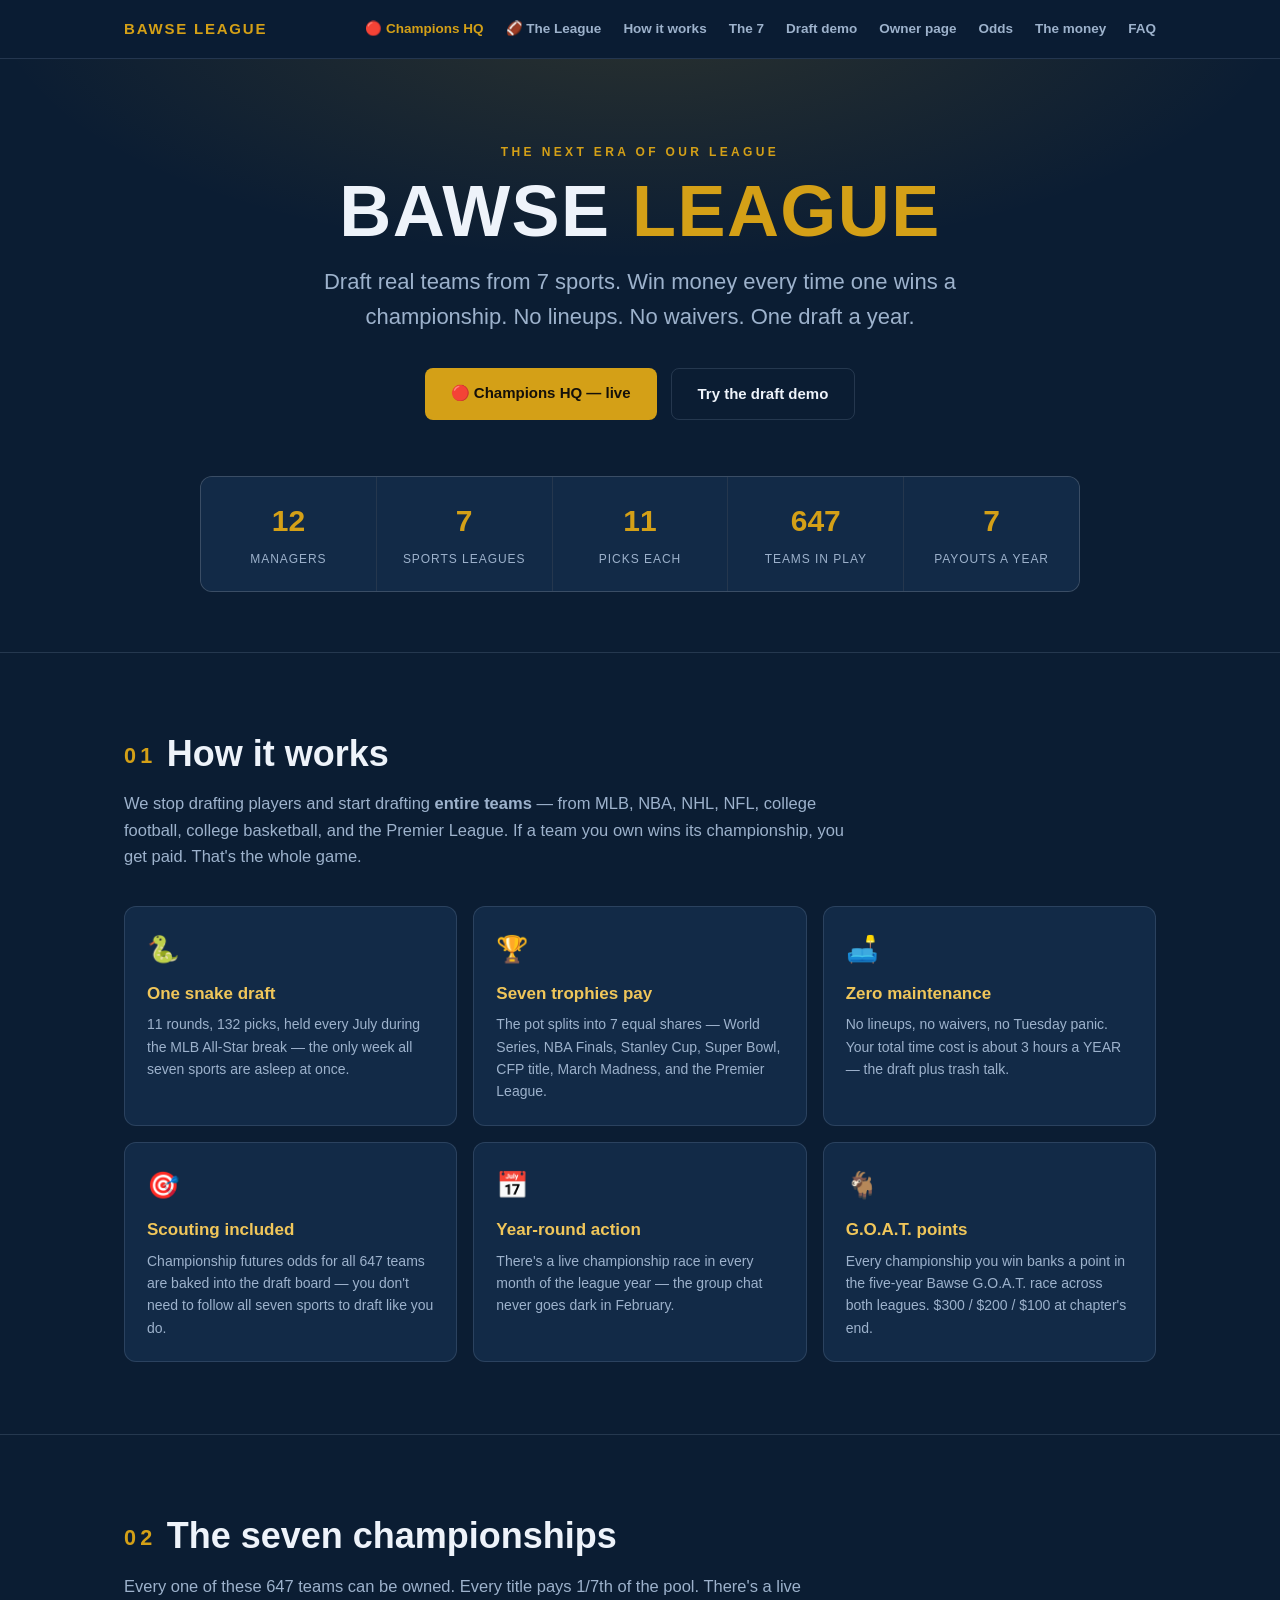
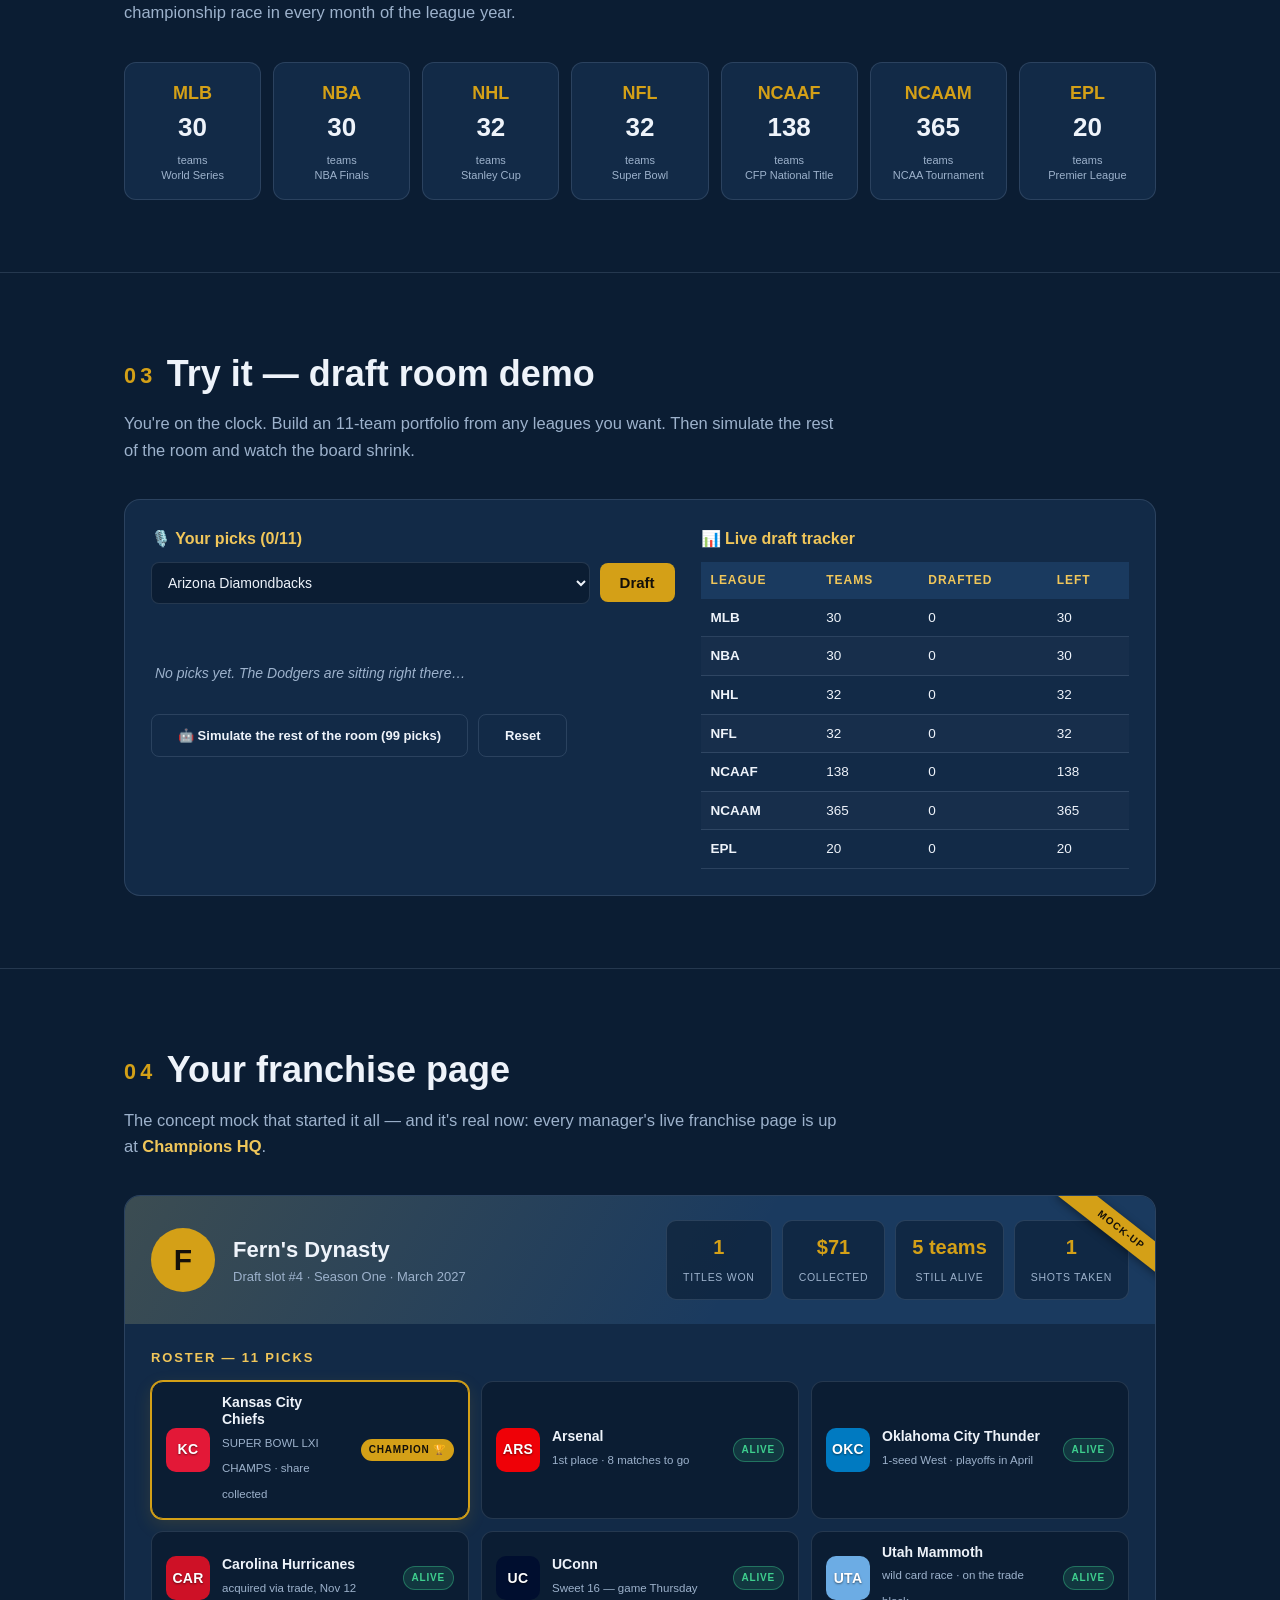
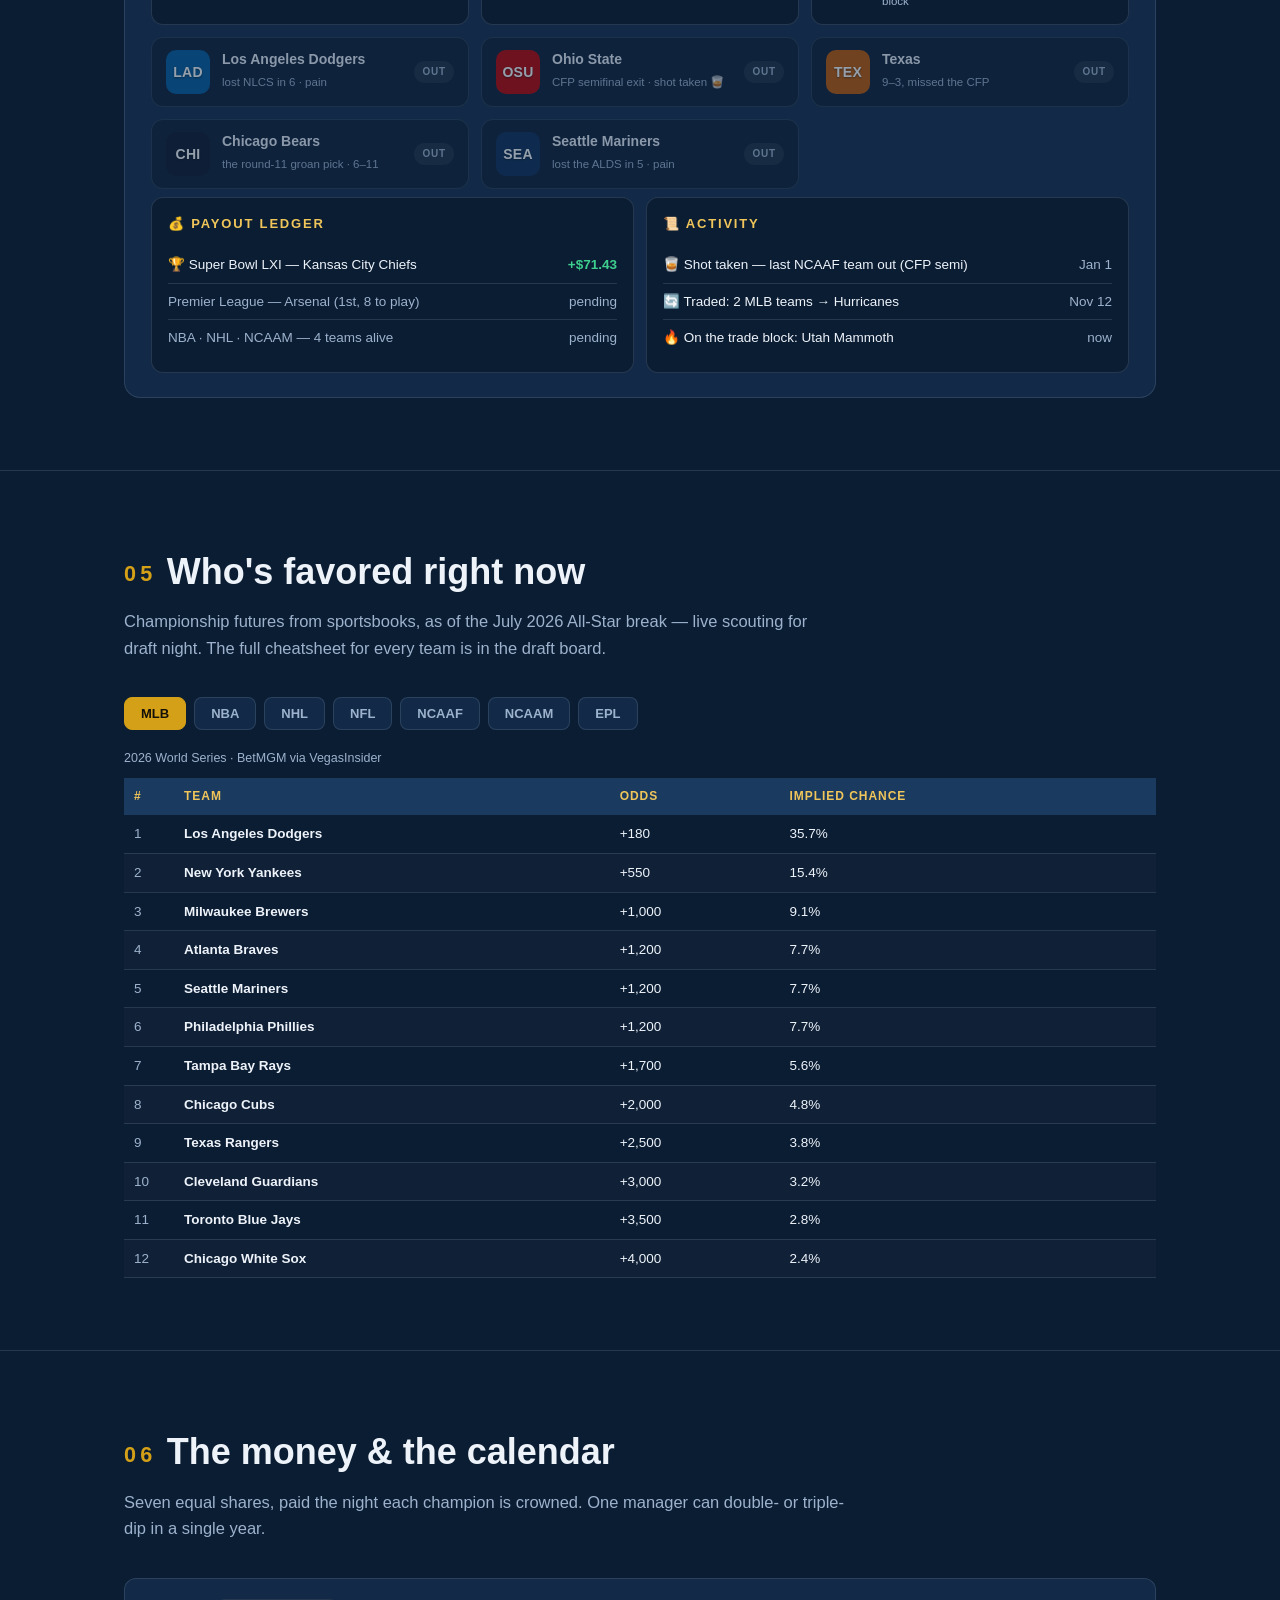
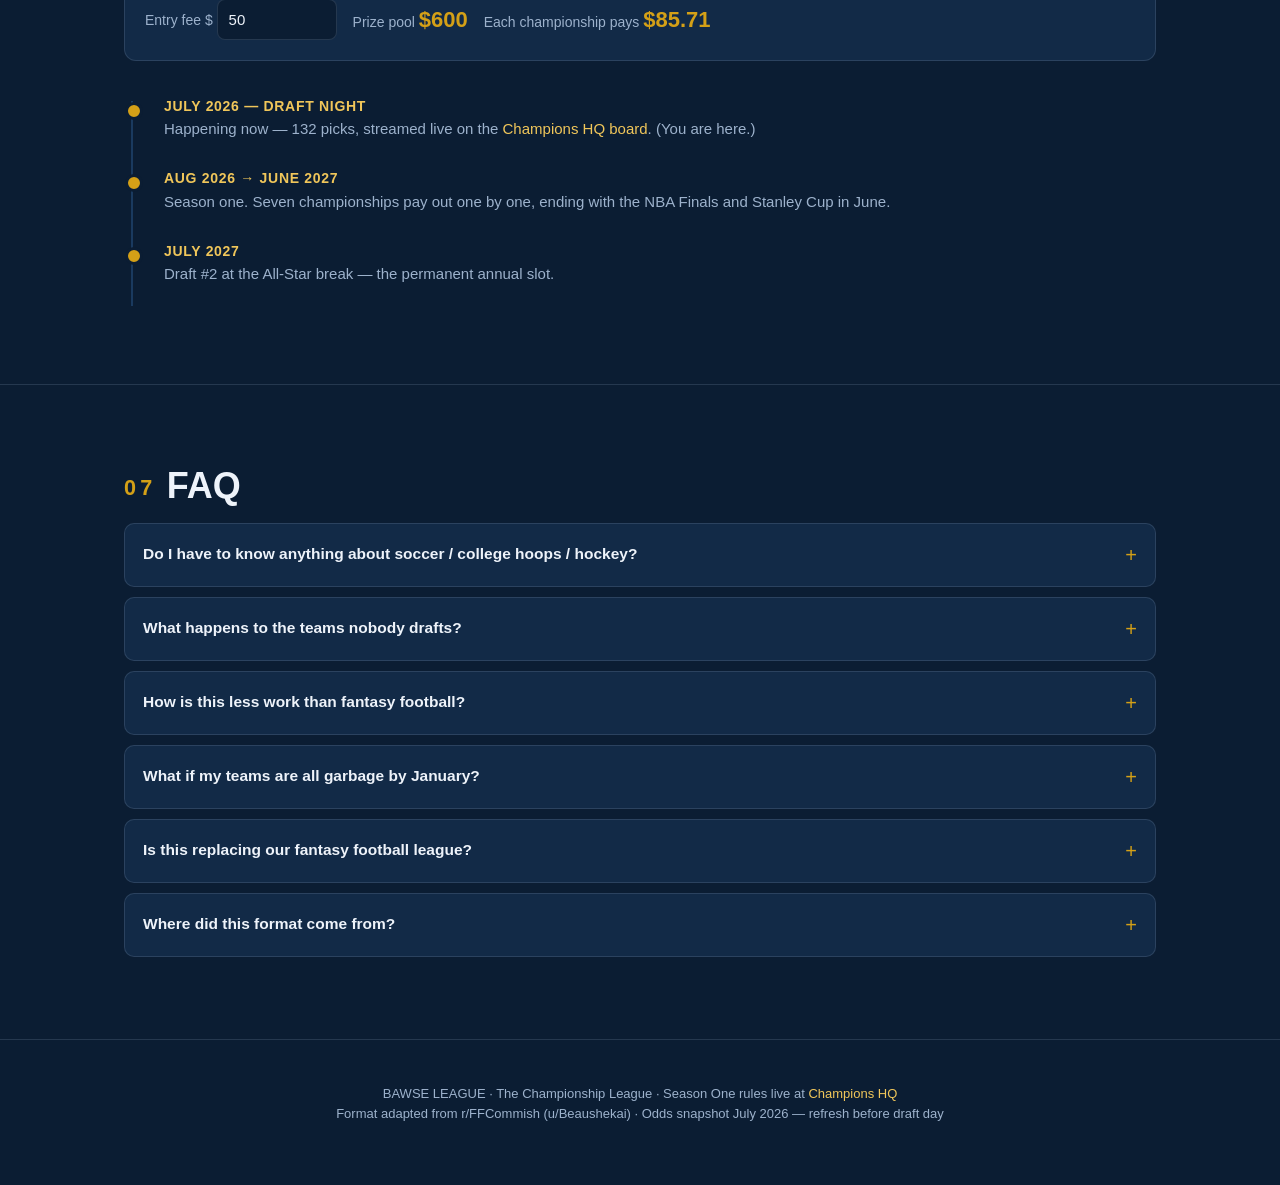
==== commit fd2c448f: "The League: standings, matchups, playoff race, managers, wire Adds /league — the Bawse League (Sleep" ====
--- a/index.html
+++ b/index.html
@@ -154,7 +154,7 @@
 <nav><div class="wrap">
   <div class="logo">BAWSE LEAGUE</div>
   <div class="navlinks">
-    <a href="/champions/" style="color:var(--gold)">🔴 Champions HQ</a><a href="#how">How it works</a><a href="#leagues">The 7</a><a href="#demo">Draft demo</a>
+    <a href="/champions/" style="color:var(--gold)">🔴 Champions HQ</a><a href="/league/">🏈 The League</a><a href="#how">How it works</a><a href="#leagues">The 7</a><a href="#demo">Draft demo</a>
     <a href="#owner">Owner page</a><a href="#odds">Odds</a><a href="#money">The money</a><a href="#faq">FAQ</a>
   </div>
 </div></nav>
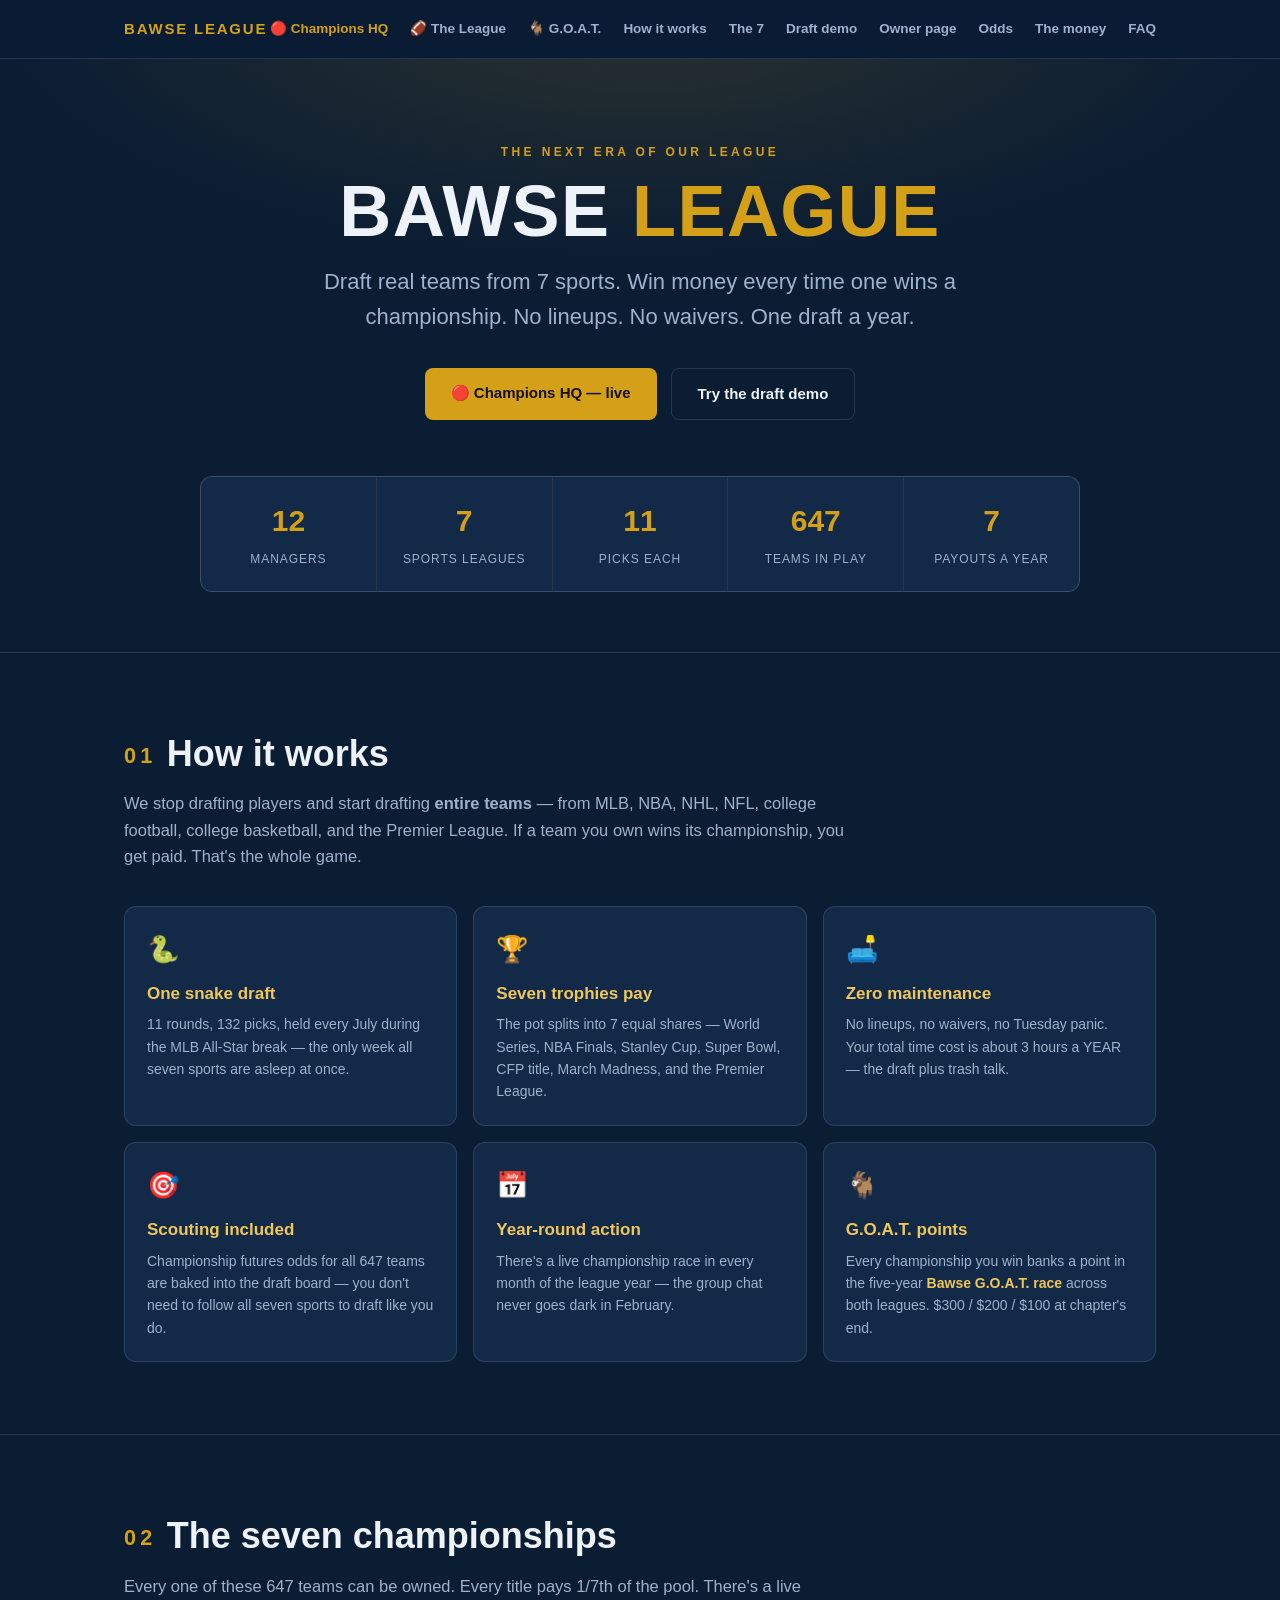
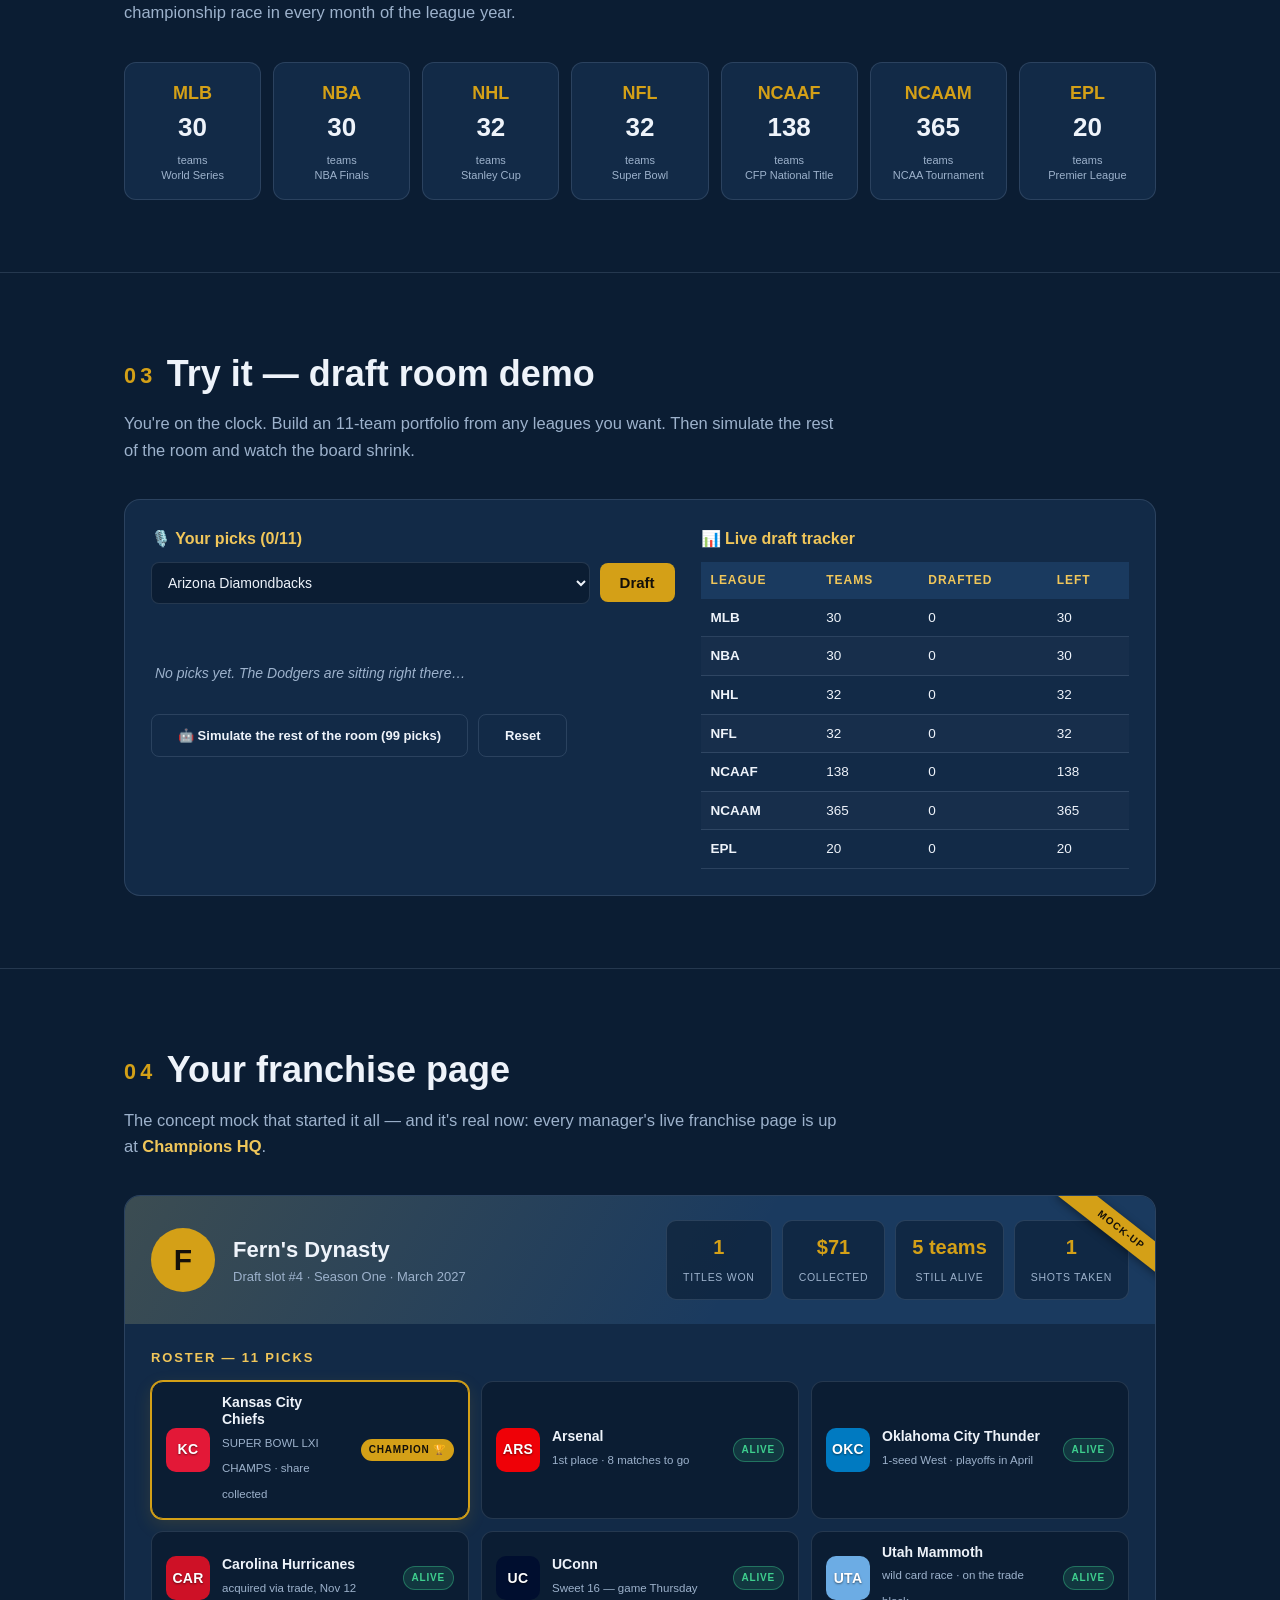
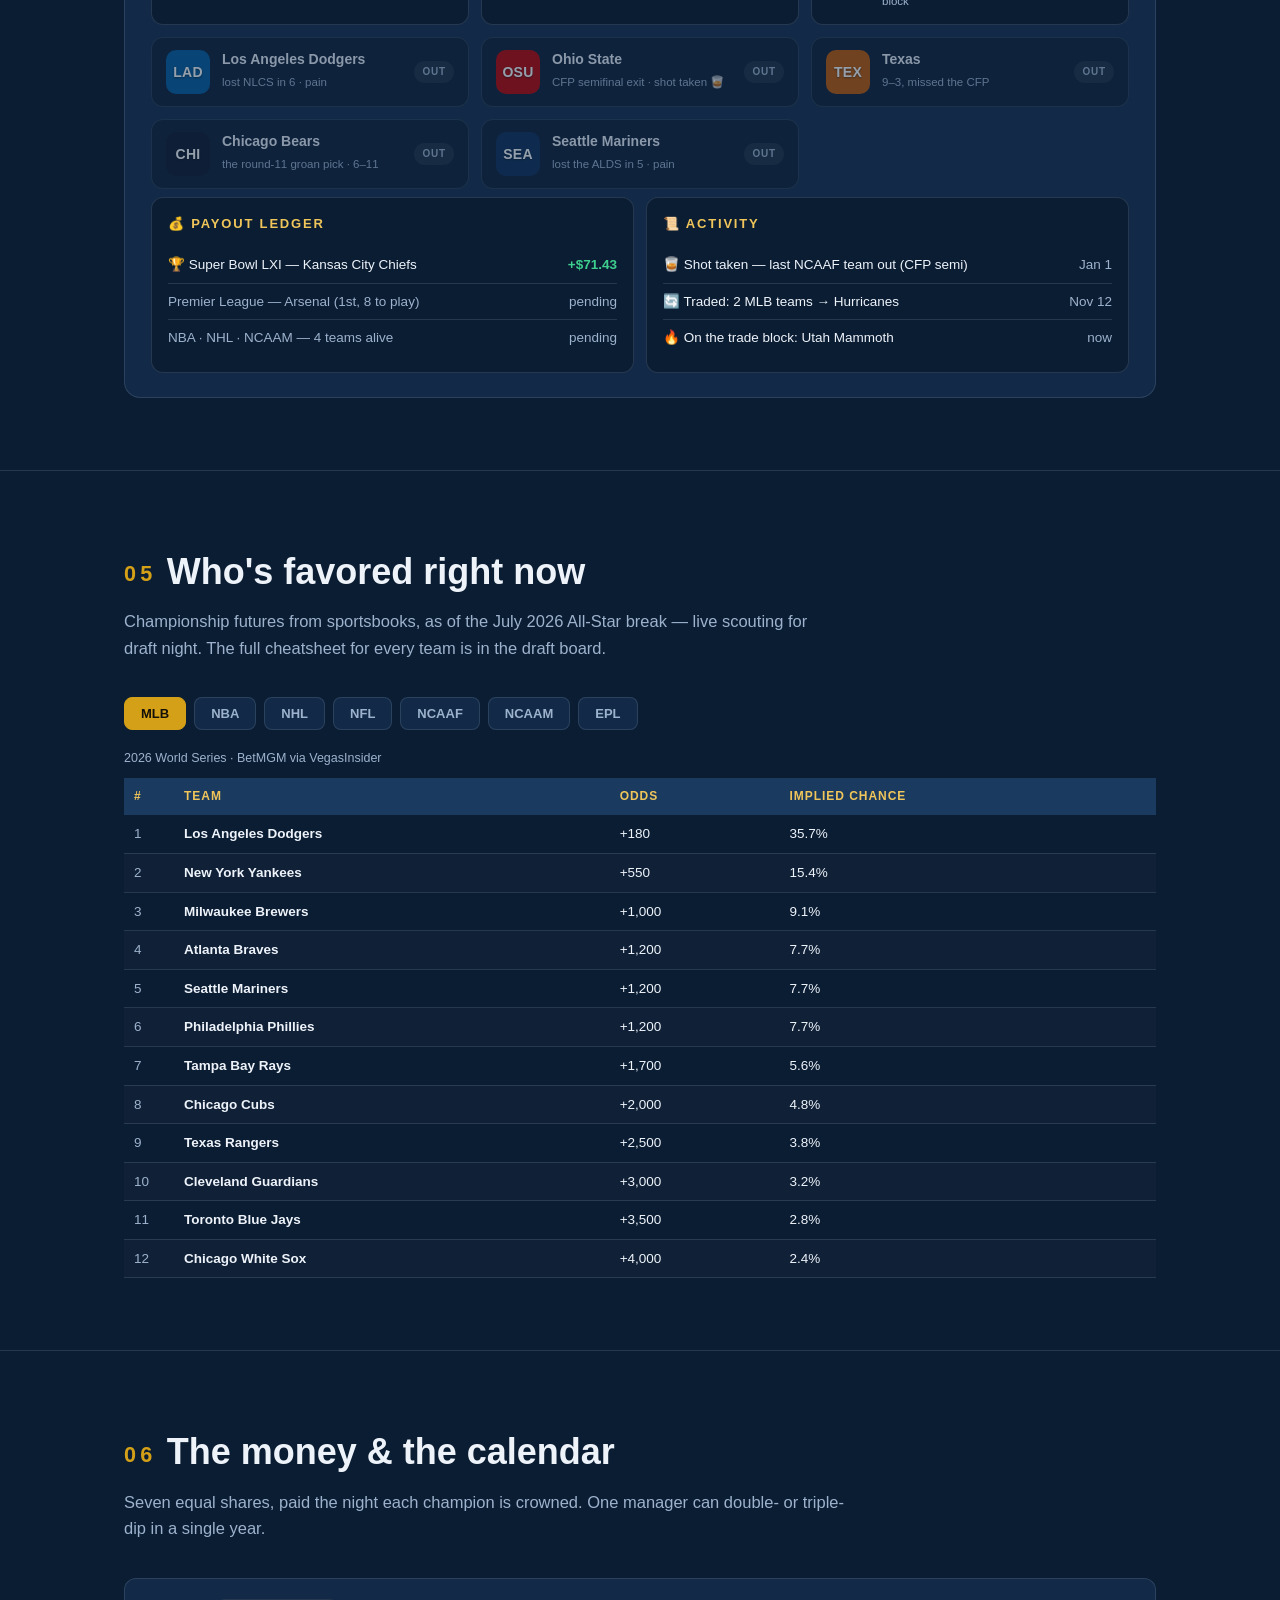
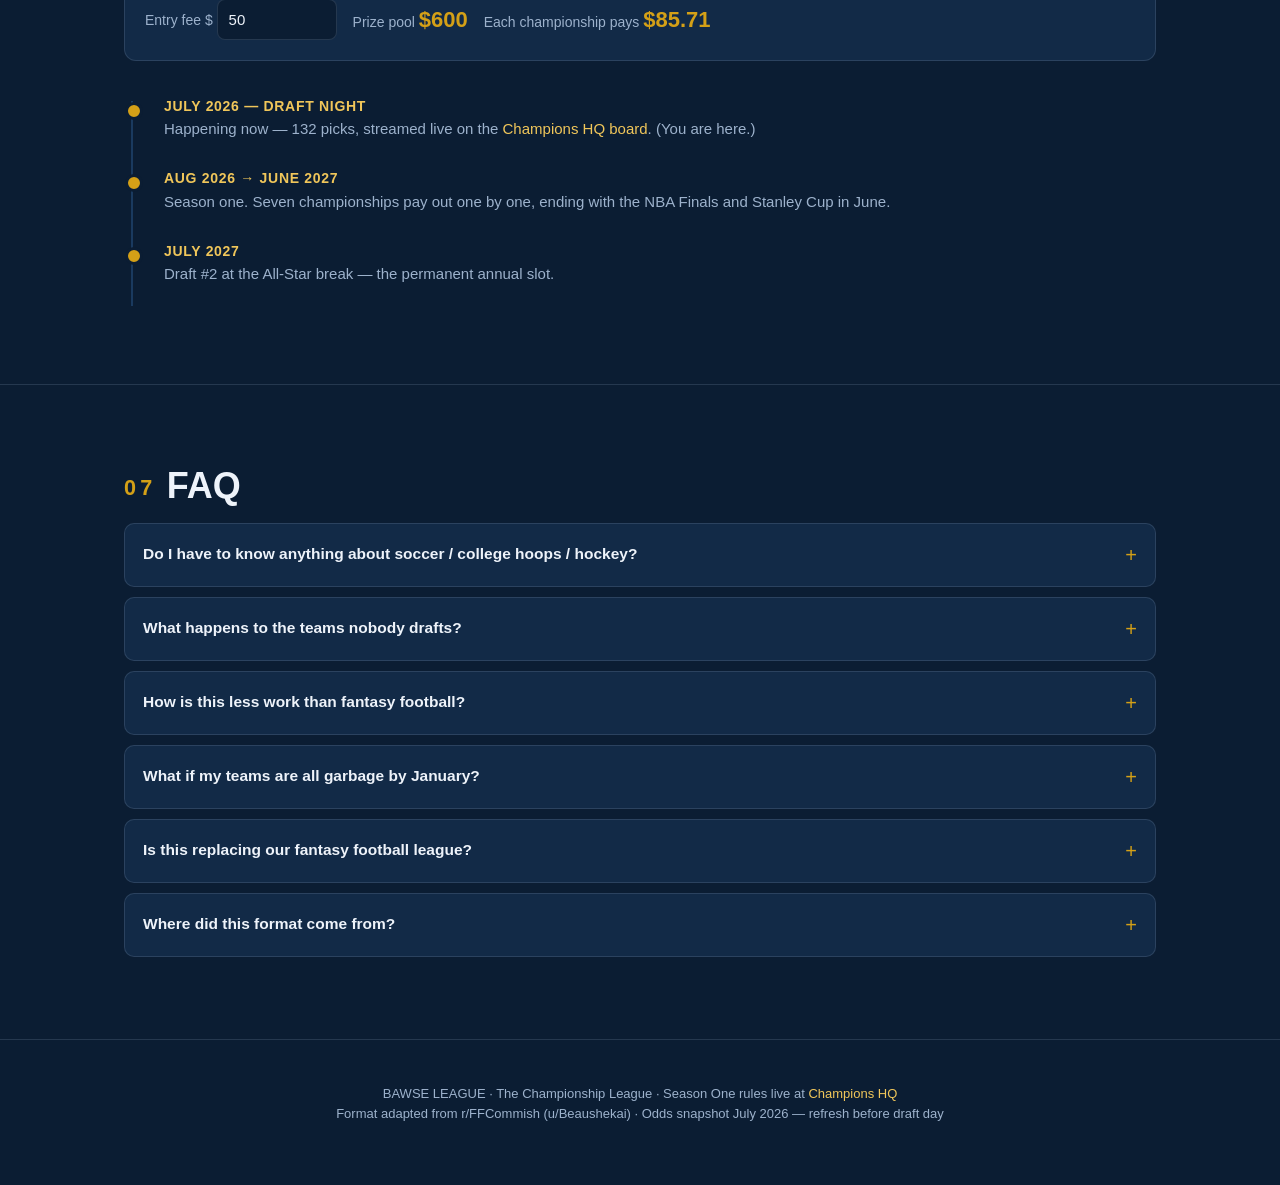
==== commit 2138fad1: "Bawse G.O.A.T.: chapter scoreboard, live projection, season timeline Adds /goat — the five-year chap" ====
--- a/index.html
+++ b/index.html
@@ -154,7 +154,7 @@
 <nav><div class="wrap">
   <div class="logo">BAWSE LEAGUE</div>
   <div class="navlinks">
-    <a href="/champions/" style="color:var(--gold)">🔴 Champions HQ</a><a href="/league/">🏈 The League</a><a href="#how">How it works</a><a href="#leagues">The 7</a><a href="#demo">Draft demo</a>
+    <a href="/champions/" style="color:var(--gold)">🔴 Champions HQ</a><a href="/league/">🏈 The League</a><a href="/goat/">🐐 G.O.A.T.</a><a href="#how">How it works</a><a href="#leagues">The 7</a><a href="#demo">Draft demo</a>
     <a href="#owner">Owner page</a><a href="#odds">Odds</a><a href="#money">The money</a><a href="#faq">FAQ</a>
   </div>
 </div></nav>
@@ -185,7 +185,7 @@
     <div class="card"><div class="ico">🛋️</div><h3>Zero maintenance</h3><p>No lineups, no waivers, no Tuesday panic. Your total time cost is about 3 hours a YEAR — the draft plus trash talk.</p></div>
     <div class="card"><div class="ico">🎯</div><h3>Scouting included</h3><p>Championship futures odds for all 647 teams are baked into the draft board — you don't need to follow all seven sports to draft like you do.</p></div>
     <div class="card"><div class="ico">📅</div><h3>Year-round action</h3><p>There's a live championship race in every month of the league year — the group chat never goes dark in February.</p></div>
-    <div class="card"><div class="ico">🐐</div><h3>G.O.A.T. points</h3><p>Every championship you win banks a point in the five-year Bawse G.O.A.T. race across both leagues. $300 / $200 / $100 at chapter's end.</p></div>
+    <div class="card"><div class="ico">🐐</div><h3>G.O.A.T. points</h3><p>Every championship you win banks a point in the five-year <a href="/goat/"><b>Bawse G.O.A.T. race</b></a> across both leagues. $300 / $200 / $100 at chapter's end.</p></div>
   </div>
 </div></section>
 
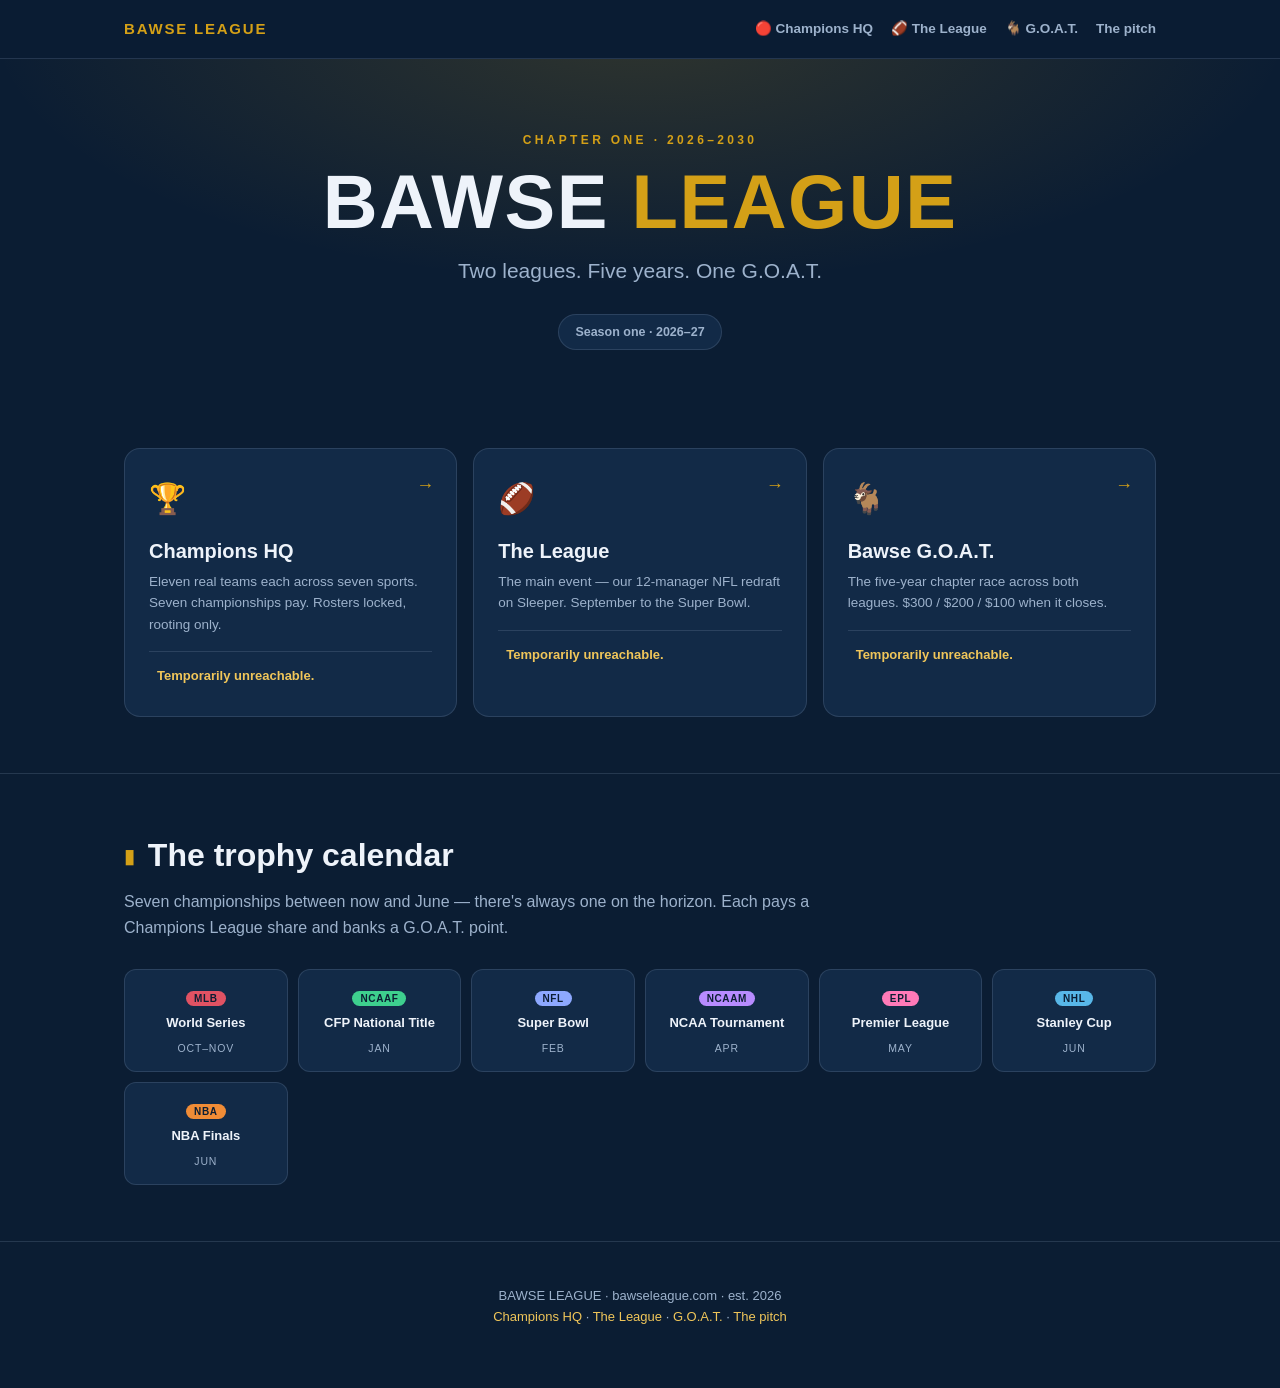
==== commit 07a49dbf: "Home hub: live front door for all three sections; pitch archived at /about The root page is now a hu" ====
--- a/index.html
+++ b/index.html
@@ -3,479 +3,188 @@
 <head>
 <meta charset="UTF-8">
 <meta name="viewport" content="width=device-width, initial-scale=1.0">
-<title>Bawse League — The Championship League</title>
+<title>Bawse League — Two leagues. Five years. One G.O.A.T.</title>
+<link rel="stylesheet" href="/assets/style.css">
 <style>
-  :root{
-    --navy:#0b1d33; --navy2:#122a47; --navy3:#1a3a5f;
-    --gold:#d4a017; --gold-lt:#f0c65a;
-    --ink:#eef3fa; --muted:#9db2cc; --line:rgba(157,178,204,.18);
-    --green:#3ecf8e; --red:#ff6b6b;
-  }
-  *{box-sizing:border-box;margin:0;padding:0}
-  html{scroll-behavior:smooth}
-  body{background:var(--navy);color:var(--ink);font-family:-apple-system,BlinkMacSystemFont,"Segoe UI",Roboto,Helvetica,Arial,sans-serif;line-height:1.6}
-  a{color:var(--gold-lt);text-decoration:none}
-  .wrap{max-width:1080px;margin:0 auto;padding:0 24px}
-  /* NAV */
-  nav{position:sticky;top:0;z-index:50;background:rgba(11,29,51,.92);backdrop-filter:blur(8px);border-bottom:1px solid var(--line)}
-  nav .wrap{display:flex;align-items:center;justify-content:space-between;height:58px}
-  .logo{font-weight:800;letter-spacing:.12em;font-size:15px;color:var(--gold)}
-  .navlinks{display:flex;gap:22px;font-size:13.5px}
-  .navlinks a{color:var(--muted);font-weight:600}
-  .navlinks a:hover{color:var(--gold-lt)}
-  @media(max-width:760px){.navlinks{display:none}}
-  /* HERO */
-  header{padding:84px 0 60px;text-align:center;background:
-    radial-gradient(1000px 400px at 50% -10%, rgba(212,160,23,.16), transparent 65%), var(--navy)}
-  .kicker{color:var(--gold);letter-spacing:.28em;font-size:12px;font-weight:700;text-transform:uppercase}
-  h1{font-size:clamp(40px,7vw,72px);font-weight:900;letter-spacing:.02em;margin:12px 0 6px;line-height:1.05}
-  h1 .gold{color:var(--gold)}
-  .tagline{font-size:clamp(17px,2.4vw,22px);color:var(--muted);max-width:640px;margin:14px auto 0}
-  .cta-row{margin-top:34px;display:flex;gap:14px;justify-content:center;flex-wrap:wrap}
-  .btn{display:inline-block;padding:13px 26px;border-radius:8px;font-weight:700;font-size:15px;cursor:pointer;border:0}
-  .btn-gold{background:var(--gold);color:#14100a}
-  .btn-gold:hover{background:var(--gold-lt)}
-  .btn-ghost{background:transparent;color:var(--ink);border:1px solid var(--line)}
-  .btn-ghost:hover{border-color:var(--gold)}
-  /* STAT STRIP */
-  .stats{display:grid;grid-template-columns:repeat(5,1fr);gap:1px;background:var(--line);border:1px solid var(--line);border-radius:12px;overflow:hidden;margin:56px auto 0;max-width:880px}
-  .stat{background:var(--navy2);padding:20px 8px;text-align:center}
-  .stat b{display:block;font-size:30px;color:var(--gold);font-weight:900}
-  .stat span{font-size:12px;color:var(--muted);letter-spacing:.08em;text-transform:uppercase}
-  @media(max-width:700px){.stats{grid-template-columns:repeat(2,1fr)}.stat:last-child{grid-column:span 2}}
-  /* SECTIONS */
-  section{padding:72px 0;border-top:1px solid var(--line)}
-  h2{font-size:clamp(26px,4vw,36px);font-weight:900;margin-bottom:8px}
-  .sub{color:var(--muted);max-width:720px;margin-bottom:36px;font-size:16.5px}
-  h2 .num{color:var(--gold);font-size:.6em;vertical-align:middle;letter-spacing:.2em;margin-right:10px}
-  /* HOW IT WORKS CARDS */
-  .cards{display:grid;grid-template-columns:repeat(3,1fr);gap:16px}
-  @media(max-width:860px){.cards{grid-template-columns:1fr 1fr}}
-  @media(max-width:560px){.cards{grid-template-columns:1fr}}
-  .card{background:var(--navy2);border:1px solid var(--line);border-radius:12px;padding:22px}
-  .card .ico{font-size:26px}
-  .card h3{margin:10px 0 6px;font-size:17px;color:var(--gold-lt)}
-  .card p{font-size:14px;color:var(--muted)}
-  /* LEAGUE GRID */
-  .leagues{display:grid;grid-template-columns:repeat(7,1fr);gap:12px}
-  @media(max-width:900px){.leagues{grid-template-columns:repeat(4,1fr)}}
-  @media(max-width:560px){.leagues{grid-template-columns:repeat(2,1fr)}}
-  .lg{background:var(--navy2);border:1px solid var(--line);border-radius:12px;padding:16px 10px;text-align:center}
-  .lg b{display:block;font-size:18px;color:var(--gold)}
-  .lg .n{font-size:26px;font-weight:900}
-  .lg small{color:var(--muted);font-size:11px;display:block;line-height:1.35;margin-top:4px}
-  /* DEMO */
-  .demo{background:var(--navy2);border:1px solid var(--line);border-radius:16px;padding:26px}
-  .demo-grid{display:grid;grid-template-columns:1.1fr .9fr;gap:26px}
-  @media(max-width:820px){.demo-grid{grid-template-columns:1fr}}
-  .pickrow{display:flex;gap:10px;flex-wrap:wrap;align-items:center}
-  select{background:var(--navy);color:var(--ink);border:1px solid var(--line);border-radius:8px;padding:11px 12px;font-size:14px;max-width:100%;flex:1;min-width:230px}
-  .roster{list-style:none;margin-top:14px}
-  .roster li{display:flex;justify-content:space-between;align-items:center;padding:8px 12px;border-bottom:1px solid var(--line);font-size:14px}
-  .roster li:nth-child(odd){background:rgba(255,255,255,.025)}
-  .pill{font-size:11px;font-weight:700;padding:2px 9px;border-radius:20px;background:var(--navy3);color:var(--gold-lt);letter-spacing:.05em}
-  .empty{color:var(--muted);font-style:italic;font-size:14px;padding:14px 4px}
-  table{width:100%;border-collapse:collapse;font-size:13.5px}
-  th{background:var(--navy3);color:var(--gold-lt);text-align:left;padding:9px 10px;font-size:12px;letter-spacing:.08em;text-transform:uppercase}
-  td{padding:8px 10px;border-bottom:1px solid var(--line)}
-  tr:nth-child(even) td{background:rgba(255,255,255,.02)}
-  .yes{color:var(--green);font-weight:700}
-  .demo h3{font-size:16px;color:var(--gold-lt);margin-bottom:10px}
-  .note{font-size:12.5px;color:var(--muted);margin-top:12px}
-  .flash{animation:flash 1s ease}
-  @keyframes flash{0%{background:rgba(212,160,23,.35)}100%{background:transparent}}
-  .toast{font-size:13px;margin-top:10px;min-height:20px;color:var(--gold-lt)}
-  .toast.err{color:var(--red)}
-  /* OWNER PAGE MOCK */
-  .owner-shell{position:relative;background:var(--navy2);border:1px solid var(--line);border-radius:16px;overflow:hidden}
-  .owner-head{display:flex;align-items:center;gap:18px;padding:24px 26px;background:
-    linear-gradient(120deg, rgba(212,160,23,.18), transparent 60%), var(--navy3);flex-wrap:wrap}
-  .avatar{width:64px;height:64px;border-radius:50%;background:var(--gold);color:#14100a;display:flex;align-items:center;justify-content:center;font-size:30px;font-weight:900;flex-shrink:0}
-  .owner-id h3{font-size:22px;font-weight:900}
-  .owner-id p{font-size:13px;color:var(--muted)}
-  .owner-stats{display:flex;gap:10px;margin-left:auto;flex-wrap:wrap}
-  .ostat{background:rgba(11,29,51,.6);border:1px solid var(--line);border-radius:10px;padding:10px 16px;text-align:center;min-width:92px}
-  .ostat b{display:block;font-size:20px;color:var(--gold)}
-  .ostat span{font-size:10.5px;color:var(--muted);text-transform:uppercase;letter-spacing:.07em}
-  .owner-body{padding:24px 26px}
-  .owner-body h4{font-size:13px;letter-spacing:.14em;text-transform:uppercase;color:var(--gold-lt);margin:18px 0 12px}
-  .owner-body h4:first-child{margin-top:0}
-  .team-grid{display:grid;grid-template-columns:repeat(auto-fill,minmax(255px,1fr));gap:12px}
-  .tcard{display:flex;align-items:center;gap:12px;background:var(--navy);border:1px solid var(--line);border-radius:12px;padding:12px 14px;position:relative}
-  .tcard.champ{border-color:var(--gold);box-shadow:0 0 0 1px var(--gold), 0 6px 18px rgba(212,160,23,.15)}
-  .tcard.out{opacity:.55}
-  .tlogo{width:44px;height:44px;flex-shrink:0;display:flex;align-items:center;justify-content:center}
-  .tlogo img{width:44px;height:44px;object-fit:contain}
-  .mono{width:44px;height:44px;border-radius:10px;display:flex;align-items:center;justify-content:center;font-weight:900;font-size:14px;letter-spacing:.02em}
-  .tinfo{min-width:0;flex:1}
-  .tinfo b{display:block;font-size:14px;line-height:1.25}
-  .tinfo small{color:var(--muted);font-size:11.5px}
-  .status{font-size:10px;font-weight:800;letter-spacing:.08em;padding:3px 8px;border-radius:14px;flex-shrink:0}
-  .st-champ{background:var(--gold);color:#14100a}
-  .st-alive{background:rgba(62,207,142,.15);color:var(--green);border:1px solid rgba(62,207,142,.4)}
-  .st-out{background:rgba(255,255,255,.07);color:var(--muted)}
-  .ledger{display:grid;grid-template-columns:1fr 1fr;gap:12px}
-  @media(max-width:720px){.ledger{grid-template-columns:1fr}}
-  .ledger .box{background:var(--navy);border:1px solid var(--line);border-radius:12px;padding:16px}
-  .ledger .box li{list-style:none;font-size:13.5px;padding:7px 0;border-bottom:1px solid var(--line);display:flex;justify-content:space-between;gap:10px}
-  .ledger .box li:last-child{border-bottom:0}
-  .ledger .amt{color:var(--green);font-weight:800}
-  .ledger .muted{color:var(--muted)}
-  .mockbadge{position:absolute;top:22px;right:-38px;background:var(--gold);color:#14100a;font-size:10px;font-weight:900;letter-spacing:.12em;padding:4px 44px;transform:rotate(38deg);z-index:2;box-shadow:0 2px 8px rgba(0,0,0,.4)}
-  .owner-wrap{position:relative}
-  /* ODDS */
-  .tabs{display:flex;gap:8px;flex-wrap:wrap;margin-bottom:18px}
-  .tab{background:var(--navy2);border:1px solid var(--line);color:var(--muted);border-radius:8px;padding:8px 16px;font-weight:700;font-size:13px;cursor:pointer}
-  .tab.on{background:var(--gold);color:#14100a;border-color:var(--gold)}
-  .odds-meta{font-size:12.5px;color:var(--muted);margin-bottom:10px}
-  /* TIMELINE */
-  .tl{list-style:none;position:relative;padding-left:26px}
-  .tl:before{content:"";position:absolute;left:7px;top:6px;bottom:6px;width:2px;background:var(--navy3)}
-  .tl li{position:relative;padding:0 0 26px 14px}
-  .tl li:before{content:"";position:absolute;left:-25px;top:7px;width:12px;height:12px;border-radius:50%;background:var(--gold);border:3px solid var(--navy)}
-  .tl b{color:var(--gold-lt);display:block;font-size:14px;letter-spacing:.05em;text-transform:uppercase}
-  .tl p{color:var(--muted);font-size:15px}
-  /* CALC */
-  .calc{display:flex;gap:16px;align-items:center;flex-wrap:wrap;background:var(--navy2);border:1px solid var(--line);border-radius:12px;padding:20px;margin-top:24px}
-  .calc input{background:var(--navy);border:1px solid var(--line);color:var(--ink);border-radius:8px;padding:11px;width:120px;font-size:15px}
-  .calc .out b{color:var(--gold);font-size:22px}
-  .calc .out{font-size:14px;color:var(--muted)}
-  /* FAQ */
-  details{background:var(--navy2);border:1px solid var(--line);border-radius:10px;margin-bottom:10px;padding:0 18px}
-  summary{cursor:pointer;font-weight:700;padding:15px 0;font-size:15.5px;list-style:none;display:flex;justify-content:space-between;align-items:center}
-  summary:after{content:"+";color:var(--gold);font-size:20px;font-weight:400}
-  details[open] summary:after{content:"–"}
-  details p{color:var(--muted);font-size:14.5px;padding:0 0 16px}
-  footer{padding:44px 0 60px;border-top:1px solid var(--line);text-align:center;color:var(--muted);font-size:13px}
+  /* hub-specific: hero, section cards, trophy calendar, live bands */
+  header.hub{padding:72px 0 54px;text-align:center;background:
+    radial-gradient(1000px 400px at 50% -10%, rgba(212,160,23,.18), transparent 65%), var(--navy)}
+  header.hub h1{font-size:clamp(42px,7vw,76px);font-weight:900;letter-spacing:.02em;margin:12px 0 6px;line-height:1.05}
+  header.hub h1 .gold{color:var(--gold)}
+  header.hub .tagline{font-size:clamp(16px,2.2vw,21px);color:var(--muted);max-width:620px;margin:12px auto 0}
+  .chips{display:flex;gap:10px;justify-content:center;flex-wrap:wrap;margin-top:26px}
+  .chip{background:var(--navy2);border:1px solid var(--line);border-radius:20px;padding:7px 16px;
+    font-size:12.5px;font-weight:700;color:var(--muted)}
+  .chip b{color:var(--gold-lt)}
+  .chip.live{border-color:var(--gold)}
+  .chip .dot{display:inline-block;width:8px;height:8px;border-radius:50%;background:var(--red);
+    margin-right:7px;animation:blink 1.4s infinite;vertical-align:1px}
+  @keyframes blink{0%,100%{opacity:1}50%{opacity:.25}}
+  .halls{display:grid;grid-template-columns:repeat(3,1fr);gap:16px}
+  @media(max-width:880px){.halls{grid-template-columns:1fr}}
+  .hall{display:block;background:var(--navy2);border:1px solid var(--line);border-radius:16px;
+    padding:26px 24px;color:var(--ink);transition:transform .15s ease, border-color .15s ease;position:relative;overflow:hidden}
+  .hall:hover{transform:translateY(-3px);border-color:var(--gold)}
+  .hall .ico{font-size:30px}
+  .hall h3{font-size:20px;font-weight:900;margin:12px 0 4px}
+  .hall .desc{font-size:13.5px;color:var(--muted);min-height:42px}
+  .hall .status{display:block;margin-top:16px;padding-top:14px;border-top:1px solid var(--line);
+    font-size:13px;color:var(--gold-lt);font-weight:700;letter-spacing:0;text-transform:none;background:none;border-radius:0}
+  .hall .go{position:absolute;top:22px;right:22px;color:var(--gold);font-weight:900;font-size:18px}
+  .trophies{display:grid;grid-template-columns:repeat(auto-fit,minmax(150px,1fr));gap:10px}
+  .troph{background:var(--navy2);border:1px solid var(--line);border-radius:12px;padding:14px 12px;text-align:center}
+  .troph .when{font-size:10.5px;color:var(--muted);letter-spacing:.08em;text-transform:uppercase;margin-top:6px}
+  .troph .t{font-size:13px;font-weight:700;margin-top:4px}
+  .troph.done{border-color:var(--gold);background:linear-gradient(150deg, rgba(212,160,23,.14), var(--navy2))}
+  .troph .winner{font-size:11.5px;color:var(--gold-lt);margin-top:4px}
+  .miniweek{display:grid;grid-template-columns:repeat(auto-fill,minmax(280px,1fr));gap:12px}
+  .mini{background:var(--navy2);border:1px solid var(--line);border-radius:12px;padding:12px 16px;font-size:13.5px}
+  .mini .r{display:flex;justify-content:space-between;padding:3px 0}
+  .mini .r b.pts{color:var(--gold-lt)}
+  footer .links{margin-top:6px}
 </style>
 </head>
 <body>
 
 <nav><div class="wrap">
-  <div class="logo">BAWSE LEAGUE</div>
+  <a class="logo" href="/">BAWSE LEAGUE</a>
   <div class="navlinks">
-    <a href="/champions/" style="color:var(--gold)">🔴 Champions HQ</a><a href="/league/">🏈 The League</a><a href="/goat/">🐐 G.O.A.T.</a><a href="#how">How it works</a><a href="#leagues">The 7</a><a href="#demo">Draft demo</a>
-    <a href="#owner">Owner page</a><a href="#odds">Odds</a><a href="#money">The money</a><a href="#faq">FAQ</a>
+    <a href="/champions/">🔴 Champions HQ</a><a href="/league/">🏈 The League</a>
+    <a href="/goat/">🐐 G.O.A.T.</a><a href="/about/">The pitch</a>
   </div>
 </div></nav>
 
-<header><div class="wrap">
-  <div class="kicker">The next era of our league</div>
+<header class="hub"><div class="wrap">
+  <div class="kicker">Chapter one · 2026–2030</div>
   <h1>BAWSE <span class="gold">LEAGUE</span></h1>
-  <div class="tagline">Draft real teams from 7 sports. Win money every time one wins a championship. No lineups. No waivers. One draft a year.</div>
-  <div class="cta-row">
-    <a class="btn btn-gold" href="/champions/">🔴 Champions HQ — live</a>
-    <a class="btn btn-ghost" href="#demo">Try the draft demo</a>
-  </div>
-  <div class="stats">
-    <div class="stat"><b>12</b><span>Managers</span></div>
-    <div class="stat"><b>7</b><span>Sports leagues</span></div>
-    <div class="stat"><b>11</b><span>Picks each</span></div>
-    <div class="stat"><b>647</b><span>Teams in play</span></div>
-    <div class="stat"><b>7</b><span>Payouts a year</span></div>
-  </div>
+  <div class="tagline">Two leagues. Five years. One G.O.A.T.</div>
+  <div class="chips" id="chips"><div class="chip">Loading league status…</div></div>
 </div></header>
 
-<section id="how"><div class="wrap">
-  <h2><span class="num">01</span>How it works</h2>
-  <p class="sub">We stop drafting players and start drafting <b>entire teams</b> — from MLB, NBA, NHL, NFL, college football, college basketball, and the Premier League. If a team you own wins its championship, you get paid. That's the whole game.</p>
-  <div class="cards">
-    <div class="card"><div class="ico">🐍</div><h3>One snake draft</h3><p>11 rounds, 132 picks, held every July during the MLB All-Star break — the only week all seven sports are asleep at once.</p></div>
-    <div class="card"><div class="ico">🏆</div><h3>Seven trophies pay</h3><p>The pot splits into 7 equal shares — World Series, NBA Finals, Stanley Cup, Super Bowl, CFP title, March Madness, and the Premier League.</p></div>
-    <div class="card"><div class="ico">🛋️</div><h3>Zero maintenance</h3><p>No lineups, no waivers, no Tuesday panic. Your total time cost is about 3 hours a YEAR — the draft plus trash talk.</p></div>
-    <div class="card"><div class="ico">🎯</div><h3>Scouting included</h3><p>Championship futures odds for all 647 teams are baked into the draft board — you don't need to follow all seven sports to draft like you do.</p></div>
-    <div class="card"><div class="ico">📅</div><h3>Year-round action</h3><p>There's a live championship race in every month of the league year — the group chat never goes dark in February.</p></div>
-    <div class="card"><div class="ico">🐐</div><h3>G.O.A.T. points</h3><p>Every championship you win banks a point in the five-year <a href="/goat/"><b>Bawse G.O.A.T. race</b></a> across both leagues. $300 / $200 / $100 at chapter's end.</p></div>
+<section id="sections" style="border-top:0;padding-top:44px"><div class="wrap">
+  <div class="halls">
+    <a class="hall" href="/champions/" id="hallCL">
+      <span class="go">→</span><div class="ico">🏆</div><h3>Champions HQ</h3>
+      <div class="desc">Eleven real teams each across seven sports. Seven championships pay. Rosters locked, rooting only.</div>
+      <span class="status" id="clStatus">Loading…</span>
+    </a>
+    <a class="hall" href="/league/" id="hallFF">
+      <span class="go">→</span><div class="ico">🏈</div><h3>The League</h3>
+      <div class="desc">The main event — our 12-manager NFL redraft on Sleeper. September to the Super Bowl.</div>
+      <span class="status" id="ffStatus">Loading…</span>
+    </a>
+    <a class="hall" href="/goat/" id="hallGOAT">
+      <span class="go">→</span><div class="ico">🐐</div><h3>Bawse G.O.A.T.</h3>
+      <div class="desc">The five-year chapter race across both leagues. $300 / $200 / $100 when it closes.</div>
+      <span class="status" id="goatStatus">Loading…</span>
+    </a>
   </div>
 </div></section>
 
-<section id="leagues"><div class="wrap">
-  <h2><span class="num">02</span>The seven championships</h2>
-  <p class="sub">Every one of these 647 teams can be owned. Every title pays 1/7th of the pool. There's a live championship race in every month of the league year.</p>
-  <div class="leagues" id="leagueGrid"></div>
+<section id="week" style="display:none"><div class="wrap">
+  <h2><span class="num">▮</span><span id="weekHdr">This week</span></h2>
+  <div class="miniweek" id="miniweek"></div>
 </div></section>
 
-<section id="demo"><div class="wrap">
-  <h2><span class="num">03</span>Try it — draft room demo</h2>
-  <p class="sub">You're on the clock. Build an 11-team portfolio from any leagues you want. Then simulate the rest of the room and watch the board shrink.</p>
-  <div class="demo">
-    <div class="demo-grid">
-      <div>
-        <h3>🎙️ Your picks (<span id="pickCount">0</span>/11)</h3>
-        <div class="pickrow">
-          <select id="teamSelect"></select>
-          <button class="btn btn-gold" id="draftBtn" style="padding:11px 20px">Draft</button>
-        </div>
-        <div class="toast" id="toast"></div>
-        <ul class="roster" id="roster"></ul>
-        <div class="empty" id="rosterEmpty">No picks yet. The Dodgers are sitting right there…</div>
-        <div class="pickrow" style="margin-top:16px">
-          <button class="btn btn-ghost" id="simBtn" style="font-size:13px">🤖 Simulate the rest of the room (99 picks)</button>
-          <button class="btn btn-ghost" id="resetBtn" style="font-size:13px">Reset</button>
-        </div>
-      </div>
-      <div>
-        <h3>📊 Live draft tracker</h3>
-        <table>
-          <thead><tr><th>League</th><th>Teams</th><th>Drafted</th><th>Left</th></tr></thead>
-          <tbody id="tracker"></tbody>
-        </table>
-      </div>
-    </div>
-  </div>
-</div></section>
-
-<section id="owner"><div class="wrap">
-  <h2><span class="num">04</span>Your franchise page</h2>
-  <p class="sub">The concept mock that started it all — and it's real now: every manager's live franchise page is up at <a href="/champions/#franchises"><b>Champions HQ</b></a>.</p>
-  <div class="owner-shell">
-    <div class="mockbadge">MOCK-UP</div>
-    <div class="owner-head">
-      <div class="avatar">F</div>
-      <div class="owner-id">
-        <h3>Fern's Dynasty</h3>
-        <p>Draft slot #4 · Season One · March 2027</p>
-      </div>
-      <div class="owner-stats">
-        <div class="ostat"><b>1</b><span>Titles won</span></div>
-        <div class="ostat"><b>$71</b><span>Collected</span></div>
-        <div class="ostat" id="aliveStat"><b>—</b><span>Still alive</span></div>
-        <div class="ostat"><b>1</b><span>Shots taken</span></div>
-      </div>
-    </div>
-    <div class="owner-body">
-      <h4>Roster — 11 picks</h4>
-      <div class="team-grid" id="ownerRoster"></div>
-      <div style="height:8px"></div>
-      <div class="ledger">
-        <div class="box">
-          <h4>💰 Payout ledger</h4>
-          <ul>
-            <li><span>🏆 Super Bowl LXI — Kansas City Chiefs</span><span class="amt">+$71.43</span></li>
-            <li><span class="muted">Premier League — Arsenal (1st, 8 to play)</span><span class="muted">pending</span></li>
-            <li><span class="muted">NBA · NHL · NCAAM — 4 teams alive</span><span class="muted">pending</span></li>
-          </ul>
-        </div>
-        <div class="box">
-          <h4>📜 Activity</h4>
-          <ul>
-            <li><span>🥃 Shot taken — last NCAAF team out (CFP semi)</span><span class="muted">Jan 1</span></li>
-            <li><span>🔄 Traded: 2 MLB teams → Hurricanes</span><span class="muted">Nov 12</span></li>
-            <li><span>🔥 On the trade block: Utah Mammoth</span><span class="muted">now</span></li>
-          </ul>
-        </div>
-      </div>
-    </div>
-  </div>
-</div></section>
-
-<section id="odds"><div class="wrap">
-  <h2><span class="num">05</span>Who's favored right now</h2>
-  <p class="sub">Championship futures from sportsbooks, as of the July 2026 All-Star break — live scouting for draft night. The full cheatsheet for every team is in the draft board.</p>
-  <div class="tabs" id="oddsTabs"></div>
-  <div class="odds-meta" id="oddsMeta"></div>
-  <table><thead><tr><th style="width:50px">#</th><th>Team</th><th>Odds</th><th>Implied chance</th></tr></thead>
-  <tbody id="oddsBody"></tbody></table>
-</div></section>
-
-<section id="money"><div class="wrap">
-  <h2><span class="num">06</span>The money & the calendar</h2>
-  <p class="sub">Seven equal shares, paid the night each champion is crowned. One manager can double- or triple-dip in a single year.</p>
-  <div class="calc">
-    <label style="font-size:14px;color:var(--muted)">Entry fee $ <input type="number" id="fee" value="50" min="0" step="5"></label>
-    <div class="out">Prize pool <b id="pool">$500</b></div>
-    <div class="out">Each championship pays <b id="share">$71.43</b></div>
-  </div>
-  <div style="height:34px"></div>
-  <ul class="tl">
-    <li><b>July 2026 — Draft Night</b><p>Happening now — 132 picks, streamed live on the <a href="/champions/">Champions HQ board</a>. (You are here.)</p></li>
-    <li><b>Aug 2026 → June 2027</b><p>Season one. Seven championships pay out one by one, ending with the NBA Finals and Stanley Cup in June.</p></li>
-    <li><b>July 2027</b><p>Draft #2 at the All-Star break — the permanent annual slot.</p></li>
-  </ul>
-</div></section>
-
-<section id="faq"><div class="wrap">
-  <h2><span class="num">07</span>FAQ</h2>
-  <details><summary>Do I have to know anything about soccer / college hoops / hockey?</summary><p>No — that's half the fun. The odds cheatsheet tells you who's good, and by February you'll be inexplicably screaming at Premier League matches you had no stake in last year.</p></details>
-  <details><summary>What happens to the teams nobody drafts?</summary><p>Nothing — they simply sit unowned. In the rare case an unowned team wins its championship (hello, March Madness), that title's share rolls over into next season's prize pool instead of paying out.</p></details>
-  <details><summary>How is this less work than fantasy football?</summary><p>There are no lineups, no waivers, no trades, and no scoring to check — after the draft there are no moves at all. Total commitment: one draft night plus however much trash talk you choose to generate.</p></details>
-  <details><summary>What if my teams are all garbage by January?</summary><p>Then you root for chaos, talk your trash, and circle next July. Rosters lock at the draft — no rescue trades — so a doomed portfolio is simply content for the group chat.</p></details>
-  <details><summary>Is this replacing our fantasy football league?</summary><p>No — it runs beside it. Bawse League (our 12-manager NFL redraft on Sleeper) is still the main event every fall; the Champions League keeps the group competing the other eight months. Both count toward the five-year Bawse G.O.A.T. title.</p></details>
-  <details><summary>Where did this format come from?</summary><p>A league on r/FFCommish that's run it happily for 2+ years, plus another group that copied it and reported back a year later still loving it. We adapted their rules for 10 managers.</p></details>
+<section id="calendar"><div class="wrap">
+  <h2><span class="num">▮</span>The trophy calendar</h2>
+  <p class="sub">Seven championships between now and June — there's always one on the horizon. Each pays a Champions League share and banks a G.O.A.T. point.</p>
+  <div class="trophies" id="trophies"></div>
 </div></section>
 
 <footer><div class="wrap">
-  BAWSE LEAGUE · The Championship League · Season One rules live at <a href="/champions/#rules">Champions HQ</a><br>
-  Format adapted from r/FFCommish (u/Beaushekai) · Odds snapshot July 2026 — refresh before draft day
+  BAWSE LEAGUE · bawseleague.com · est. 2026<br>
+  <span class="links"><a href="/champions/">Champions HQ</a> · <a href="/league/">The League</a> ·
+  <a href="/goat/">G.O.A.T.</a> · <a href="/about/">The pitch</a></span>
 </div></footer>
 
+<script src="/assets/api.js"></script>
 <script>
-const DATA = {"MLB": ["Arizona Diamondbacks", "Athletics", "Atlanta Braves", "Baltimore Orioles", "Boston Red Sox", "Chicago Cubs", "Chicago White Sox", "Cincinnati Reds", "Cleveland Guardians", "Colorado Rockies", "Detroit Tigers", "Houston Astros", "Kansas City Royals", "Los Angeles Angels", "Los Angeles Dodgers", "Miami Marlins", "Milwaukee Brewers", "Minnesota Twins", "New York Mets", "New York Yankees", "Philadelphia Phillies", "Pittsburgh Pirates", "San Diego Padres", "San Francisco Giants", "Seattle Mariners", "St. Louis Cardinals", "Tampa Bay Rays", "Texas Rangers", "Toronto Blue Jays", "Washington Nationals"], "NBA": ["Atlanta Hawks", "Boston Celtics", "Brooklyn Nets", "Charlotte Hornets", "Chicago Bulls", "Cleveland Cavaliers", "Dallas Mavericks", "Denver Nuggets", "Detroit Pistons", "Golden State Warriors", "Houston Rockets", "Indiana Pacers", "Los Angeles Clippers", "Los Angeles Lakers", "Memphis Grizzlies", "Miami Heat", "Milwaukee Bucks", "Minnesota Timberwolves", "New Orleans Pelicans", "New York Knicks", "Oklahoma City Thunder", "Orlando Magic", "Philadelphia 76ers", "Phoenix Suns", "Portland Trail Blazers", "Sacramento Kings", "San Antonio Spurs", "Toronto Raptors", "Utah Jazz", "Washington Wizards"], "NHL": ["Anaheim Ducks", "Boston Bruins", "Buffalo Sabres", "Calgary Flames", "Carolina Hurricanes", "Chicago Blackhawks", "Colorado Avalanche", "Columbus Blue Jackets", "Dallas Stars", "Detroit Red Wings", "Edmonton Oilers", "Florida Panthers", "Los Angeles Kings", "Minnesota Wild", "Montreal Canadiens", "Nashville Predators", "New Jersey Devils", "New York Islanders", "New York Rangers", "Ottawa Senators", "Philadelphia Flyers", "Pittsburgh Penguins", "San Jose Sharks", "Seattle Kraken", "St. Louis Blues", "Tampa Bay Lightning", "Toronto Maple Leafs", "Utah Mammoth", "Vancouver Canucks", "Vegas Golden Knights", "Washington Capitals", "Winnipeg Jets"], "NFL": ["Arizona Cardinals", "Atlanta Falcons", "Baltimore Ravens", "Buffalo Bills", "Carolina Panthers", "Chicago Bears", "Cincinnati Bengals", "Cleveland Browns", "Dallas Cowboys", "Denver Broncos", "Detroit Lions", "Green Bay Packers", "Houston Texans", "Indianapolis Colts", "Jacksonville Jaguars", "Kansas City Chiefs", "Las Vegas Raiders", "Los Angeles Chargers", "Los Angeles Rams", "Miami Dolphins", "Minnesota Vikings", "New England Patriots", "New Orleans Saints", "New York Giants", "New York Jets", "Philadelphia Eagles", "Pittsburgh Steelers", "San Francisco 49ers", "Seattle Seahawks", "Tampa Bay Buccaneers", "Tennessee Titans", "Washington Commanders"], "NCAAF": ["Air Force", "Akron", "Alabama", "Appalachian State", "Arizona", "Arizona State", "Arkansas", "Arkansas State", "Army", "Auburn", "Ball State", "Baylor", "Boise State", "Boston College", "Bowling Green", "Buffalo", "BYU", "California", "Central Michigan", "Charlotte", "Cincinnati", "Clemson", "Coastal Carolina", "Colorado", "Colorado State", "Delaware", "Duke", "East Carolina", "Eastern Michigan", "FIU", "Florida", "Florida Atlantic", "Florida State", "Fresno State", "Georgia", "Georgia Southern", "Georgia State", "Georgia Tech", "Hawaii", "Houston", "Illinois", "Indiana", "Iowa", "Iowa State", "Jacksonville State", "James Madison", "Kansas", "Kansas State", "Kennesaw State", "Kent State", "Kentucky", "Liberty", "Louisiana", "Louisiana Tech", "Louisville", "LSU", "Marshall", "Maryland", "Memphis", "Miami (FL)", "Miami (OH)", "Michigan", "Michigan State", "Middle Tennessee", "Minnesota", "Mississippi State", "Missouri", "Missouri State", "Navy", "NC State", "Nebraska", "Nevada", "New Mexico", "New Mexico State", "North Carolina", "North Dakota State", "North Texas", "Northern Illinois", "Northwestern", "Notre Dame", "Ohio", "Ohio State", "Oklahoma", "Oklahoma State", "Old Dominion", "Ole Miss", "Oregon", "Oregon State", "Penn State", "Pittsburgh", "Purdue", "Rice", "Rutgers", "Sacramento State", "Sam Houston", "San Diego State", "San Jose State", "SMU", "South Alabama", "South Carolina", "South Florida", "Southern Miss", "Stanford", "Syracuse", "TCU", "Temple", "Tennessee", "Texas", "Texas A&M", "Texas State", "Texas Tech", "Toledo", "Troy", "Tulane", "Tulsa", "UAB", "UCF", "UCLA", "UConn", "ULM", "UMass", "UNLV", "USC", "Utah", "Utah State", "UTEP", "UTSA", "Vanderbilt", "Virginia", "Virginia Tech", "Wake Forest", "Washington", "Washington State", "West Virginia", "Western Kentucky", "Western Michigan", "Wisconsin", "Wyoming"], "NCAAM": ["Abilene Christian", "Air Force", "Akron", "Alabama", "Alabama A&M", "Alabama State", "Albany", "Alcorn State", "American", "Appalachian State", "Arizona", "Arizona State", "Arkansas", "Arkansas State", "Arkansas-Pine Bluff", "Army", "Auburn", "Austin Peay", "Ball State", "Baylor", "Bellarmine", "Belmont", "Bethune-Cookman", "Binghamton", "Boise State", "Boston College", "Boston University", "Bowling Green", "Bradley", "Brown", "Bryant", "Bucknell", "Buffalo", "Butler", "BYU", "Cal Poly", "Cal State Bakersfield", "Cal State Fullerton", "Cal State Northridge", "California", "California Baptist", "Campbell", "Canisius", "Central Arkansas", "Central Connecticut", "Central Michigan", "Charleston", "Charleston Southern", "Charlotte", "Chattanooga", "Chicago State", "Cincinnati", "The Citadel", "Clemson", "Cleveland State", "Coastal Carolina", "Colgate", "Colorado", "Colorado State", "Columbia", "Coppin State", "Cornell", "Creighton", "Dartmouth", "Davidson", "Dayton", "Delaware", "Delaware State", "Denver", "DePaul", "Detroit Mercy", "Drake", "Drexel", "Duke", "Duquesne", "East Carolina", "East Tennessee State", "East Texas A&M", "Eastern Illinois", "Eastern Kentucky", "Eastern Michigan", "Eastern Washington", "Elon", "Evansville", "Fairfield", "Fairleigh Dickinson", "FIU", "Florida", "Florida A&M", "Florida Atlantic", "Florida Gulf Coast", "Florida State", "Fordham", "Fresno State", "Furman", "Gardner-Webb", "George Mason", "George Washington", "Georgetown", "Georgia", "Georgia Southern", "Georgia State", "Georgia Tech", "Gonzaga", "Grambling State", "Grand Canyon", "Green Bay", "Hampton", "Harvard", "Hawaii", "High Point", "Hofstra", "Holy Cross", "Houston", "Houston Christian", "Howard", "Idaho", "Idaho State", "Illinois", "Illinois State", "Incarnate Word", "Indiana", "Indiana State", "Iona", "Iowa", "Iowa State", "IU Indianapolis", "Jackson State", "Jacksonville", "Jacksonville State", "James Madison", "Kansas", "Kansas City", "Kansas State", "Kennesaw State", "Kent State", "Kentucky", "La Salle", "Lafayette", "Lamar", "Le Moyne", "Lehigh", "Liberty", "Lindenwood", "Lipscomb", "Little Rock", "LIU", "Long Beach State", "Longwood", "Louisiana", "Louisiana Tech", "Louisville", "Loyola Chicago", "Loyola Maryland", "Loyola Marymount", "LSU", "Maine", "Manhattan", "Marist", "Marquette", "Marshall", "Maryland", "Maryland Eastern Shore", "McNeese", "Memphis", "Mercer", "Mercyhurst", "Merrimack", "Miami (FL)", "Miami (OH)", "Michigan", "Michigan State", "Middle Tennessee", "Milwaukee", "Minnesota", "Mississippi State", "Mississippi Valley State", "Missouri", "Missouri State", "Monmouth", "Montana", "Montana State", "Morehead State", "Morgan State", "Mount St. Mary's", "Murray State", "Navy", "NC State", "Nebraska", "Nevada", "New Hampshire", "New Haven", "New Mexico", "New Mexico State", "New Orleans", "Niagara", "Nicholls", "NJIT", "Norfolk State", "North Alabama", "North Carolina", "North Carolina A&T", "North Carolina Central", "North Dakota", "North Dakota State", "North Florida", "North Texas", "Northeastern", "Northern Arizona", "Northern Colorado", "Northern Illinois", "Northern Iowa", "Northern Kentucky", "Northwestern", "Northwestern State", "Notre Dame", "Oakland", "Ohio", "Ohio State", "Oklahoma", "Oklahoma State", "Old Dominion", "Ole Miss", "Omaha", "Oral Roberts", "Oregon", "Oregon State", "Pacific", "Penn", "Penn State", "Pepperdine", "Pittsburgh", "Portland", "Portland State", "Prairie View A&M", "Presbyterian", "Princeton", "Providence", "Purdue", "Purdue Fort Wayne", "Queens (NC)", "Quinnipiac", "Radford", "Rhode Island", "Rice", "Richmond", "Rider", "Robert Morris", "Rutgers", "Sacramento State", "Sacred Heart", "Saint Joseph's", "Saint Louis", "Saint Mary's (CA)", "Saint Peter's", "Sam Houston", "Samford", "San Diego", "San Diego State", "San Francisco", "San Jose State", "Santa Clara", "Seattle", "Seton Hall", "Siena", "SIU Edwardsville", "SMU", "South Alabama", "South Carolina", "South Carolina State", "South Dakota", "South Dakota State", "South Florida", "Southeast Missouri State", "Southeastern Louisiana", "Southern", "Southern Illinois", "Southern Indiana", "Southern Miss", "Southern Utah", "St. Bonaventure", "St. John's", "St. Thomas (MN)", "Stanford", "Stephen F. Austin", "Stetson", "Stonehill", "Stony Brook", "Syracuse", "Tarleton State", "TCU", "Temple", "Tennessee", "Tennessee State", "Tennessee Tech", "Texas", "Texas A&M", "Texas A&M-Corpus Christi", "Texas Southern", "Texas State", "Texas Tech", "Toledo", "Towson", "Troy", "Tulane", "Tulsa", "UAB", "UC Davis", "UC Irvine", "UC Riverside", "UC San Diego", "UC Santa Barbara", "UCF", "UCLA", "UConn", "UIC", "UL Monroe", "UMass", "UMass Lowell", "UMBC", "UNC Asheville", "UNC Greensboro", "UNC Wilmington", "UNLV", "USC", "USC Upstate", "UT Arlington", "UT Martin", "Utah", "Utah State", "Utah Tech", "Utah Valley", "UTEP", "UTRGV", "UTSA", "Valparaiso", "Vanderbilt", "VCU", "Vermont", "Villanova", "Virginia", "Virginia Tech", "VMI", "Wagner", "Wake Forest", "Washington", "Washington State", "Weber State", "West Florida", "West Georgia", "West Virginia", "Western Carolina", "Western Illinois", "Western Kentucky", "Western Michigan", "Wichita State", "William & Mary", "Winthrop", "Wisconsin", "Wofford", "Wright State", "Wyoming", "Xavier", "Yale", "Youngstown State"], "EPL": ["Arsenal", "Aston Villa", "Bournemouth", "Brentford", "Brighton & Hove Albion", "Chelsea", "Coventry City", "Crystal Palace", "Everton", "Fulham", "Hull City", "Ipswich Town", "Leeds United", "Liverpool", "Manchester City", "Manchester United", "Newcastle United", "Nottingham Forest", "Sunderland", "Tottenham Hotspur"]};
-const ODDS = {"MLB": {"title": "2026 World Series", "book": "BetMGM via VegasInsider", "rows": [["Los Angeles Dodgers", 180], ["New York Yankees", 550], ["Milwaukee Brewers", 1000], ["Atlanta Braves", 1200], ["Seattle Mariners", 1200], ["Philadelphia Phillies", 1200], ["Tampa Bay Rays", 1700], ["Chicago Cubs", 2000], ["Texas Rangers", 2500], ["Cleveland Guardians", 3000], ["Toronto Blue Jays", 3500], ["Chicago White Sox", 4000], ["Boston Red Sox", 4000], ["Detroit Tigers", 5000], ["Houston Astros", 6000], ["Pittsburgh Pirates", 8000], ["Baltimore Orioles", 10000], ["Miami Marlins", 10000], ["San Diego Padres", 10000], ["Minnesota Twins", 12500]]}, "NBA": {"title": "2027 NBA Championship", "book": "BetMGM via VegasInsider", "rows": [["Oklahoma City Thunder", 260], ["San Antonio Spurs", 260], ["New York Knicks", 900], ["Boston Celtics", 1400], ["Philadelphia 76ers", 1800], ["Cleveland Cavaliers", 2000], ["Toronto Raptors", 2200], ["Miami Heat", 2500], ["Denver Nuggets", 2500], ["Minnesota Timberwolves", 2500], ["Detroit Pistons", 2500], ["Golden State Warriors", 3000], ["Los Angeles Lakers", 3500], ["Indiana Pacers", 4000], ["Houston Rockets", 6000], ["Atlanta Hawks", 8000], ["Portland Trail Blazers", 8000], ["Orlando Magic", 8000], ["Charlotte Hornets", 12500], ["Phoenix Suns", 12500]]}, "NHL": {"title": "2027 Stanley Cup", "book": "DraftKings via CBS Sports", "rows": [["Carolina Hurricanes", 700], ["Colorado Avalanche", 800], ["Vegas Golden Knights", 850], ["Edmonton Oilers", 1100], ["Florida Panthers", 1100], ["Tampa Bay Lightning", 1200], ["Minnesota Wild", 1400], ["Dallas Stars", 1500], ["Ottawa Senators", 1600], ["Montreal Canadiens", 2200], ["Anaheim Ducks", 2500], ["Buffalo Sabres", 2500], ["Los Angeles Kings", 3000], ["New Jersey Devils", 3000], ["Utah Mammoth", 3000], ["Columbus Blue Jackets", 3500], ["Toronto Maple Leafs", 4000], ["Philadelphia Flyers", 5000], ["Washington Capitals", 5000], ["Pittsburgh Penguins", 5500]]}, "NFL": {"title": "Super Bowl LXI (2026 season)", "book": "DraftKings via VegasInsider", "rows": [["Los Angeles Rams", 550], ["Baltimore Ravens", 1000], ["Buffalo Bills", 1000], ["Seattle Seahawks", 1100], ["New England Patriots", 1600], ["Kansas City Chiefs", 1600], ["Philadelphia Eagles", 1600], ["Los Angeles Chargers", 1700], ["Houston Texans", 1800], ["Green Bay Packers", 1800], ["San Francisco 49ers", 1900], ["Detroit Lions", 1900], ["Cincinnati Bengals", 2000], ["Denver Broncos", 2000], ["Chicago Bears", 2500], ["Dallas Cowboys", 2500], ["Jacksonville Jaguars", 3000], ["Minnesota Vikings", 5000], ["Tampa Bay Buccaneers", 5000], ["Pittsburgh Steelers", 5000]]}, "NCAAF": {"title": "2026-27 CFP National Championship", "book": "VegasInsider consensus", "rows": [["Ohio State", 600], ["Notre Dame", 700], ["Texas", 750], ["Indiana", 750], ["Oregon", 800], ["Georgia", 900], ["Miami (FL)", 1200], ["LSU", 1500], ["Texas A&M", 1500], ["Alabama", 1500], ["Texas Tech", 2200], ["Ole Miss", 2500], ["Michigan", 2500], ["Oklahoma", 3000], ["USC", 3500], ["Penn State", 5000], ["Tennessee", 5000], ["Clemson", 5000], ["Florida", 6000], ["Auburn", 6600]]}, "NCAAM": {"title": "2027 NCAA Tournament Champion", "book": "Bovada", "rows": [["Florida", 600], ["Duke", 700], ["Michigan", 1200], ["UConn", 1200], ["Illinois", 1300], ["Arizona", 1800], ["Arkansas", 1900], ["Houston", 2200], ["Louisville", 2200], ["Michigan State", 2200], ["Texas", 2200], ["Kansas", 2500], ["Gonzaga", 2500], ["St. John's", 3500], ["Virginia", 3500], ["Alabama", 4000], ["Iowa State", 4000], ["Kentucky", 4000], ["North Carolina", 4000], ["Texas Tech", 4000]]}, "EPL": {"title": "2026-27 Premier League Winner", "book": "Hard Rock Bet", "rows": [["Arsenal", 150], ["Manchester City", 250], ["Liverpool", 500], ["Manchester United", 700], ["Chelsea", 1000], ["Aston Villa", 2500], ["Newcastle United", 4000], ["Brighton & Hove Albion", 15000], ["Bournemouth", 20000], ["Brentford", 25000], ["Everton", 25000], ["Crystal Palace", 50000], ["Fulham", 50000], ["Leeds United", 50000], ["Nottingham Forest", 50000], ["Sunderland", 100000], ["Coventry City", 100000], ["Ipswich Town", 100000]]}};
+const el = id => document.getElementById(id);
+const TROPHIES = [
+  {lg: "MLB", when: "Oct–Nov"}, {lg: "NCAAF", when: "Jan"}, {lg: "NFL", when: "Feb"},
+  {lg: "NCAAM", when: "Apr"}, {lg: "EPL", when: "May"}, {lg: "NHL", when: "Jun"}, {lg: "NBA", when: "Jun"},
+];
 
-// ---------- league grid ----------
-const CHAMP = {MLB:"World Series",NBA:"NBA Finals",NHL:"Stanley Cup",NFL:"Super Bowl",NCAAF:"CFP National Title",NCAAM:"NCAA Tournament",EPL:"Premier League"};
-const lgGrid = document.getElementById('leagueGrid');
-Object.keys(DATA).forEach(lg=>{
-  const d=document.createElement('div');d.className='lg';
-  d.innerHTML=`<b>${lg}</b><span class="n">${DATA[lg].length}</span><small>teams<br>${CHAMP[lg]}</small>`;
-  lgGrid.appendChild(d);
-});
-
-// ---------- draft demo state ----------
-let drafted = new Set();      // team keys drafted by anyone
-let myPicks = [];             // {key,label,lg}
-const key=(lg,t)=>lg+": "+t;
-
-const sel=document.getElementById('teamSelect');
-function rebuildSelect(){
-  const cur=sel.value;
-  sel.innerHTML='';
-  Object.keys(DATA).forEach(lg=>{
-    const og=document.createElement('optgroup');og.label=lg;
-    DATA[lg].forEach(t=>{
-      if(!drafted.has(key(lg,t))){
-        const o=document.createElement('option');o.value=lg+"|"+t;o.textContent=t;og.appendChild(o);
-      }
-    });
-    if(og.children.length)sel.appendChild(og);
-  });
-  if([...sel.options].some(o=>o.value===cur))sel.value=cur;
+function renderTrophies(titles) {
+  const byLg = Object.fromEntries((titles || []).map(t => [t.league, t]));
+  el("trophies").innerHTML = TROPHIES.map(t => {
+    const won = byLg[t.lg];
+    return `<div class="troph ${won ? "done" : ""}"><span class="tag ${t.lg}">${t.lg}</span>
+      <div class="t">${CHAMP[t.lg]}</div>
+      ${won ? `<div class="winner">🏆 ${escapeHTML(won.team_name)}${won.manager_name ? " · " + escapeHTML(won.manager_name) : ""}</div>`
+            : `<div class="when">${t.when}</div>`}</div>`;
+  }).join("");
 }
 
-function toast(msg,err){const t=document.getElementById('toast');t.textContent=msg;t.className='toast'+(err?' err':'');}
-
-function render(){
-  // roster
-  const ul=document.getElementById('roster');ul.innerHTML='';
-  myPicks.forEach(p=>{
-    const li=document.createElement('li');
-    li.innerHTML=`<span>${p.label}</span><span class="pill">${p.lg}</span>`;
-    ul.appendChild(li);
-  });
-  document.getElementById('rosterEmpty').style.display=myPicks.length?'none':'block';
-  document.getElementById('pickCount').textContent=myPicks.length;
-  // tracker
-  const tb=document.getElementById('tracker');tb.innerHTML='';
-  Object.keys(DATA).forEach(lg=>{
-    const total=DATA[lg].length;
-    const d=DATA[lg].filter(t=>drafted.has(key(lg,t))).length;
-    const tr=document.createElement('tr');
-    tr.innerHTML=`<td><b>${lg}</b></td><td>${total}</td><td>${d}</td><td>${total-d}</td>`;
-    tb.appendChild(tr);
-  });
-  rebuildSelect();
+function chipsHTML(cl, ff) {
+  const chips = [];
+  if (cl) {
+    const n = cl.managers.length * 11;
+    if (cl.draft_status === "live" && cl.picks.length < n)
+      chips.push(`<div class="chip live"><span class="dot"></span>CL draft LIVE — pick <b>${cl.picks.length + 1}</b> of ${n}</div>`);
+    else if (cl.picks.length >= n)
+      chips.push(`<div class="chip">CL season one: <b>${cl.titles.length}</b> of 7 titles decided</div>`);
+  }
+  if (ff && ff.ready)
+    chips.push(`<div class="chip">${escapeHTML(ff.league)}: <b>${ff.season_type === "off" ? "kicks off in September"
+      : ff.season_type === "post" ? "playoffs" : "week " + ff.week}</b></div>`);
+  return chips.join("") || `<div class="chip">Season one · 2026–27</div>`;
 }
 
-document.getElementById('draftBtn').onclick=()=>{
-  if(myPicks.length>=11){toast("Roster full — 11 picks max. Trade season starts now.",true);return;}
-  const v=sel.value;if(!v)return;
-  const [lg,t]=v.split("|");
-  drafted.add(key(lg,t));
-  myPicks.push({key:key(lg,t),label:t,lg});
-  toast(`${t} — yours.`);
-  render();
-};
-
-document.getElementById('simBtn').onclick=()=>{
-  // 9 AI managers x 11 picks = 99, weighted toward favorites (odds lists first, then random)
-  let budget=99;
-  const favs=[];
-  Object.keys(ODDS).forEach(lg=>ODDS[lg].rows.forEach(r=>{
-    const t=DATA[lg].find(x=>x===r[0]);
-    if(t&&!drafted.has(key(lg,t)))favs.push([lg,t]);
-  }));
-  // AI takes ~70% of remaining favorites first
-  favs.sort(()=>Math.random()-.5);
-  const takeFavs=favs.slice(0,Math.min(Math.floor(budget*0.7),favs.length));
-  takeFavs.forEach(([lg,t])=>{if(budget>0&&!drafted.has(key(lg,t))){drafted.add(key(lg,t));budget--;}});
-  // rest random
-  const pool=[];
-  Object.keys(DATA).forEach(lg=>DATA[lg].forEach(t=>{if(!drafted.has(key(lg,t)))pool.push([lg,t]);}));
-  pool.sort(()=>Math.random()-.5);
-  for(const [lg,t] of pool){if(budget<=0)break;drafted.add(key(lg,t));budget--;}
-  toast("99 picks in. Check what's left of the board.");
-  render();
-  document.getElementById('tracker').parentElement.classList.add('flash');
-  setTimeout(()=>document.getElementById('tracker').parentElement.classList.remove('flash'),1000);
-};
-
-document.getElementById('resetBtn').onclick=()=>{drafted=new Set();myPicks=[];toast("Fresh board.");render();};
-
-// ---------- owner page mock ----------
-const ESPN="https://a.espncdn.com/i/teamlogos/";
-const OWNER_ROSTER=[
-  {name:"Kansas City Chiefs",lg:"NFL",logo:ESPN+"nfl/500/kc.png",abbr:"KC",c:"#E31837",
-   st:"champ",note:"SUPER BOWL LXI CHAMPS · share collected"},
-  {name:"Arsenal",lg:"EPL",logo:ESPN+"soccer/500/359.png",abbr:"ARS",c:"#EF0107",
-   st:"alive",note:"1st place · 8 matches to go"},
-  {name:"Oklahoma City Thunder",lg:"NBA",logo:ESPN+"nba/500/okc.png",abbr:"OKC",c:"#007AC1",
-   st:"alive",note:"1-seed West · playoffs in April"},
-  {name:"Carolina Hurricanes",lg:"NHL",logo:ESPN+"nhl/500/car.png",abbr:"CAR",c:"#CE1126",
-   st:"alive",note:"acquired via trade, Nov 12"},
-  {name:"UConn",lg:"NCAAM",logo:ESPN+"ncaa/500/41.png",abbr:"UC",c:"#000E2F",
-   st:"alive",note:"Sweet 16 — game Thursday"},
-  {name:"Utah Mammoth",lg:"NHL",logo:ESPN+"nhl/500/utah.png",abbr:"UTA",c:"#6CACE4",
-   st:"alive",note:"wild card race · on the trade block"},
-  {name:"Los Angeles Dodgers",lg:"MLB",logo:ESPN+"mlb/500/lad.png",abbr:"LAD",c:"#005A9C",
-   st:"out",note:"lost NLCS in 6 · pain"},
-  {name:"Ohio State",lg:"NCAAF",logo:ESPN+"ncaa/500/194.png",abbr:"OSU",c:"#BB0000",
-   st:"out",note:"CFP semifinal exit · shot taken 🥃"},
-  {name:"Texas",lg:"NCAAF",logo:ESPN+"ncaa/500/251.png",abbr:"TEX",c:"#BF5700",
-   st:"out",note:"9–3, missed the CFP"},
-  {name:"Chicago Bears",lg:"NFL",logo:ESPN+"nfl/500/chi.png",abbr:"CHI",c:"#0B162A",
-   st:"out",note:"the round-11 groan pick · 6–11"},
-  {name:"Seattle Mariners",lg:"MLB",logo:ESPN+"mlb/500/sea.png",abbr:"SEA",c:"#0C2C56",
-   st:"out",note:"lost the ALDS in 5 · pain"},
-];
-const ST={champ:['st-champ','CHAMPION 🏆'],alive:['st-alive','ALIVE'],out:['st-out','OUT']};
-const og=document.getElementById('ownerRoster');
-OWNER_ROSTER.forEach(t=>{
-  const d=document.createElement('div');
-  d.className='tcard '+(t.st==='champ'?'champ':t.st==='out'?'out':'');
-  const mono=`<div class="mono" style="background:${t.c};color:#fff;text-shadow:0 1px 2px rgba(0,0,0,.5)">${t.abbr}</div>`;
-  const logo=t.logo
-    ? `<img src="${t.logo}" alt="${t.name}" onerror="this.outerHTML='${mono.replace(/"/g,'&quot;')}'">`
-    : mono;
-  d.innerHTML=`<div class="tlogo">${logo}</div>
-    <div class="tinfo"><b>${t.name}</b><small>${t.note}</small></div>
-    <span class="status ${ST[t.st][0]}">${ST[t.st][1]}</span>`;
-  og.appendChild(d);
-});
-const alive=OWNER_ROSTER.filter(t=>t.st==='alive').length;
-document.querySelector('#aliveStat b').textContent=alive+" teams";
-
-// ---------- odds ----------
-const tabsEl=document.getElementById('oddsTabs');
-let curLg=Object.keys(ODDS)[0];
-function renderOdds(){
-  tabsEl.innerHTML='';
-  Object.keys(ODDS).forEach(lg=>{
-    const b=document.createElement('button');b.className='tab'+(lg===curLg?' on':'');b.textContent=lg;
-    b.onclick=()=>{curLg=lg;renderOdds();};tabsEl.appendChild(b);
-  });
-  const o=ODDS[curLg];
-  document.getElementById('oddsMeta').textContent=`${o.title} · ${o.book}`;
-  const tb=document.getElementById('oddsBody');tb.innerHTML='';
-  o.rows.slice(0,12).forEach((r,i)=>{
-    const imp=(100/(r[1]+100)*100);
-    const tr=document.createElement('tr');
-    tr.innerHTML=`<td style="color:var(--muted)">${i+1}</td><td><b>${r[0]}</b></td><td>+${r[1].toLocaleString()}</td><td>${imp.toFixed(1)}%</td>`;
-    tb.appendChild(tr);
-  });
+async function load() {
+  const [cl, ff, goat] = await Promise.all([
+    apiGet("/api/public/champions", {bust: true}).catch(() => null),
+    apiGet("/api/public/league", {bust: true}).catch(() => null),
+    apiGet("/api/public/goat", {bust: true}).catch(() => null),
+  ]);
+  el("chips").innerHTML = chipsHTML(cl, ff);
+  if (cl) {
+    const n = cl.managers.length * 11;
+    if (cl.draft_status === "live" && cl.picks.length < n) {
+      const last = cl.picks[cl.picks.length - 1];
+      el("clStatus").innerHTML = `🔴 Draft LIVE — pick ${cl.picks.length + 1} of ${n}` +
+        (last ? ` · last: ${escapeHTML(last.team_name)}` : "");
+    } else if (cl.picks.length >= n) {
+      const alive = cl.teams.filter(t => t.manager_id && t.status === "alive").length;
+      el("clStatus").textContent = `${cl.titles.length} of 7 titles decided · ${alive} owned teams alive`;
+    } else {
+      el("clStatus").textContent = "Draft night coming — the board fills in live.";
+    }
+  } else el("clStatus").textContent = "Temporarily unreachable.";
+  if (ff && ff.ready) {
+    if (ff.season_type === "off") el("ffStatus").textContent = "Offseason — Sleeper draft in August, Week 1 in September.";
+    else {
+      const leader = ff.standings[0];
+      el("ffStatus").textContent = `Week ${ff.week} · leader: ${leader ? leader.name : "—"}`;
+    }
+  } else el("ffStatus").textContent = "Temporarily unreachable.";
+  if (goat) {
+    if (goat.current.combined) {
+      const top = goat.current.combined[0];
+      el("goatStatus").textContent = `Leader: ${top.name} · ${top.total} pts`;
+    } else {
+      const titles = (goat.current.cl_titles || []).reduce((a, c) => a + c.titles, 0);
+      el("goatStatus").textContent = `Season one underway · ${titles} of 95 chapter points banked`;
+    }
+  } else el("goatStatus").textContent = "Temporarily unreachable.";
+  renderTrophies(cl ? cl.titles : []);
+  // In-season: show this week's matchups band
+  try {
+    if (ff && ff.ready && ff.season_type !== "off") {
+      const b = await apiGet("/api/public/league/scoreboard", {bust: true});
+      if (b.ready && b.matchups.length) {
+        el("weekHdr").textContent = `Week ${b.week}`;
+        el("miniweek").innerHTML = b.matchups.map(m =>
+          `<div class="mini">${m.teams.map(t => `<div class="r"><span>${escapeHTML(t.name)}</span>
+            <b class="pts">${(Math.round(t.points * 10) / 10).toFixed(1)}</b></div>`).join("")}</div>`).join("");
+        el("week").style.display = "block";
+      }
+    }
+  } catch (e) { /* band stays hidden */ }
+  setTimeout(load, cl && cl.draft_status === "live" ? 30000 : 300000);
 }
-renderOdds();
-
-// ---------- calculator ----------
-const fee=document.getElementById('fee');
-function calc(){
-  const f=Math.max(0,Number(fee.value)||0),pool=f*12;
-  document.getElementById('pool').textContent='$'+pool.toLocaleString();
-  document.getElementById('share').textContent='$'+(pool/7).toLocaleString(undefined,{maximumFractionDigits:2});
-}
-fee.addEventListener('input',calc);calc();
-
-render();
+load();
 </script>
 </body>
 </html>
--- a/assets/style.css
+++ b/assets/style.css
@@ -0,0 +1,107 @@
+/* Bawse League — shared design system for the section pages
+   (/champions, /league, /goat). Tokens and components extracted from the
+   original one-page site so everything reads as one product. The root
+   index.html keeps its own inline copy; keep the two in sync on token changes. */
+
+:root{
+  --navy:#0b1d33; --navy2:#122a47; --navy3:#1a3a5f;
+  --gold:#d4a017; --gold-lt:#f0c65a;
+  --ink:#eef3fa; --muted:#9db2cc; --line:rgba(157,178,204,.18);
+  --green:#3ecf8e; --red:#ff6b6b;
+  /* per-sport accents (tags, monograms, board stripes) */
+  --c-mlb:#e05263; --c-nba:#f08c36; --c-nhl:#58b7e8; --c-nfl:#8da8ff;
+  --c-ncaaf:#3ecf8e; --c-ncaam:#b78bff; --c-epl:#ff7ab8;
+}
+*{box-sizing:border-box;margin:0;padding:0}
+html{scroll-behavior:smooth}
+body{background:var(--navy);color:var(--ink);font-family:-apple-system,BlinkMacSystemFont,"Segoe UI",Roboto,Helvetica,Arial,sans-serif;line-height:1.6}
+a{color:var(--gold-lt);text-decoration:none}
+.wrap{max-width:1080px;margin:0 auto;padding:0 24px}
+
+/* NAV */
+nav{position:sticky;top:0;z-index:50;background:rgba(11,29,51,.92);backdrop-filter:blur(8px);border-bottom:1px solid var(--line)}
+nav .wrap{display:flex;align-items:center;justify-content:space-between;height:58px;gap:14px}
+.logo{font-weight:800;letter-spacing:.12em;font-size:15px;color:var(--gold);white-space:nowrap}
+.logo small{color:var(--muted);font-weight:600;letter-spacing:.06em}
+.navlinks{display:flex;gap:18px;font-size:13.5px;overflow-x:auto}
+.navlinks a{color:var(--muted);font-weight:600;white-space:nowrap}
+.navlinks a:hover{color:var(--gold-lt)}
+@media(max-width:760px){.navlinks{gap:14px}}
+
+/* PAGE HEADER */
+header.page{padding:46px 0 30px;background:
+  radial-gradient(900px 320px at 50% -10%, rgba(212,160,23,.14), transparent 65%), var(--navy)}
+.kicker{color:var(--gold);letter-spacing:.28em;font-size:12px;font-weight:700;text-transform:uppercase}
+header.page h1{font-size:clamp(30px,5.5vw,52px);font-weight:900;letter-spacing:.02em;margin:8px 0 4px;line-height:1.05}
+header.page h1 .gold{color:var(--gold)}
+header.page .tagline{font-size:clamp(15px,2vw,18px);color:var(--muted);max-width:680px}
+
+/* SECTIONS */
+section{padding:56px 0;border-top:1px solid var(--line)}
+h2{font-size:clamp(24px,3.6vw,32px);font-weight:900;margin-bottom:8px}
+h2 .num{color:var(--gold);font-size:.6em;vertical-align:middle;letter-spacing:.2em;margin-right:10px}
+.sub{color:var(--muted);max-width:760px;margin-bottom:28px;font-size:16px}
+
+/* BUTTONS / TABS / PILLS */
+.btn{display:inline-block;padding:11px 22px;border-radius:8px;font-weight:700;font-size:14px;cursor:pointer;border:0}
+.btn-gold{background:var(--gold);color:#14100a}
+.btn-gold:hover{background:var(--gold-lt)}
+.btn-ghost{background:transparent;color:var(--ink);border:1px solid var(--line)}
+.btn-ghost:hover{border-color:var(--gold)}
+.tabs{display:flex;gap:8px;flex-wrap:wrap;margin-bottom:18px}
+.tab{background:var(--navy2);border:1px solid var(--line);color:var(--muted);border-radius:8px;padding:8px 16px;font-weight:700;font-size:13px;cursor:pointer}
+.tab.on{background:var(--gold);color:#14100a;border-color:var(--gold)}
+.pill{font-size:11px;font-weight:700;padding:2px 9px;border-radius:20px;background:var(--navy3);color:var(--gold-lt);letter-spacing:.05em;white-space:nowrap}
+.tag{font-size:10px;font-weight:800;letter-spacing:.06em;padding:2px 8px;border-radius:12px;color:#0b1d33;white-space:nowrap}
+.tag.MLB{background:var(--c-mlb)} .tag.NBA{background:var(--c-nba)} .tag.NHL{background:var(--c-nhl)}
+.tag.NFL{background:var(--c-nfl)} .tag.NCAAF{background:var(--c-ncaaf)} .tag.NCAAM{background:var(--c-ncaam)}
+.tag.EPL{background:var(--c-epl)}
+
+/* CARDS + TABLES */
+.card{background:var(--navy2);border:1px solid var(--line);border-radius:12px;padding:22px}
+table{width:100%;border-collapse:collapse;font-size:13.5px}
+th{background:var(--navy3);color:var(--gold-lt);text-align:left;padding:9px 10px;font-size:12px;letter-spacing:.08em;text-transform:uppercase}
+td{padding:8px 10px;border-bottom:1px solid var(--line)}
+tr:nth-child(even) td{background:rgba(255,255,255,.02)}
+.scrollbox{overflow-x:auto;-webkit-overflow-scrolling:touch}
+
+/* FRANCHISE (owner) COMPONENTS — the real version of the launch-page mock */
+.owner-shell{position:relative;background:var(--navy2);border:1px solid var(--line);border-radius:16px;overflow:hidden;margin-bottom:22px}
+.owner-head{display:flex;align-items:center;gap:18px;padding:22px 24px;background:
+  linear-gradient(120deg, rgba(212,160,23,.18), transparent 60%), var(--navy3);flex-wrap:wrap}
+.avatar{width:56px;height:56px;border-radius:50%;background:var(--gold);color:#14100a;display:flex;align-items:center;justify-content:center;font-size:26px;font-weight:900;flex-shrink:0}
+.owner-id h3{font-size:21px;font-weight:900}
+.owner-id p{font-size:13px;color:var(--muted)}
+.owner-stats{display:flex;gap:10px;margin-left:auto;flex-wrap:wrap}
+.ostat{background:rgba(11,29,51,.6);border:1px solid var(--line);border-radius:10px;padding:9px 14px;text-align:center;min-width:84px}
+.ostat b{display:block;font-size:19px;color:var(--gold)}
+.ostat span{font-size:10.5px;color:var(--muted);text-transform:uppercase;letter-spacing:.07em}
+.owner-body{padding:20px 24px}
+.owner-body h4{font-size:13px;letter-spacing:.14em;text-transform:uppercase;color:var(--gold-lt);margin:16px 0 12px}
+.owner-body h4:first-child{margin-top:0}
+.team-grid{display:grid;grid-template-columns:repeat(auto-fill,minmax(255px,1fr));gap:12px}
+.tcard{display:flex;align-items:center;gap:12px;background:var(--navy);border:1px solid var(--line);border-radius:12px;padding:12px 14px;position:relative}
+.tcard.champ{border-color:var(--gold);box-shadow:0 0 0 1px var(--gold), 0 6px 18px rgba(212,160,23,.15)}
+.tcard.out{opacity:.55}
+.tlogo{width:44px;height:44px;flex-shrink:0;display:flex;align-items:center;justify-content:center}
+.tlogo img{width:44px;height:44px;object-fit:contain}
+.mono{width:44px;height:44px;border-radius:10px;display:flex;align-items:center;justify-content:center;font-weight:900;font-size:13px;letter-spacing:.02em;color:#0b1d33}
+.tinfo{min-width:0;flex:1}
+.tinfo b{display:block;font-size:14px;line-height:1.25}
+.tinfo small{color:var(--muted);font-size:11.5px}
+.status{font-size:10px;font-weight:800;letter-spacing:.08em;padding:3px 8px;border-radius:14px;flex-shrink:0}
+.st-champ{background:var(--gold);color:#14100a}
+.st-alive{background:rgba(62,207,142,.15);color:var(--green);border:1px solid rgba(62,207,142,.4)}
+.st-out{background:rgba(255,255,255,.07);color:var(--muted)}
+.ledger{display:grid;grid-template-columns:1fr 1fr;gap:12px}
+@media(max-width:720px){.ledger{grid-template-columns:1fr}}
+.ledger .box{background:var(--navy);border:1px solid var(--line);border-radius:12px;padding:16px}
+.ledger .box li{list-style:none;font-size:13.5px;padding:7px 0;border-bottom:1px solid var(--line);display:flex;justify-content:space-between;gap:10px}
+.ledger .box li:last-child{border-bottom:0}
+.ledger .amt{color:var(--green);font-weight:800}
+.ledger .muted{color:var(--muted)}
+
+/* MISC */
+.empty{color:var(--muted);font-style:italic;font-size:14px;padding:14px 4px}
+footer{padding:44px 0 60px;border-top:1px solid var(--line);text-align:center;color:var(--muted);font-size:13px}
+.skeleton{color:var(--muted);font-size:14px;padding:30px 0;text-align:center}
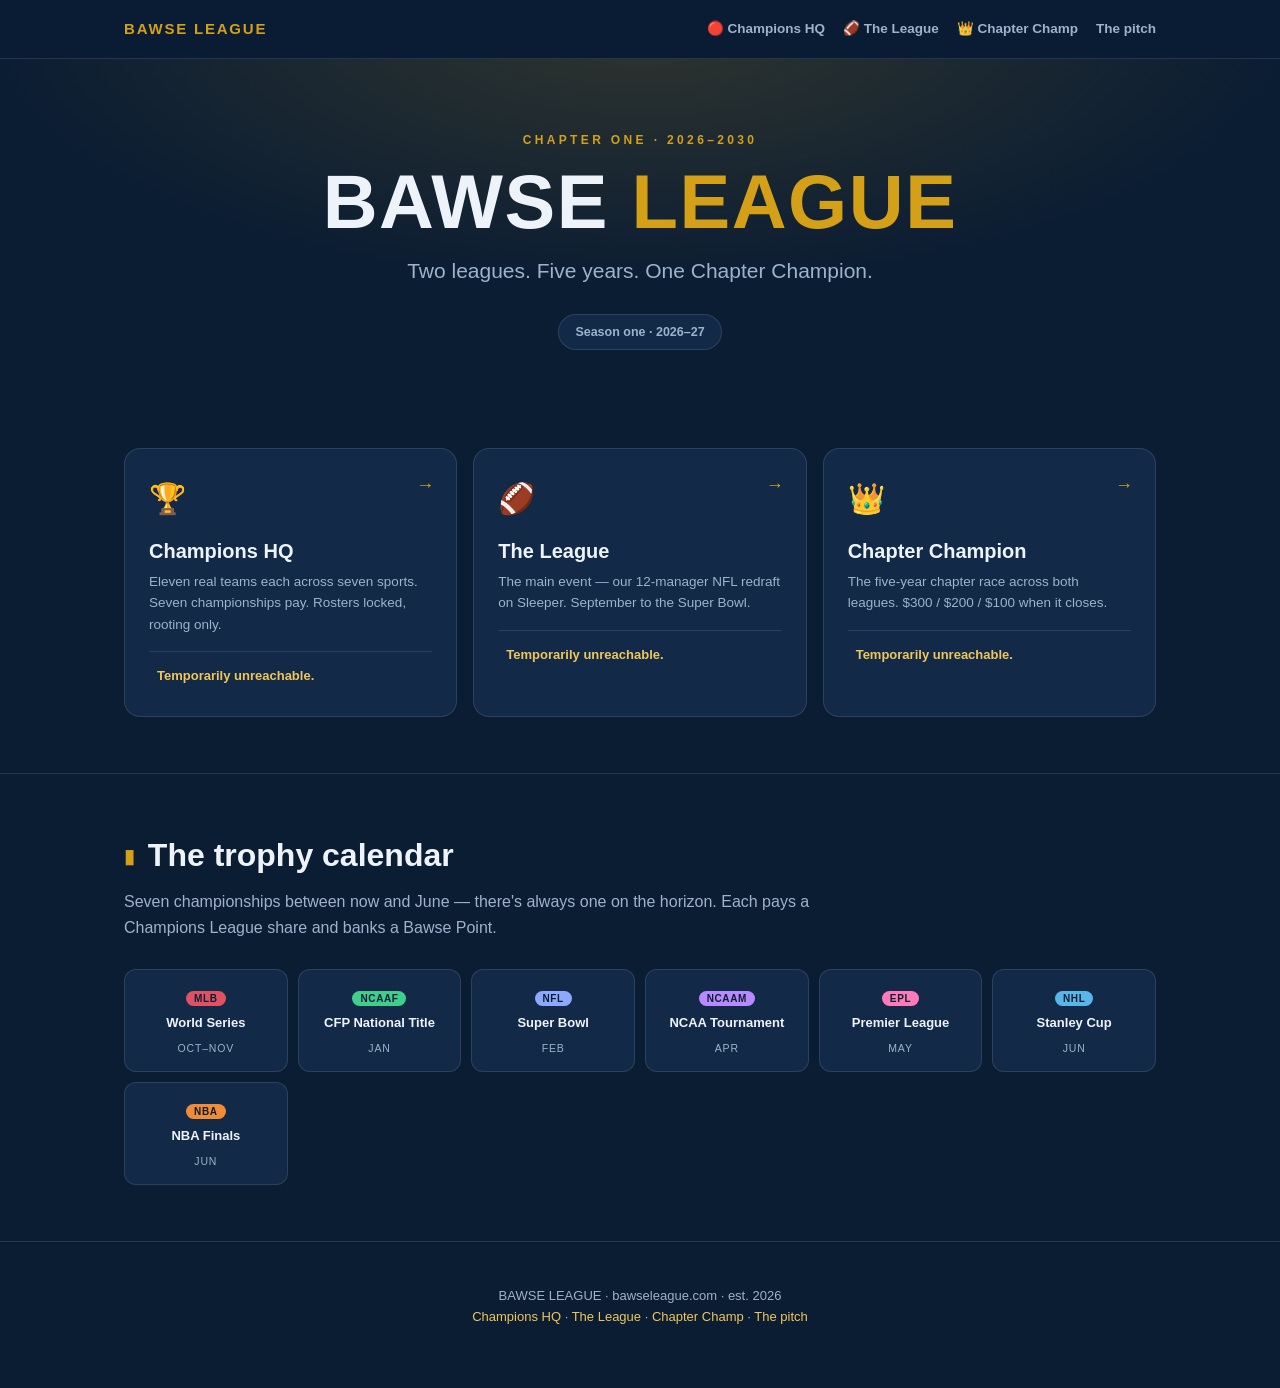
==== commit 8971d3a7: "Rename: Bawse G.O.A.T. → Chapter Champion; points → Bawse Points (BPs) The chapter race is now the C" ====
--- a/index.html
+++ b/index.html
@@ -3,7 +3,7 @@
 <head>
 <meta charset="UTF-8">
 <meta name="viewport" content="width=device-width, initial-scale=1.0">
-<title>Bawse League — Two leagues. Five years. One G.O.A.T.</title>
+<title>Bawse League — Two leagues. Five years. One Chapter Champion.</title>
 <link rel="stylesheet" href="/assets/style.css">
 <style>
   /* hub-specific: hero, section cards, trophy calendar, live bands */
@@ -50,14 +50,14 @@
   <a class="logo" href="/">BAWSE LEAGUE</a>
   <div class="navlinks">
     <a href="/champions/">🔴 Champions HQ</a><a href="/league/">🏈 The League</a>
-    <a href="/goat/">🐐 G.O.A.T.</a><a href="/about/">The pitch</a>
+    <a href="/chapter/">👑 Chapter Champ</a><a href="/about/">The pitch</a>
   </div>
 </div></nav>
 
 <header class="hub"><div class="wrap">
   <div class="kicker">Chapter one · 2026–2030</div>
   <h1>BAWSE <span class="gold">LEAGUE</span></h1>
-  <div class="tagline">Two leagues. Five years. One G.O.A.T.</div>
+  <div class="tagline">Two leagues. Five years. One Chapter Champion.</div>
   <div class="chips" id="chips"><div class="chip">Loading league status…</div></div>
 </div></header>
 
@@ -73,8 +73,8 @@
       <div class="desc">The main event — our 12-manager NFL redraft on Sleeper. September to the Super Bowl.</div>
       <span class="status" id="ffStatus">Loading…</span>
     </a>
-    <a class="hall" href="/goat/" id="hallGOAT">
-      <span class="go">→</span><div class="ico">🐐</div><h3>Bawse G.O.A.T.</h3>
+    <a class="hall" href="/chapter/" id="hallGOAT">
+      <span class="go">→</span><div class="ico">👑</div><h3>Chapter Champion</h3>
       <div class="desc">The five-year chapter race across both leagues. $300 / $200 / $100 when it closes.</div>
       <span class="status" id="goatStatus">Loading…</span>
     </a>
@@ -88,14 +88,14 @@
 
 <section id="calendar"><div class="wrap">
   <h2><span class="num">▮</span>The trophy calendar</h2>
-  <p class="sub">Seven championships between now and June — there's always one on the horizon. Each pays a Champions League share and banks a G.O.A.T. point.</p>
+  <p class="sub">Seven championships between now and June — there's always one on the horizon. Each pays a Champions League share and banks a Bawse Point.</p>
   <div class="trophies" id="trophies"></div>
 </div></section>
 
 <footer><div class="wrap">
   BAWSE LEAGUE · bawseleague.com · est. 2026<br>
   <span class="links"><a href="/champions/">Champions HQ</a> · <a href="/league/">The League</a> ·
-  <a href="/goat/">G.O.A.T.</a> · <a href="/about/">The pitch</a></span>
+  <a href="/chapter/">Chapter Champ</a> · <a href="/about/">The pitch</a></span>
 </div></footer>
 
 <script src="/assets/api.js"></script>
@@ -162,10 +162,10 @@
   if (goat) {
     if (goat.current.combined) {
       const top = goat.current.combined[0];
-      el("goatStatus").textContent = `Leader: ${top.name} · ${top.total} pts`;
+      el("goatStatus").textContent = `Leader: ${top.name} · ${top.total} BPs`;
     } else {
       const titles = (goat.current.cl_titles || []).reduce((a, c) => a + c.titles, 0);
-      el("goatStatus").textContent = `Season one underway · ${titles} of 95 chapter points banked`;
+      el("goatStatus").textContent = `Season one underway · ${titles} of 95 Bawse Points banked`;
     }
   } else el("goatStatus").textContent = "Temporarily unreachable.";
   renderTrophies(cl ? cl.titles : []);
